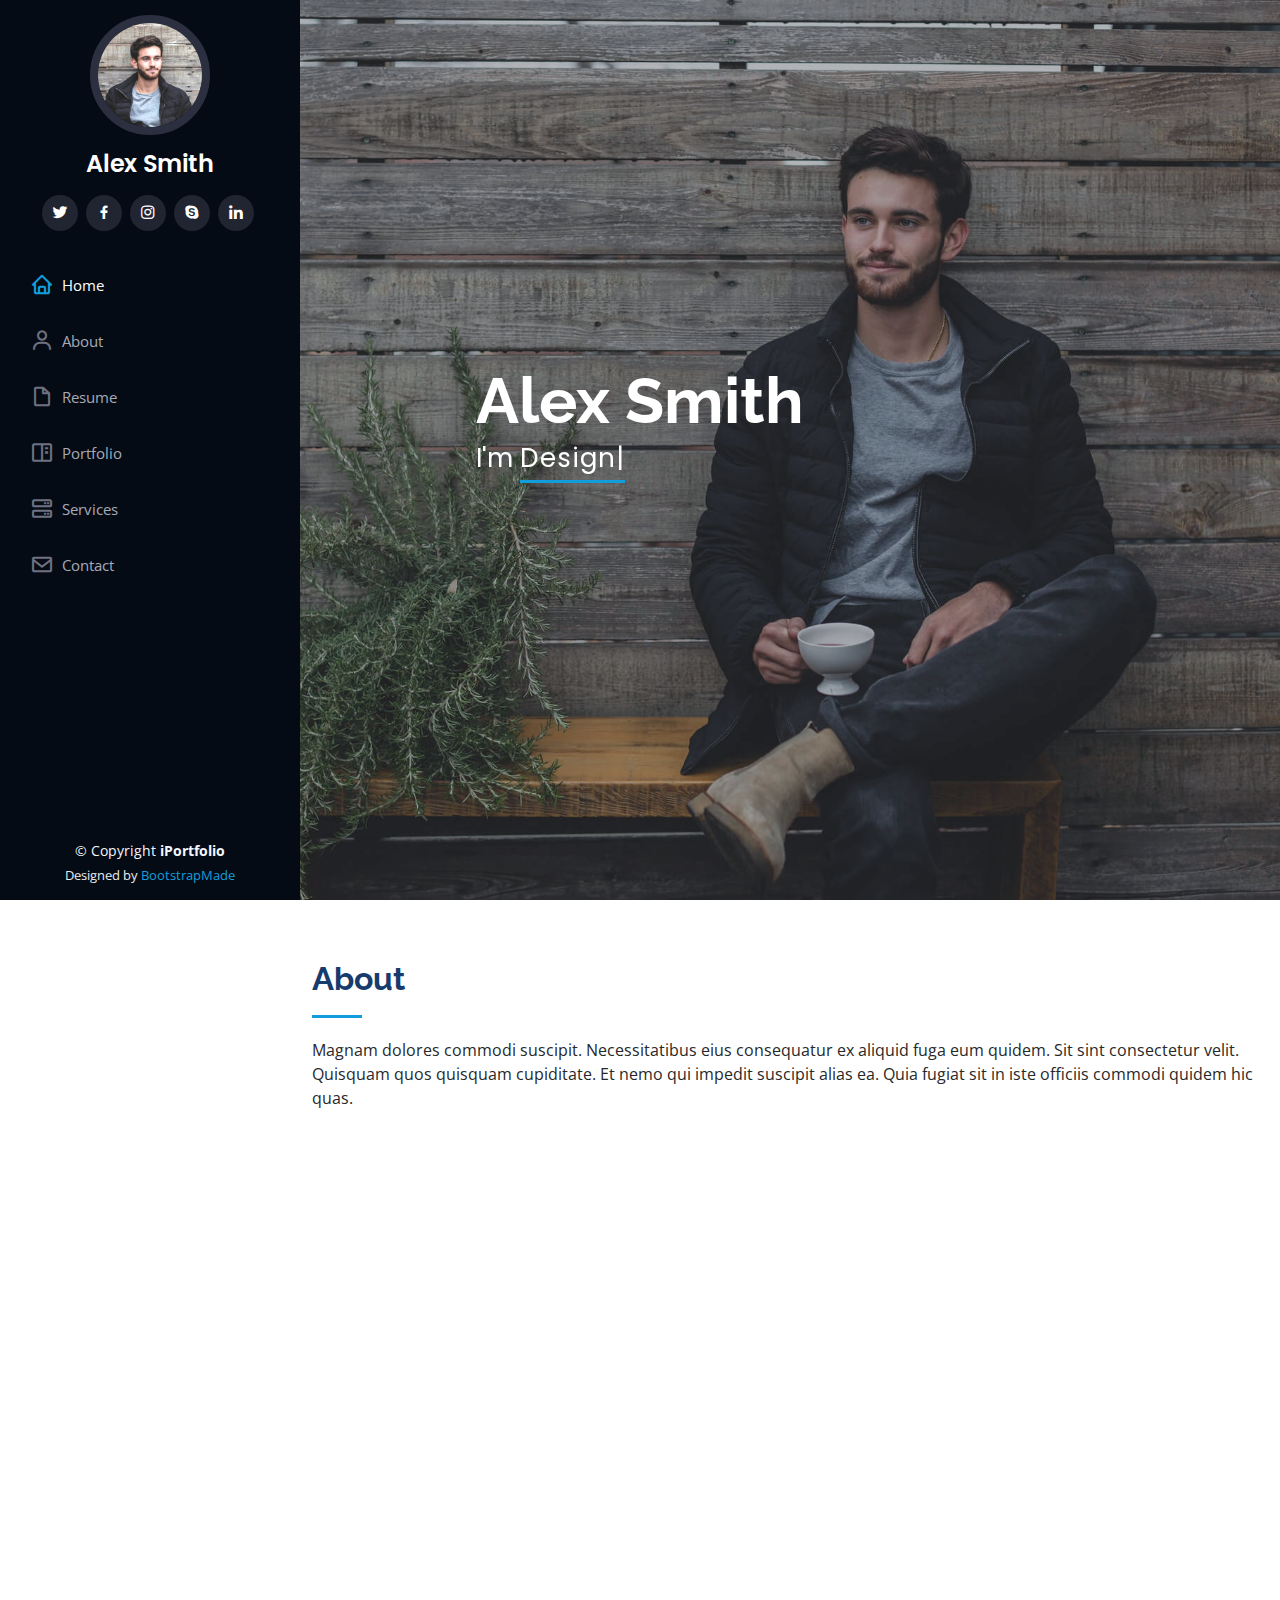
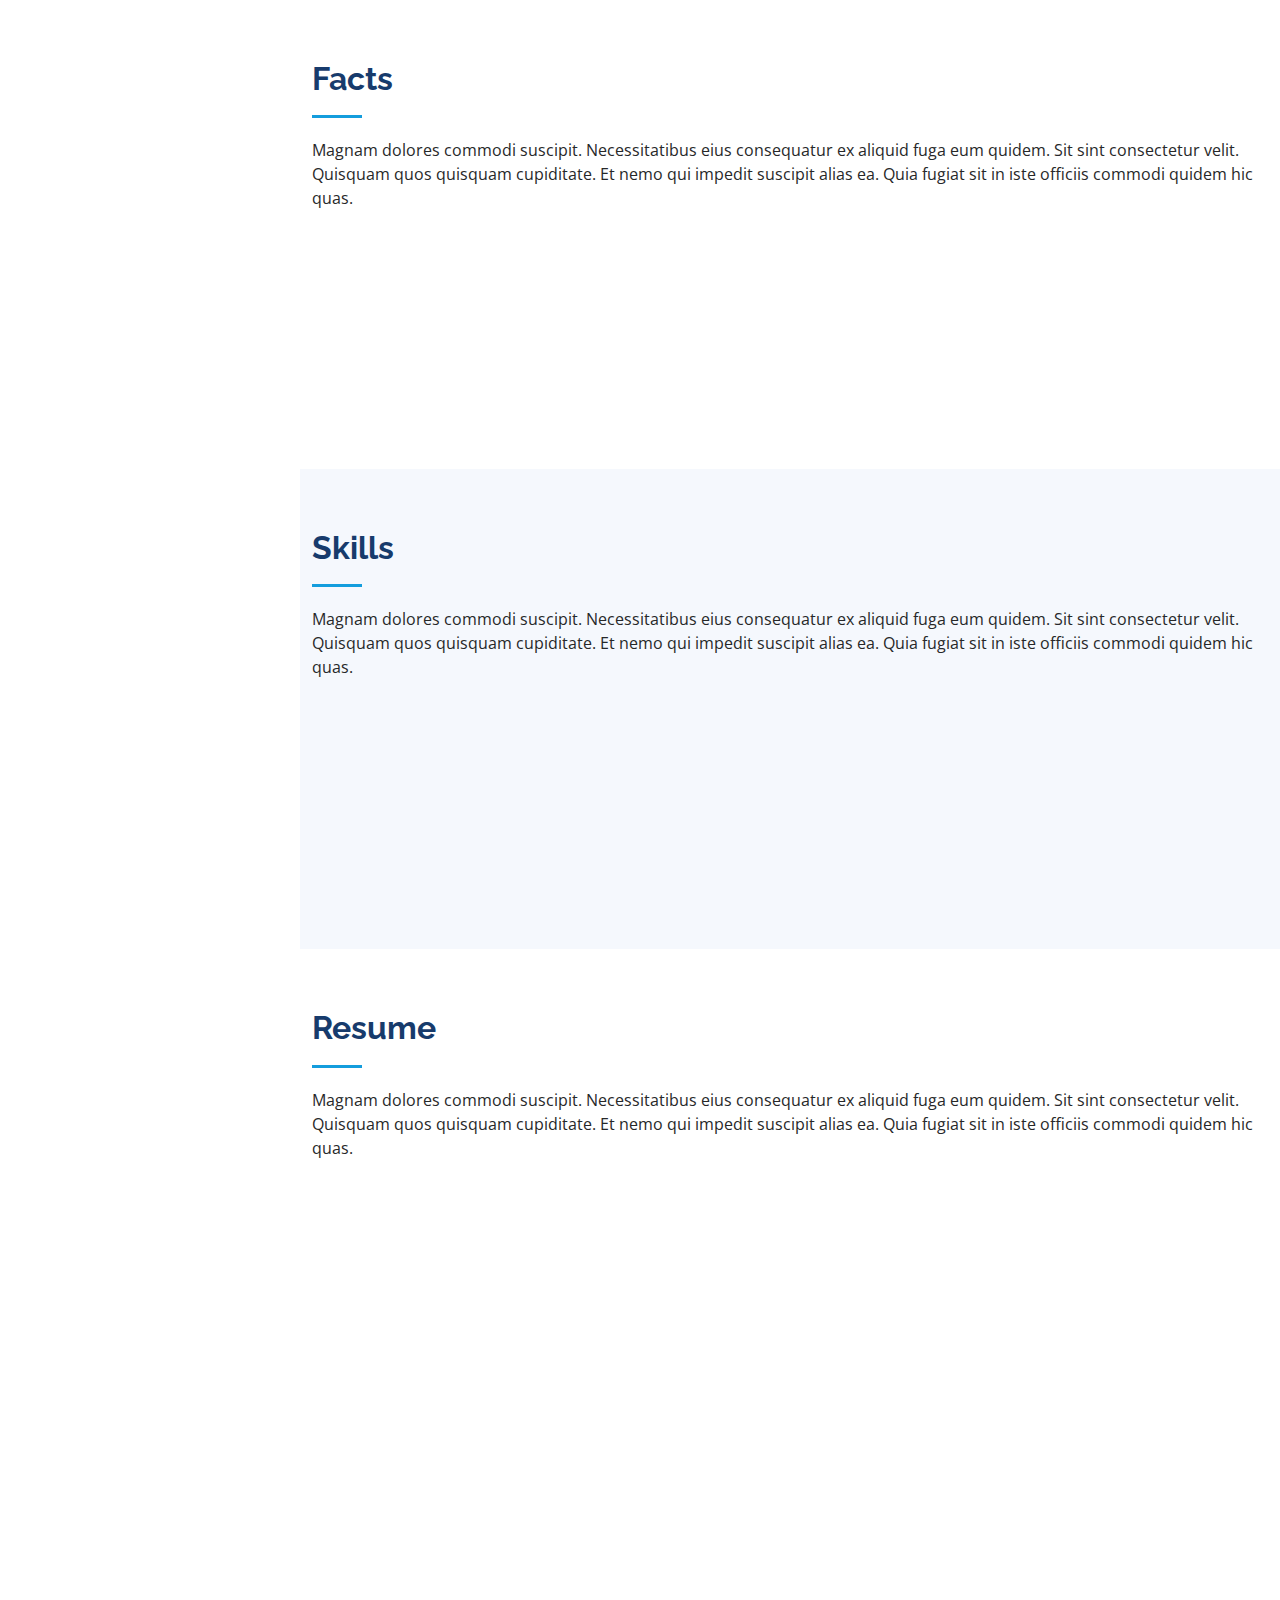
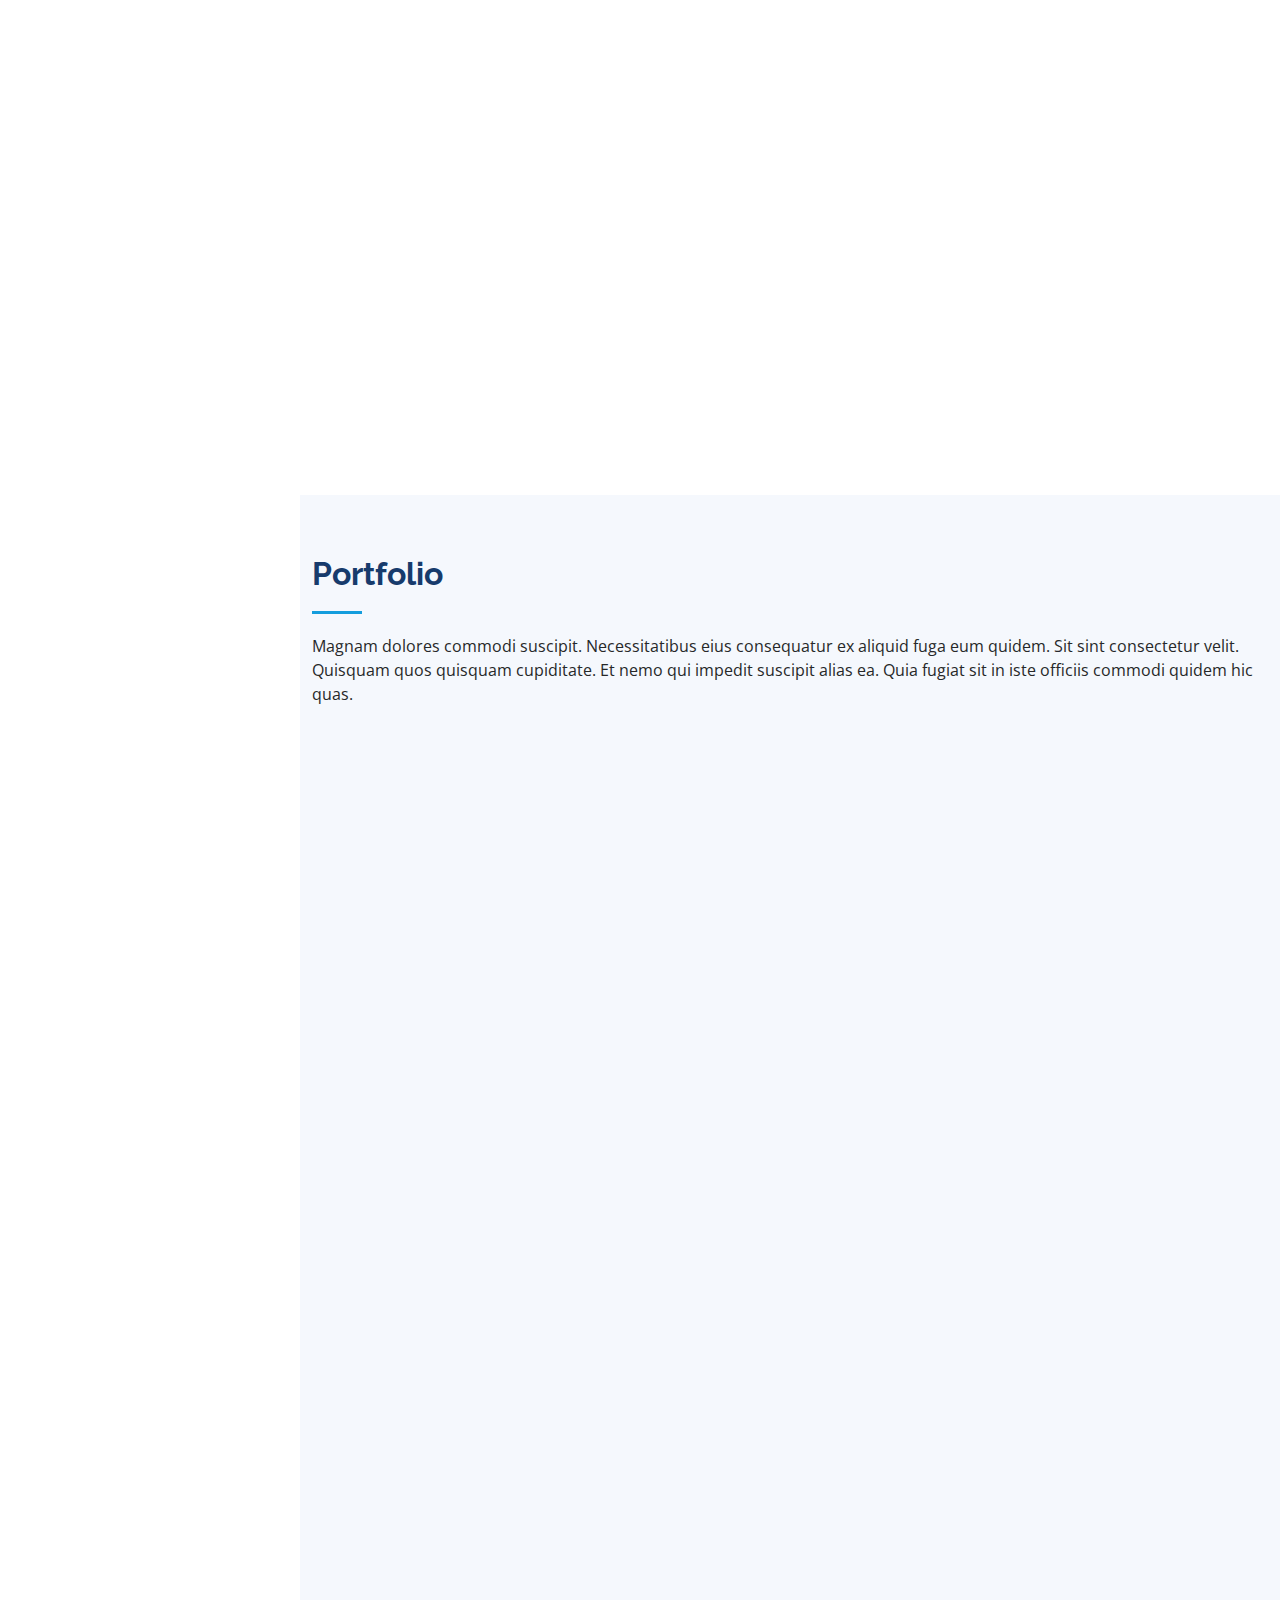
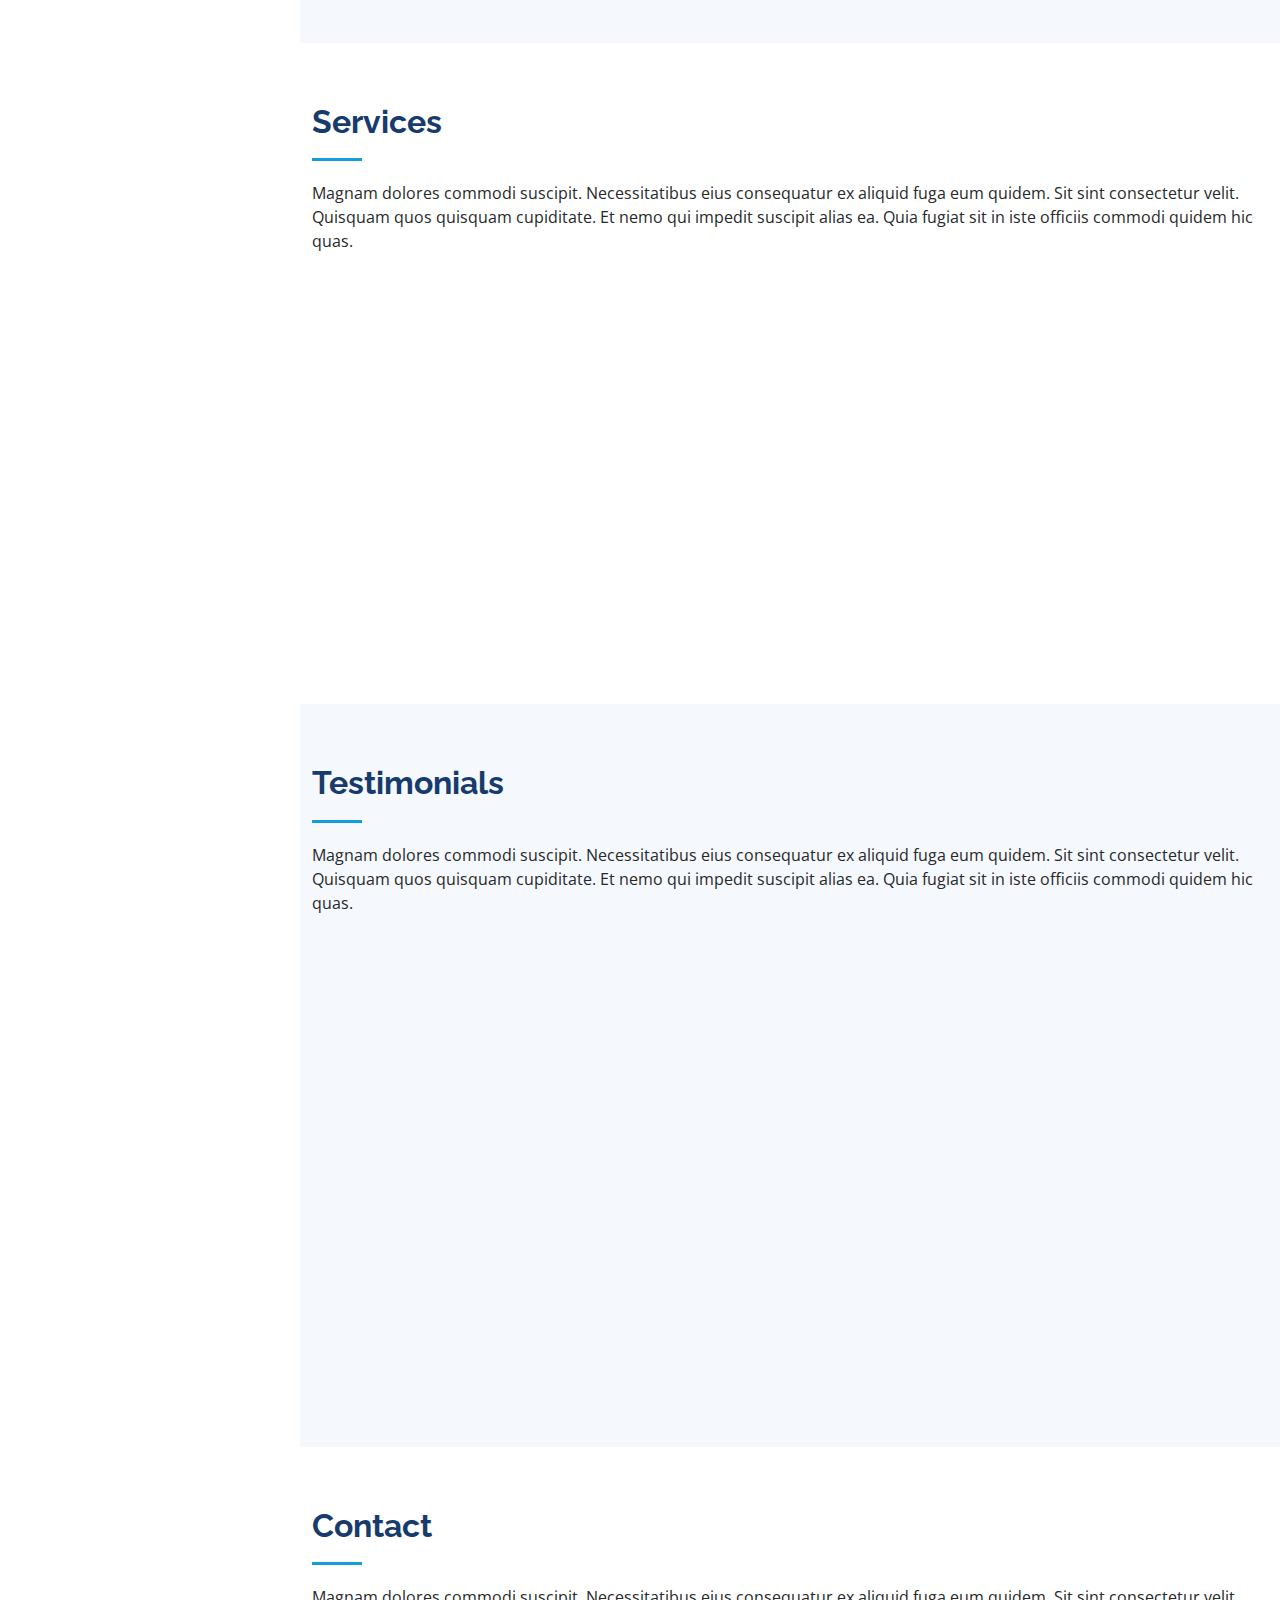
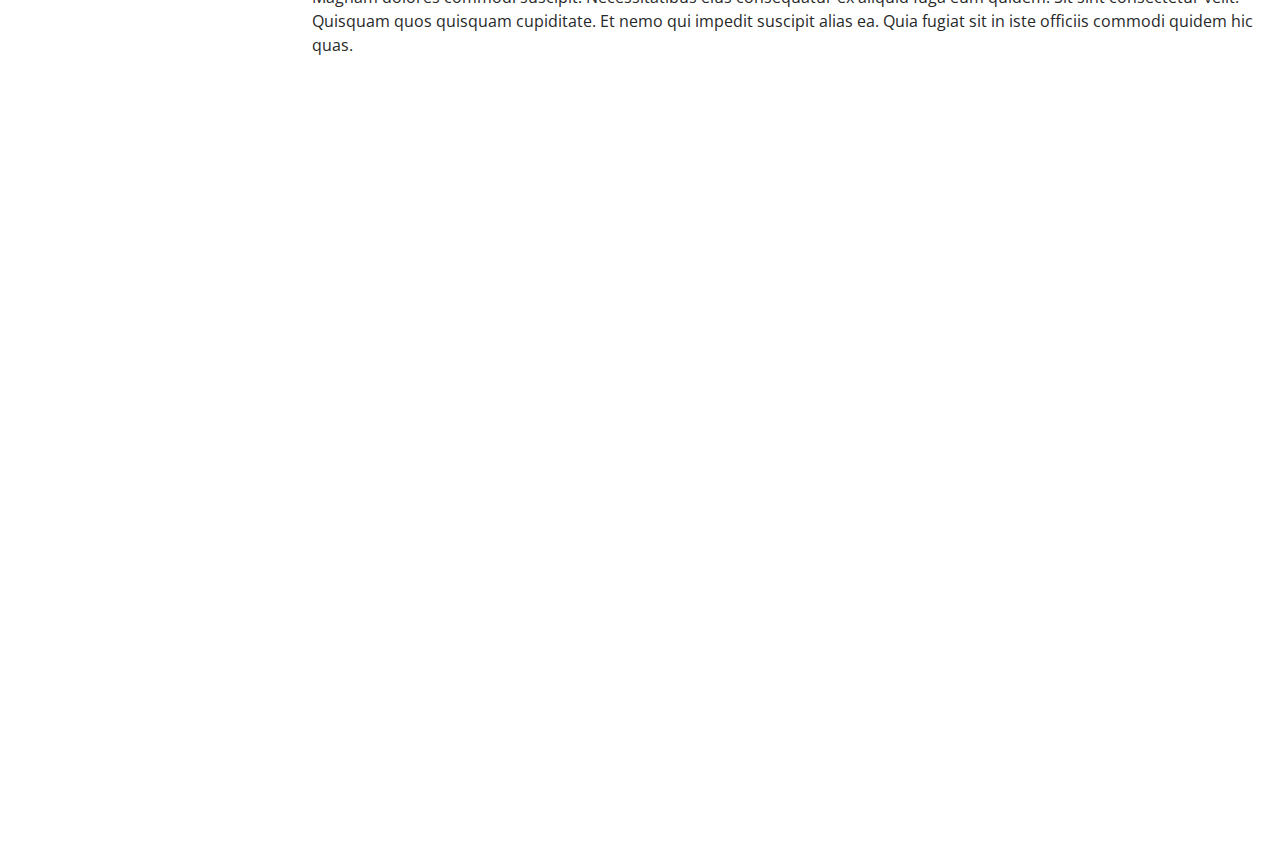
==== index.html @ c6aa6f1d "pushing bootstrap template to github for first time" ====
<!DOCTYPE html>
<html lang="en">

<head>
  <meta charset="utf-8">
  <meta content="width=device-width, initial-scale=1.0" name="viewport">

  <title>iPortfolio Bootstrap Template - Index</title>
  <meta content="" name="description">
  <meta content="" name="keywords">

  <!-- Favicons -->
  <link href="assets/img/favicon.png" rel="icon">
  <link href="assets/img/apple-touch-icon.png" rel="apple-touch-icon">

  <!-- Google Fonts -->
  <link href="https://fonts.googleapis.com/css?family=Open+Sans:300,300i,400,400i,600,600i,700,700i|Raleway:300,300i,400,400i,500,500i,600,600i,700,700i|Poppins:300,300i,400,400i,500,500i,600,600i,700,700i" rel="stylesheet">

  <!-- Vendor CSS Files -->
  <link href="assets/vendor/aos/aos.css" rel="stylesheet">
  <link href="assets/vendor/bootstrap/css/bootstrap.min.css" rel="stylesheet">
  <link href="assets/vendor/bootstrap-icons/bootstrap-icons.css" rel="stylesheet">
  <link href="assets/vendor/boxicons/css/boxicons.min.css" rel="stylesheet">
  <link href="assets/vendor/glightbox/css/glightbox.min.css" rel="stylesheet">
  <link href="assets/vendor/swiper/swiper-bundle.min.css" rel="stylesheet">

  <!-- Template Main CSS File -->
  <link href="assets/css/style.css" rel="stylesheet">

  <!-- =======================================================
  * Template Name: iPortfolio - v3.3.0
  * Template URL: https://bootstrapmade.com/iportfolio-bootstrap-portfolio-websites-template/
  * Author: BootstrapMade.com
  * License: https://bootstrapmade.com/license/
  ======================================================== -->
</head>

<body>

  <!-- ======= Mobile nav toggle button ======= -->
  <i class="bi bi-list mobile-nav-toggle d-xl-none"></i>

  <!-- ======= Header ======= -->
  <header id="header">
    <div class="d-flex flex-column">

      <div class="profile">
        <img src="assets/img/profile-img.jpg" alt="" class="img-fluid rounded-circle">
        <h1 class="text-light"><a href="index.html">Alex Smith</a></h1>
        <div class="social-links mt-3 text-center">
          <a href="#" class="twitter"><i class="bx bxl-twitter"></i></a>
          <a href="#" class="facebook"><i class="bx bxl-facebook"></i></a>
          <a href="#" class="instagram"><i class="bx bxl-instagram"></i></a>
          <a href="#" class="google-plus"><i class="bx bxl-skype"></i></a>
          <a href="#" class="linkedin"><i class="bx bxl-linkedin"></i></a>
        </div>
      </div>

      <nav id="navbar" class="nav-menu navbar">
        <ul>
          <li><a href="#hero" class="nav-link scrollto active"><i class="bx bx-home"></i> <span>Home</span></a></li>
          <li><a href="#about" class="nav-link scrollto"><i class="bx bx-user"></i> <span>About</span></a></li>
          <li><a href="#resume" class="nav-link scrollto"><i class="bx bx-file-blank"></i> <span>Resume</span></a></li>
          <li><a href="#portfolio" class="nav-link scrollto"><i class="bx bx-book-content"></i> <span>Portfolio</span></a></li>
          <li><a href="#services" class="nav-link scrollto"><i class="bx bx-server"></i> <span>Services</span></a></li>
          <li><a href="#contact" class="nav-link scrollto"><i class="bx bx-envelope"></i> <span>Contact</span></a></li>
        </ul>
      </nav><!-- .nav-menu -->
    </div>
  </header><!-- End Header -->

  <!-- ======= Hero Section ======= -->
  <section id="hero" class="d-flex flex-column justify-content-center align-items-center">
    <div class="hero-container" data-aos="fade-in">
      <h1>Alex Smith</h1>
      <p>I'm <span class="typed" data-typed-items="Designer, Developer, Freelancer, Photographer"></span></p>
    </div>
  </section><!-- End Hero -->

  <main id="main">

    <!-- ======= About Section ======= -->
    <section id="about" class="about">
      <div class="container">

        <div class="section-title">
          <h2>About</h2>
          <p>Magnam dolores commodi suscipit. Necessitatibus eius consequatur ex aliquid fuga eum quidem. Sit sint consectetur velit. Quisquam quos quisquam cupiditate. Et nemo qui impedit suscipit alias ea. Quia fugiat sit in iste officiis commodi quidem hic quas.</p>
        </div>

        <div class="row">
          <div class="col-lg-4" data-aos="fade-right">
            <img src="assets/img/profile-img.jpg" class="img-fluid" alt="">
          </div>
          <div class="col-lg-8 pt-4 pt-lg-0 content" data-aos="fade-left">
            <h3>UI/UX Designer &amp; Web Developer.</h3>
            <p class="fst-italic">
              Lorem ipsum dolor sit amet, consectetur adipiscing elit, sed do eiusmod tempor incididunt ut labore et dolore
              magna aliqua.
            </p>
            <div class="row">
              <div class="col-lg-6">
                <ul>
                  <li><i class="bi bi-chevron-right"></i> <strong>Birthday:</strong> <span>1 May 1995</span></li>
                  <li><i class="bi bi-chevron-right"></i> <strong>Website:</strong> <span>www.example.com</span></li>
                  <li><i class="bi bi-chevron-right"></i> <strong>Phone:</strong> <span>+123 456 7890</span></li>
                  <li><i class="bi bi-chevron-right"></i> <strong>City:</strong> <span>New York, USA</span></li>
                </ul>
              </div>
              <div class="col-lg-6">
                <ul>
                  <li><i class="bi bi-chevron-right"></i> <strong>Age:</strong> <span>30</span></li>
                  <li><i class="bi bi-chevron-right"></i> <strong>Degree:</strong> <span>Master</span></li>
                  <li><i class="bi bi-chevron-right"></i> <strong>PhEmailone:</strong> <span>email@example.com</span></li>
                  <li><i class="bi bi-chevron-right"></i> <strong>Freelance:</strong> <span>Available</span></li>
                </ul>
              </div>
            </div>
            <p>
              Officiis eligendi itaque labore et dolorum mollitia officiis optio vero. Quisquam sunt adipisci omnis et ut. Nulla accusantium dolor incidunt officia tempore. Et eius omnis.
              Cupiditate ut dicta maxime officiis quidem quia. Sed et consectetur qui quia repellendus itaque neque. Aliquid amet quidem ut quaerat cupiditate. Ab et eum qui repellendus omnis culpa magni laudantium dolores.
            </p>
          </div>
        </div>

      </div>
    </section><!-- End About Section -->

    <!-- ======= Facts Section ======= -->
    <section id="facts" class="facts">
      <div class="container">

        <div class="section-title">
          <h2>Facts</h2>
          <p>Magnam dolores commodi suscipit. Necessitatibus eius consequatur ex aliquid fuga eum quidem. Sit sint consectetur velit. Quisquam quos quisquam cupiditate. Et nemo qui impedit suscipit alias ea. Quia fugiat sit in iste officiis commodi quidem hic quas.</p>
        </div>

        <div class="row no-gutters">

          <div class="col-lg-3 col-md-6 d-md-flex align-items-md-stretch" data-aos="fade-up">
            <div class="count-box">
              <i class="bi bi-emoji-smile"></i>
              <span data-purecounter-start="0" data-purecounter-end="232" data-purecounter-duration="1" class="purecounter"></span>
              <p><strong>Happy Clients</strong> consequuntur quae</p>
            </div>
          </div>

          <div class="col-lg-3 col-md-6 d-md-flex align-items-md-stretch" data-aos="fade-up" data-aos-delay="100">
            <div class="count-box">
              <i class="bi bi-journal-richtext"></i>
              <span data-purecounter-start="0" data-purecounter-end="521" data-purecounter-duration="1" class="purecounter"></span>
              <p><strong>Projects</strong> adipisci atque cum quia aut</p>
            </div>
          </div>

          <div class="col-lg-3 col-md-6 d-md-flex align-items-md-stretch" data-aos="fade-up" data-aos-delay="200">
            <div class="count-box">
              <i class="bi bi-headset"></i>
              <span data-purecounter-start="0" data-purecounter-end="1453" data-purecounter-duration="1" class="purecounter"></span>
              <p><strong>Hours Of Support</strong> aut commodi quaerat</p>
            </div>
          </div>

          <div class="col-lg-3 col-md-6 d-md-flex align-items-md-stretch" data-aos="fade-up" data-aos-delay="300">
            <div class="count-box">
              <i class="bi bi-people"></i>
              <span data-purecounter-start="0" data-purecounter-end="32" data-purecounter-duration="1" class="purecounter"></span>
              <p><strong>Hard Workers</strong> rerum asperiores dolor</p>
            </div>
          </div>

        </div>

      </div>
    </section><!-- End Facts Section -->

    <!-- ======= Skills Section ======= -->
    <section id="skills" class="skills section-bg">
      <div class="container">

        <div class="section-title">
          <h2>Skills</h2>
          <p>Magnam dolores commodi suscipit. Necessitatibus eius consequatur ex aliquid fuga eum quidem. Sit sint consectetur velit. Quisquam quos quisquam cupiditate. Et nemo qui impedit suscipit alias ea. Quia fugiat sit in iste officiis commodi quidem hic quas.</p>
        </div>

        <div class="row skills-content">

          <div class="col-lg-6" data-aos="fade-up">

            <div class="progress">
              <span class="skill">HTML <i class="val">100%</i></span>
              <div class="progress-bar-wrap">
                <div class="progress-bar" role="progressbar" aria-valuenow="100" aria-valuemin="0" aria-valuemax="100"></div>
              </div>
            </div>

            <div class="progress">
              <span class="skill">CSS <i class="val">90%</i></span>
              <div class="progress-bar-wrap">
                <div class="progress-bar" role="progressbar" aria-valuenow="90" aria-valuemin="0" aria-valuemax="100"></div>
              </div>
            </div>

            <div class="progress">
              <span class="skill">JavaScript <i class="val">75%</i></span>
              <div class="progress-bar-wrap">
                <div class="progress-bar" role="progressbar" aria-valuenow="75" aria-valuemin="0" aria-valuemax="100"></div>
              </div>
            </div>

          </div>

          <div class="col-lg-6" data-aos="fade-up" data-aos-delay="100">

            <div class="progress">
              <span class="skill">PHP <i class="val">80%</i></span>
              <div class="progress-bar-wrap">
                <div class="progress-bar" role="progressbar" aria-valuenow="80" aria-valuemin="0" aria-valuemax="100"></div>
              </div>
            </div>

            <div class="progress">
              <span class="skill">WordPress/CMS <i class="val">90%</i></span>
              <div class="progress-bar-wrap">
                <div class="progress-bar" role="progressbar" aria-valuenow="90" aria-valuemin="0" aria-valuemax="100"></div>
              </div>
            </div>

            <div class="progress">
              <span class="skill">Photoshop <i class="val">55%</i></span>
              <div class="progress-bar-wrap">
                <div class="progress-bar" role="progressbar" aria-valuenow="55" aria-valuemin="0" aria-valuemax="100"></div>
              </div>
            </div>

          </div>

        </div>

      </div>
    </section><!-- End Skills Section -->

    <!-- ======= Resume Section ======= -->
    <section id="resume" class="resume">
      <div class="container">

        <div class="section-title">
          <h2>Resume</h2>
          <p>Magnam dolores commodi suscipit. Necessitatibus eius consequatur ex aliquid fuga eum quidem. Sit sint consectetur velit. Quisquam quos quisquam cupiditate. Et nemo qui impedit suscipit alias ea. Quia fugiat sit in iste officiis commodi quidem hic quas.</p>
        </div>

        <div class="row">
          <div class="col-lg-6" data-aos="fade-up">
            <h3 class="resume-title">Sumary</h3>
            <div class="resume-item pb-0">
              <h4>Alex Smith</h4>
              <p><em>Innovative and deadline-driven Graphic Designer with 3+ years of experience designing and developing user-centered digital/print marketing material from initial concept to final, polished deliverable.</em></p>
              <ul>
                <li>Portland par 127,Orlando, FL</li>
                <li>(123) 456-7891</li>
                <li>alice.barkley@example.com</li>
              </ul>
            </div>

            <h3 class="resume-title">Education</h3>
            <div class="resume-item">
              <h4>Master of Fine Arts &amp; Graphic Design</h4>
              <h5>2015 - 2016</h5>
              <p><em>Rochester Institute of Technology, Rochester, NY</em></p>
              <p>Qui deserunt veniam. Et sed aliquam labore tempore sed quisquam iusto autem sit. Ea vero voluptatum qui ut dignissimos deleniti nerada porti sand markend</p>
            </div>
            <div class="resume-item">
              <h4>Bachelor of Fine Arts &amp; Graphic Design</h4>
              <h5>2010 - 2014</h5>
              <p><em>Rochester Institute of Technology, Rochester, NY</em></p>
              <p>Quia nobis sequi est occaecati aut. Repudiandae et iusto quae reiciendis et quis Eius vel ratione eius unde vitae rerum voluptates asperiores voluptatem Earum molestiae consequatur neque etlon sader mart dila</p>
            </div>
          </div>
          <div class="col-lg-6" data-aos="fade-up" data-aos-delay="100">
            <h3 class="resume-title">Professional Experience</h3>
            <div class="resume-item">
              <h4>Senior graphic design specialist</h4>
              <h5>2019 - Present</h5>
              <p><em>Experion, New York, NY </em></p>
              <ul>
                <li>Lead in the design, development, and implementation of the graphic, layout, and production communication materials</li>
                <li>Delegate tasks to the 7 members of the design team and provide counsel on all aspects of the project. </li>
                <li>Supervise the assessment of all graphic materials in order to ensure quality and accuracy of the design</li>
                <li>Oversee the efficient use of production project budgets ranging from $2,000 - $25,000</li>
              </ul>
            </div>
            <div class="resume-item">
              <h4>Graphic design specialist</h4>
              <h5>2017 - 2018</h5>
              <p><em>Stepping Stone Advertising, New York, NY</em></p>
              <ul>
                <li>Developed numerous marketing programs (logos, brochures,infographics, presentations, and advertisements).</li>
                <li>Managed up to 5 projects or tasks at a given time while under pressure</li>
                <li>Recommended and consulted with clients on the most appropriate graphic design</li>
                <li>Created 4+ design presentations and proposals a month for clients and account managers</li>
              </ul>
            </div>
          </div>
        </div>

      </div>
    </section><!-- End Resume Section -->

    <!-- ======= Portfolio Section ======= -->
    <section id="portfolio" class="portfolio section-bg">
      <div class="container">

        <div class="section-title">
          <h2>Portfolio</h2>
          <p>Magnam dolores commodi suscipit. Necessitatibus eius consequatur ex aliquid fuga eum quidem. Sit sint consectetur velit. Quisquam quos quisquam cupiditate. Et nemo qui impedit suscipit alias ea. Quia fugiat sit in iste officiis commodi quidem hic quas.</p>
        </div>

        <div class="row" data-aos="fade-up">
          <div class="col-lg-12 d-flex justify-content-center">
            <ul id="portfolio-flters">
              <li data-filter="*" class="filter-active">All</li>
              <li data-filter=".filter-app">App</li>
              <li data-filter=".filter-card">Card</li>
              <li data-filter=".filter-web">Web</li>
            </ul>
          </div>
        </div>

        <div class="row portfolio-container" data-aos="fade-up" data-aos-delay="100">

          <div class="col-lg-4 col-md-6 portfolio-item filter-app">
            <div class="portfolio-wrap">
              <img src="assets/img/portfolio/portfolio-1.jpg" class="img-fluid" alt="">
              <div class="portfolio-links">
                <a href="assets/img/portfolio/portfolio-1.jpg" data-gallery="portfolioGallery" class="portfolio-lightbox" title="App 1"><i class="bx bx-plus"></i></a>
                <a href="portfolio-details.html" title="More Details"><i class="bx bx-link"></i></a>
              </div>
            </div>
          </div>

          <div class="col-lg-4 col-md-6 portfolio-item filter-web">
            <div class="portfolio-wrap">
              <img src="assets/img/portfolio/portfolio-2.jpg" class="img-fluid" alt="">
              <div class="portfolio-links">
                <a href="assets/img/portfolio/portfolio-2.jpg" data-gallery="portfolioGallery" class="portfolio-lightbox" title="Web 3"><i class="bx bx-plus"></i></a>
                <a href="portfolio-details.html" title="More Details"><i class="bx bx-link"></i></a>
              </div>
            </div>
          </div>

          <div class="col-lg-4 col-md-6 portfolio-item filter-app">
            <div class="portfolio-wrap">
              <img src="assets/img/portfolio/portfolio-3.jpg" class="img-fluid" alt="">
              <div class="portfolio-links">
                <a href="assets/img/portfolio/portfolio-3.jpg" data-gallery="portfolioGallery" class="portfolio-lightbox" title="App 2"><i class="bx bx-plus"></i></a>
                <a href="portfolio-details.html" title="More Details"><i class="bx bx-link"></i></a>
              </div>
            </div>
          </div>

          <div class="col-lg-4 col-md-6 portfolio-item filter-card">
            <div class="portfolio-wrap">
              <img src="assets/img/portfolio/portfolio-4.jpg" class="img-fluid" alt="">
              <div class="portfolio-links">
                <a href="assets/img/portfolio/portfolio-4.jpg" data-gallery="portfolioGallery" class="portfolio-lightbox" title="Card 2"><i class="bx bx-plus"></i></a>
                <a href="portfolio-details.html" title="More Details"><i class="bx bx-link"></i></a>
              </div>
            </div>
          </div>

          <div class="col-lg-4 col-md-6 portfolio-item filter-web">
            <div class="portfolio-wrap">
              <img src="assets/img/portfolio/portfolio-5.jpg" class="img-fluid" alt="">
              <div class="portfolio-links">
                <a href="assets/img/portfolio/portfolio-5.jpg" data-gallery="portfolioGallery" class="portfolio-lightbox" title="Web 2"><i class="bx bx-plus"></i></a>
                <a href="portfolio-details.html" title="More Details"><i class="bx bx-link"></i></a>
              </div>
            </div>
          </div>

          <div class="col-lg-4 col-md-6 portfolio-item filter-app">
            <div class="portfolio-wrap">
              <img src="assets/img/portfolio/portfolio-6.jpg" class="img-fluid" alt="">
              <div class="portfolio-links">
                <a href="assets/img/portfolio/portfolio-6.jpg" data-gallery="portfolioGallery" class="portfolio-lightbox" title="App 3"><i class="bx bx-plus"></i></a>
                <a href="portfolio-details.html" title="More Details"><i class="bx bx-link"></i></a>
              </div>
            </div>
          </div>

          <div class="col-lg-4 col-md-6 portfolio-item filter-card">
            <div class="portfolio-wrap">
              <img src="assets/img/portfolio/portfolio-7.jpg" class="img-fluid" alt="">
              <div class="portfolio-links">
                <a href="assets/img/portfolio/portfolio-7.jpg" data-gallery="portfolioGallery" class="portfolio-lightbox" title="Card 1"><i class="bx bx-plus"></i></a>
                <a href="portfolio-details.html" title="More Details"><i class="bx bx-link"></i></a>
              </div>
            </div>
          </div>

          <div class="col-lg-4 col-md-6 portfolio-item filter-card">
            <div class="portfolio-wrap">
              <img src="assets/img/portfolio/portfolio-8.jpg" class="img-fluid" alt="">
              <div class="portfolio-links">
                <a href="assets/img/portfolio/portfolio-8.jpg" data-gallery="portfolioGallery" class="portfolio-lightbox" title="Card 3"><i class="bx bx-plus"></i></a>
                <a href="portfolio-details.html" title="More Details"><i class="bx bx-link"></i></a>
              </div>
            </div>
          </div>

          <div class="col-lg-4 col-md-6 portfolio-item filter-web">
            <div class="portfolio-wrap">
              <img src="assets/img/portfolio/portfolio-9.jpg" class="img-fluid" alt="">
              <div class="portfolio-links">
                <a href="assets/img/portfolio/portfolio-9.jpg" data-gallery="portfolioGallery" class="portfolio-lightbox" title="Web 3"><i class="bx bx-plus"></i></a>
                <a href="portfolio-details.html" title="More Details"><i class="bx bx-link"></i></a>
              </div>
            </div>
          </div>

        </div>

      </div>
    </section><!-- End Portfolio Section -->

    <!-- ======= Services Section ======= -->
    <section id="services" class="services">
      <div class="container">

        <div class="section-title">
          <h2>Services</h2>
          <p>Magnam dolores commodi suscipit. Necessitatibus eius consequatur ex aliquid fuga eum quidem. Sit sint consectetur velit. Quisquam quos quisquam cupiditate. Et nemo qui impedit suscipit alias ea. Quia fugiat sit in iste officiis commodi quidem hic quas.</p>
        </div>

        <div class="row">
          <div class="col-lg-4 col-md-6 icon-box" data-aos="fade-up">
            <div class="icon"><i class="bi bi-briefcase"></i></div>
            <h4 class="title"><a href="">Lorem Ipsum</a></h4>
            <p class="description">Voluptatum deleniti atque corrupti quos dolores et quas molestias excepturi sint occaecati cupiditate non provident</p>
          </div>
          <div class="col-lg-4 col-md-6 icon-box" data-aos="fade-up" data-aos-delay="100">
            <div class="icon"><i class="bi bi-card-checklist"></i></div>
            <h4 class="title"><a href="">Dolor Sitema</a></h4>
            <p class="description">Minim veniam, quis nostrud exercitation ullamco laboris nisi ut aliquip ex ea commodo consequat tarad limino ata</p>
          </div>
          <div class="col-lg-4 col-md-6 icon-box" data-aos="fade-up" data-aos-delay="200">
            <div class="icon"><i class="bi bi-bar-chart"></i></div>
            <h4 class="title"><a href="">Sed ut perspiciatis</a></h4>
            <p class="description">Duis aute irure dolor in reprehenderit in voluptate velit esse cillum dolore eu fugiat nulla pariatur</p>
          </div>
          <div class="col-lg-4 col-md-6 icon-box" data-aos="fade-up" data-aos-delay="300">
            <div class="icon"><i class="bi bi-binoculars"></i></div>
            <h4 class="title"><a href="">Magni Dolores</a></h4>
            <p class="description">Excepteur sint occaecat cupidatat non proident, sunt in culpa qui officia deserunt mollit anim id est laborum</p>
          </div>
          <div class="col-lg-4 col-md-6 icon-box" data-aos="fade-up" data-aos-delay="400">
            <div class="icon"><i class="bi bi-brightness-high"></i></div>
            <h4 class="title"><a href="">Nemo Enim</a></h4>
            <p class="description">At vero eos et accusamus et iusto odio dignissimos ducimus qui blanditiis praesentium voluptatum deleniti atque</p>
          </div>
          <div class="col-lg-4 col-md-6 icon-box" data-aos="fade-up" data-aos-delay="500">
            <div class="icon"><i class="bi bi-calendar4-week"></i></div>
            <h4 class="title"><a href="">Eiusmod Tempor</a></h4>
            <p class="description">Et harum quidem rerum facilis est et expedita distinctio. Nam libero tempore, cum soluta nobis est eligendi</p>
          </div>
        </div>

      </div>
    </section><!-- End Services Section -->

    <!-- ======= Testimonials Section ======= -->
    <section id="testimonials" class="testimonials section-bg">
      <div class="container">

        <div class="section-title">
          <h2>Testimonials</h2>
          <p>Magnam dolores commodi suscipit. Necessitatibus eius consequatur ex aliquid fuga eum quidem. Sit sint consectetur velit. Quisquam quos quisquam cupiditate. Et nemo qui impedit suscipit alias ea. Quia fugiat sit in iste officiis commodi quidem hic quas.</p>
        </div>

        <div class="testimonials-slider swiper-container" data-aos="fade-up" data-aos-delay="100">
          <div class="swiper-wrapper">

            <div class="swiper-slide">
              <div class="testimonial-item" data-aos="fade-up">
                <p>
                  <i class="bx bxs-quote-alt-left quote-icon-left"></i>
                  Proin iaculis purus consequat sem cure digni ssim donec porttitora entum suscipit rhoncus. Accusantium quam, ultricies eget id, aliquam eget nibh et. Maecen aliquam, risus at semper.
                  <i class="bx bxs-quote-alt-right quote-icon-right"></i>
                </p>
                <img src="assets/img/testimonials/testimonials-1.jpg" class="testimonial-img" alt="">
                <h3>Saul Goodman</h3>
                <h4>Ceo &amp; Founder</h4>
              </div>
            </div><!-- End testimonial item -->

            <div class="swiper-slide">
              <div class="testimonial-item" data-aos="fade-up" data-aos-delay="100">
                <p>
                  <i class="bx bxs-quote-alt-left quote-icon-left"></i>
                  Export tempor illum tamen malis malis eram quae irure esse labore quem cillum quid cillum eram malis quorum velit fore eram velit sunt aliqua noster fugiat irure amet legam anim culpa.
                  <i class="bx bxs-quote-alt-right quote-icon-right"></i>
                </p>
                <img src="assets/img/testimonials/testimonials-2.jpg" class="testimonial-img" alt="">
                <h3>Sara Wilsson</h3>
                <h4>Designer</h4>
              </div>
            </div><!-- End testimonial item -->

            <div class="swiper-slide">
              <div class="testimonial-item" data-aos="fade-up" data-aos-delay="200">
                <p>
                  <i class="bx bxs-quote-alt-left quote-icon-left"></i>
                  Enim nisi quem export duis labore cillum quae magna enim sint quorum nulla quem veniam duis minim tempor labore quem eram duis noster aute amet eram fore quis sint minim.
                  <i class="bx bxs-quote-alt-right quote-icon-right"></i>
                </p>
                <img src="assets/img/testimonials/testimonials-3.jpg" class="testimonial-img" alt="">
                <h3>Jena Karlis</h3>
                <h4>Store Owner</h4>
              </div>
            </div><!-- End testimonial item -->

            <div class="swiper-slide">
              <div class="testimonial-item" data-aos="fade-up" data-aos-delay="300">
                <p>
                  <i class="bx bxs-quote-alt-left quote-icon-left"></i>
                  Fugiat enim eram quae cillum dolore dolor amet nulla culpa multos export minim fugiat minim velit minim dolor enim duis veniam ipsum anim magna sunt elit fore quem dolore labore illum veniam.
                  <i class="bx bxs-quote-alt-right quote-icon-right"></i>
                </p>
                <img src="assets/img/testimonials/testimonials-4.jpg" class="testimonial-img" alt="">
                <h3>Matt Brandon</h3>
                <h4>Freelancer</h4>
              </div>
            </div><!-- End testimonial item -->

            <div class="swiper-slide">
              <div class="testimonial-item" data-aos="fade-up" data-aos-delay="400">
                <p>
                  <i class="bx bxs-quote-alt-left quote-icon-left"></i>
                  Quis quorum aliqua sint quem legam fore sunt eram irure aliqua veniam tempor noster veniam enim culpa labore duis sunt culpa nulla illum cillum fugiat legam esse veniam culpa fore nisi cillum quid.
                  <i class="bx bxs-quote-alt-right quote-icon-right"></i>
                </p>
                <img src="assets/img/testimonials/testimonials-5.jpg" class="testimonial-img" alt="">
                <h3>John Larson</h3>
                <h4>Entrepreneur</h4>
              </div>
            </div><!-- End testimonial item -->

          </div>
          <div class="swiper-pagination"></div>
        </div>

      </div>
    </section><!-- End Testimonials Section -->

    <!-- ======= Contact Section ======= -->
    <section id="contact" class="contact">
      <div class="container">

        <div class="section-title">
          <h2>Contact</h2>
          <p>Magnam dolores commodi suscipit. Necessitatibus eius consequatur ex aliquid fuga eum quidem. Sit sint consectetur velit. Quisquam quos quisquam cupiditate. Et nemo qui impedit suscipit alias ea. Quia fugiat sit in iste officiis commodi quidem hic quas.</p>
        </div>

        <div class="row" data-aos="fade-in">

          <div class="col-lg-5 d-flex align-items-stretch">
            <div class="info">
              <div class="address">
                <i class="bi bi-geo-alt"></i>
                <h4>Location:</h4>
                <p>A108 Adam Street, New York, NY 535022</p>
              </div>

              <div class="email">
                <i class="bi bi-envelope"></i>
                <h4>Email:</h4>
                <p>info@example.com</p>
              </div>

              <div class="phone">
                <i class="bi bi-phone"></i>
                <h4>Call:</h4>
                <p>+1 5589 55488 55s</p>
              </div>

              <iframe src="https://www.google.com/maps/embed?pb=!1m14!1m8!1m3!1d12097.433213460943!2d-74.0062269!3d40.7101282!3m2!1i1024!2i768!4f13.1!3m3!1m2!1s0x0%3A0xb89d1fe6bc499443!2sDowntown+Conference+Center!5e0!3m2!1smk!2sbg!4v1539943755621" frameborder="0" style="border:0; width: 100%; height: 290px;" allowfullscreen></iframe>
            </div>

          </div>

          <div class="col-lg-7 mt-5 mt-lg-0 d-flex align-items-stretch">
            <form action="forms/contact.php" method="post" role="form" class="php-email-form">
              <div class="row">
                <div class="form-group col-md-6">
                  <label for="name">Your Name</label>
                  <input type="text" name="name" class="form-control" id="name" required>
                </div>
                <div class="form-group col-md-6">
                  <label for="name">Your Email</label>
                  <input type="email" class="form-control" name="email" id="email" required>
                </div>
              </div>
              <div class="form-group">
                <label for="name">Subject</label>
                <input type="text" class="form-control" name="subject" id="subject" required>
              </div>
              <div class="form-group">
                <label for="name">Message</label>
                <textarea class="form-control" name="message" rows="10" required></textarea>
              </div>
              <div class="my-3">
                <div class="loading">Loading</div>
                <div class="error-message"></div>
                <div class="sent-message">Your message has been sent. Thank you!</div>
              </div>
              <div class="text-center"><button type="submit">Send Message</button></div>
            </form>
          </div>

        </div>

      </div>
    </section><!-- End Contact Section -->

  </main><!-- End #main -->

  <!-- ======= Footer ======= -->
  <footer id="footer">
    <div class="container">
      <div class="copyright">
        &copy; Copyright <strong><span>iPortfolio</span></strong>
      </div>
      <div class="credits">
        <!-- All the links in the footer should remain intact. -->
        <!-- You can delete the links only if you purchased the pro version. -->
        <!-- Licensing information: https://bootstrapmade.com/license/ -->
        <!-- Purchase the pro version with working PHP/AJAX contact form: https://bootstrapmade.com/iportfolio-bootstrap-portfolio-websites-template/ -->
        Designed by <a href="https://bootstrapmade.com/">BootstrapMade</a>
      </div>
    </div>
  </footer><!-- End  Footer -->

  <a href="#" class="back-to-top d-flex align-items-center justify-content-center"><i class="bi bi-arrow-up-short"></i></a>

  <!-- Vendor JS Files -->
  <script src="assets/vendor/aos/aos.js"></script>
  <script src="assets/vendor/bootstrap/js/bootstrap.bundle.min.js"></script>
  <script src="assets/vendor/glightbox/js/glightbox.min.js"></script>
  <script src="assets/vendor/isotope-layout/isotope.pkgd.min.js"></script>
  <script src="assets/vendor/php-email-form/validate.js"></script>
  <script src="assets/vendor/purecounter/purecounter.js"></script>
  <script src="assets/vendor/swiper/swiper-bundle.min.js"></script>
  <script src="assets/vendor/typed.js/typed.min.js"></script>
  <script src="assets/vendor/waypoints/noframework.waypoints.js"></script>

  <!-- Template Main JS File -->
  <script src="assets/js/main.js"></script>

</body>

</html>
---- assets/css/style.css ----
/**
* Template Name: iPortfolio - v3.3.0
* Template URL: https://bootstrapmade.com/iportfolio-bootstrap-portfolio-websites-template/
* Author: BootstrapMade.com
* License: https://bootstrapmade.com/license/
*/

/*--------------------------------------------------------------
# General
--------------------------------------------------------------*/
body {
  font-family: "Open Sans", sans-serif;
  color: #272829;
}

a {
  color: #149ddd;
  text-decoration: none;
}

a:hover {
  color: #37b3ed;
  text-decoration: none;
}

h1, h2, h3, h4, h5, h6 {
  font-family: "Raleway", sans-serif;
}

/*--------------------------------------------------------------
# Back to top button
--------------------------------------------------------------*/
.back-to-top {
  position: fixed;
  visibility: hidden;
  opacity: 0;
  right: 15px;
  bottom: 15px;
  z-index: 996;
  background: #149ddd;
  width: 40px;
  height: 40px;
  border-radius: 50px;
  transition: all 0.4s;
}

.back-to-top i {
  font-size: 28px;
  color: #fff;
  line-height: 0;
}

.back-to-top:hover {
  background: #2eafec;
  color: #fff;
}

.back-to-top.active {
  visibility: visible;
  opacity: 1;
}

/*--------------------------------------------------------------
# Header
--------------------------------------------------------------*/
#header {
  position: fixed;
  top: 0;
  left: 0;
  bottom: 0;
  width: 300px;
  transition: all ease-in-out 0.5s;
  z-index: 9997;
  transition: all 0.5s;
  padding: 0 15px;
  background: #040b14;
  overflow-y: auto;
}

#header .profile img {
  margin: 15px auto;
  display: block;
  width: 120px;
  border: 8px solid #2c2f3f;
}

#header .profile h1 {
  font-size: 24px;
  margin: 0;
  padding: 0;
  font-weight: 600;
  -moz-text-align-last: center;
  text-align-last: center;
  font-family: "Poppins", sans-serif;
}

#header .profile h1 a, #header .profile h1 a:hover {
  color: #fff;
  text-decoration: none;
}

#header .profile .social-links a {
  font-size: 18px;
  display: inline-block;
  background: #212431;
  color: #fff;
  line-height: 1;
  padding: 8px 0;
  margin-right: 4px;
  border-radius: 50%;
  text-align: center;
  width: 36px;
  height: 36px;
  transition: 0.3s;
}

#header .profile .social-links a:hover {
  background: #149ddd;
  color: #fff;
  text-decoration: none;
}

#main {
  margin-left: 300px;
}

@media (max-width: 1199px) {
  #header {
    left: -300px;
  }
  #main {
    margin-left: 0;
  }
}

/*--------------------------------------------------------------
# Navigation Menu
--------------------------------------------------------------*/
/* Desktop Navigation */
.nav-menu {
  padding: 30px 0 0 0;
}

.nav-menu * {
  margin: 0;
  padding: 0;
  list-style: none;
}

.nav-menu > ul > li {
  position: relative;
  white-space: nowrap;
}

.nav-menu a, .nav-menu a:focus {
  display: flex;
  align-items: center;
  color: #a8a9b4;
  padding: 12px 15px;
  margin-bottom: 8px;
  transition: 0.3s;
  font-size: 15px;
}

.nav-menu a i, .nav-menu a:focus i {
  font-size: 24px;
  padding-right: 8px;
  color: #6f7180;
}

.nav-menu a:hover, .nav-menu .active, .nav-menu .active:focus, .nav-menu li:hover > a {
  text-decoration: none;
  color: #fff;
}

.nav-menu a:hover i, .nav-menu .active i, .nav-menu .active:focus i, .nav-menu li:hover > a i {
  color: #149ddd;
}

/* Mobile Navigation */
.mobile-nav-toggle {
  position: fixed;
  right: 15px;
  top: 15px;
  z-index: 9998;
  border: 0;
  font-size: 24px;
  transition: all 0.4s;
  outline: none !important;
  background-color: #149ddd;
  color: #fff;
  width: 40px;
  height: 40px;
  display: inline-flex;
  align-items: center;
  justify-content: center;
  line-height: 0;
  border-radius: 50px;
  cursor: pointer;
}

.mobile-nav-active {
  overflow: hidden;
}

.mobile-nav-active #header {
  left: 0;
}

/*--------------------------------------------------------------
# Hero Section
--------------------------------------------------------------*/
#hero {
  width: 100%;
  height: 100vh;
  background: url("../img/hero-bg.jpg") top center;
  background-size: cover;
}

#hero:before {
  content: "";
  background: rgba(5, 13, 24, 0.3);
  position: absolute;
  bottom: 0;
  top: 0;
  left: 0;
  right: 0;
  z-index: 1;
}

#hero .hero-container {
  position: relative;
  z-index: 2;
  min-width: 300px;
}

#hero h1 {
  margin: 0 0 10px 0;
  font-size: 64px;
  font-weight: 700;
  line-height: 56px;
  color: #fff;
}

#hero p {
  color: #fff;
  margin-bottom: 50px;
  font-size: 26px;
  font-family: "Poppins", sans-serif;
}

#hero p span {
  color: #fff;
  padding-bottom: 4px;
  letter-spacing: 1px;
  border-bottom: 3px solid #149ddd;
}

@media (min-width: 1024px) {
  #hero {
    background-attachment: fixed;
  }
}

@media (max-width: 768px) {
  #hero h1 {
    font-size: 28px;
    line-height: 36px;
  }
  #hero h2 {
    font-size: 18px;
    line-height: 24px;
    margin-bottom: 30px;
  }
}

/*--------------------------------------------------------------
# Sections General
--------------------------------------------------------------*/
section {
  padding: 60px 0;
  overflow: hidden;
}

.section-bg {
  background: #f5f8fd;
}

.section-title {
  padding-bottom: 30px;
}

.section-title h2 {
  font-size: 32px;
  font-weight: bold;
  margin-bottom: 20px;
  padding-bottom: 20px;
  position: relative;
  color: #173b6c;
}

.section-title h2::after {
  content: '';
  position: absolute;
  display: block;
  width: 50px;
  height: 3px;
  background: #149ddd;
  bottom: 0;
  left: 0;
}

.section-title p {
  margin-bottom: 0;
}

/*--------------------------------------------------------------
# About
--------------------------------------------------------------*/
.about .content h3 {
  font-weight: 700;
  font-size: 26px;
  color: #173b6c;
}

.about .content ul {
  list-style: none;
  padding: 0;
}

.about .content ul li {
  margin-bottom: 20px;
  display: flex;
  align-items: center;
}

.about .content ul strong {
  margin-right: 10px;
}

.about .content ul i {
  font-size: 16px;
  margin-right: 5px;
  color: #149ddd;
  line-height: 0;
}

.about .content p:last-child {
  margin-bottom: 0;
}

/*--------------------------------------------------------------
# Facts
--------------------------------------------------------------*/
.facts {
  padding-bottom: 30px;
}

.facts .count-box {
  padding: 30px;
  width: 100%;
}

.facts .count-box i {
  display: block;
  font-size: 44px;
  color: #149ddd;
  float: left;
  line-height: 0;
}

.facts .count-box span {
  font-size: 48px;
  line-height: 40px;
  display: block;
  font-weight: 700;
  color: #050d18;
  margin-left: 60px;
}

.facts .count-box p {
  padding: 15px 0 0 0;
  margin: 0 0 0 60px;
  font-family: "Raleway", sans-serif;
  font-size: 14px;
  color: #122f57;
}

.facts .count-box a {
  font-weight: 600;
  display: block;
  margin-top: 20px;
  color: #122f57;
  font-size: 15px;
  font-family: "Poppins", sans-serif;
  transition: ease-in-out 0.3s;
}

.facts .count-box a:hover {
  color: #1f5297;
}

/*--------------------------------------------------------------
# Akills
--------------------------------------------------------------*/
.skills .progress {
  height: 60px;
  display: block;
  background: none;
  border-radius: 0;
}

.skills .progress .skill {
  padding: 0;
  margin: 0 0 6px 0;
  text-transform: uppercase;
  display: block;
  font-weight: 600;
  font-family: "Poppins", sans-serif;
  color: #050d18;
}

.skills .progress .skill .val {
  float: right;
  font-style: normal;
}

.skills .progress-bar-wrap {
  background: #dce8f8;
  height: 10px;
}

.skills .progress-bar {
  width: 1px;
  height: 10px;
  transition: .9s;
  background-color: #149ddd;
}

/*--------------------------------------------------------------
# Resume
--------------------------------------------------------------*/
.resume .resume-title {
  font-size: 26px;
  font-weight: 700;
  margin-top: 20px;
  margin-bottom: 20px;
  color: #050d18;
}

.resume .resume-item {
  padding: 0 0 20px 20px;
  margin-top: -2px;
  border-left: 2px solid #1f5297;
  position: relative;
}

.resume .resume-item h4 {
  line-height: 18px;
  font-size: 18px;
  font-weight: 600;
  text-transform: uppercase;
  font-family: "Poppins", sans-serif;
  color: #050d18;
  margin-bottom: 10px;
}

.resume .resume-item h5 {
  font-size: 16px;
  background: #e4edf9;
  padding: 5px 15px;
  display: inline-block;
  font-weight: 600;
  margin-bottom: 10px;
}

.resume .resume-item ul {
  padding-left: 20px;
}

.resume .resume-item ul li {
  padding-bottom: 10px;
}

.resume .resume-item:last-child {
  padding-bottom: 0;
}

.resume .resume-item::before {
  content: "";
  position: absolute;
  width: 16px;
  height: 16px;
  border-radius: 50px;
  left: -9px;
  top: 0;
  background: #fff;
  border: 2px solid #1f5297;
}

/*--------------------------------------------------------------
# Portfolio
--------------------------------------------------------------*/
.portfolio .portfolio-item {
  margin-bottom: 30px;
}

.portfolio #portfolio-flters {
  padding: 0;
  margin: 0 auto 35px auto;
  list-style: none;
  text-align: center;
  background: #fff;
  border-radius: 50px;
  padding: 2px 15px;
}

.portfolio #portfolio-flters li {
  cursor: pointer;
  display: inline-block;
  padding: 10px 15px 8px 15px;
  font-size: 14px;
  font-weight: 600;
  line-height: 1;
  text-transform: uppercase;
  color: #272829;
  margin-bottom: 5px;
  transition: all 0.3s ease-in-out;
}

.portfolio #portfolio-flters li:hover, .portfolio #portfolio-flters li.filter-active {
  color: #149ddd;
}

.portfolio #portfolio-flters li:last-child {
  margin-right: 0;
}

.portfolio .portfolio-wrap {
  transition: 0.3s;
  position: relative;
  overflow: hidden;
  z-index: 1;
}

.portfolio .portfolio-wrap::before {
  content: "";
  background: rgba(255, 255, 255, 0.5);
  position: absolute;
  left: 0;
  right: 0;
  top: 0;
  bottom: 0;
  transition: all ease-in-out 0.3s;
  z-index: 2;
  opacity: 0;
}

.portfolio .portfolio-wrap .portfolio-links {
  opacity: 1;
  left: 0;
  right: 0;
  bottom: -60px;
  z-index: 3;
  position: absolute;
  transition: all ease-in-out 0.3s;
  display: flex;
  justify-content: center;
}

.portfolio .portfolio-wrap .portfolio-links a {
  color: #fff;
  font-size: 28px;
  text-align: center;
  background: rgba(20, 157, 221, 0.75);
  transition: 0.3s;
  width: 50%;
}

.portfolio .portfolio-wrap .portfolio-links a:hover {
  background: rgba(20, 157, 221, 0.95);
}

.portfolio .portfolio-wrap .portfolio-links a + a {
  border-left: 1px solid #37b3ed;
}

.portfolio .portfolio-wrap:hover::before {
  top: 0;
  left: 0;
  right: 0;
  bottom: 0;
  opacity: 1;
}

.portfolio .portfolio-wrap:hover .portfolio-links {
  opacity: 1;
  bottom: 0;
}

/*--------------------------------------------------------------
# Portfolio Details
--------------------------------------------------------------*/
.portfolio-details {
  padding-top: 40px;
}

.portfolio-details .portfolio-details-slider img {
  width: 100%;
}

.portfolio-details .portfolio-details-slider .swiper-pagination {
  margin-top: 20px;
  position: relative;
}

.portfolio-details .portfolio-details-slider .swiper-pagination .swiper-pagination-bullet {
  width: 12px;
  height: 12px;
  background-color: #fff;
  opacity: 1;
  border: 1px solid #149ddd;
}

.portfolio-details .portfolio-details-slider .swiper-pagination .swiper-pagination-bullet-active {
  background-color: #149ddd;
}

.portfolio-details .portfolio-info {
  padding: 30px;
  box-shadow: 0px 0 30px rgba(5, 13, 24, 0.08);
}

.portfolio-details .portfolio-info h3 {
  font-size: 22px;
  font-weight: 700;
  margin-bottom: 20px;
  padding-bottom: 20px;
  border-bottom: 1px solid #eee;
}

.portfolio-details .portfolio-info ul {
  list-style: none;
  padding: 0;
  font-size: 15px;
}

.portfolio-details .portfolio-info ul li + li {
  margin-top: 10px;
}

.portfolio-details .portfolio-description {
  padding-top: 30px;
}

.portfolio-details .portfolio-description h2 {
  font-size: 26px;
  font-weight: 700;
  margin-bottom: 20px;
}

.portfolio-details .portfolio-description p {
  padding: 0;
}

/*--------------------------------------------------------------
# Services
--------------------------------------------------------------*/
.services .icon-box {
  margin-bottom: 20px;
}

.services .icon {
  float: left;
  display: flex;
  align-items: center;
  justify-content: center;
  width: 54px;
  height: 54px;
  background: #149ddd;
  border-radius: 50%;
  transition: 0.5s;
  border: 1px solid #149ddd;
}

.services .icon i {
  color: #fff;
  font-size: 24px;
  line-height: 0;
}

.services .icon-box:hover .icon {
  background: #fff;
}

.services .icon-box:hover .icon i {
  color: #149ddd;
}

.services .title {
  margin-left: 80px;
  font-weight: 700;
  margin-bottom: 15px;
  font-size: 18px;
}

.services .title a {
  color: #343a40;
}

.services .title a:hover {
  color: #149ddd;
}

.services .description {
  margin-left: 80px;
  line-height: 24px;
  font-size: 14px;
}

/*--------------------------------------------------------------
# Testimonials
--------------------------------------------------------------*/
.testimonials .testimonial-item {
  box-sizing: content-box;
  text-align: center;
  min-height: 320px;
}

.testimonials .testimonial-item .testimonial-img {
  width: 90px;
  border-radius: 50%;
  margin: 0 auto;
}

.testimonials .testimonial-item h3 {
  font-size: 18px;
  font-weight: bold;
  margin: 10px 0 5px 0;
  color: #111;
}

.testimonials .testimonial-item h4 {
  font-size: 14px;
  color: #999;
  margin: 0;
}

.testimonials .testimonial-item .quote-icon-left, .testimonials .testimonial-item .quote-icon-right {
  color: #c3e8fa;
  font-size: 26px;
}

.testimonials .testimonial-item .quote-icon-left {
  display: inline-block;
  left: -5px;
  position: relative;
}

.testimonials .testimonial-item .quote-icon-right {
  display: inline-block;
  right: -5px;
  position: relative;
  top: 10px;
}

.testimonials .testimonial-item p {
  font-style: italic;
  margin: 0 15px 15px 15px;
  padding: 20px;
  background: #fff;
  position: relative;
  margin-bottom: 35px;
  border-radius: 6px;
  box-shadow: 0px 2px 15px rgba(0, 0, 0, 0.1);
}

.testimonials .testimonial-item p::after {
  content: "";
  width: 0;
  height: 0;
  border-top: 20px solid #fff;
  border-right: 20px solid transparent;
  border-left: 20px solid transparent;
  position: absolute;
  bottom: -20px;
  left: calc(50% - 20px);
}

.testimonials .swiper-pagination {
  margin-top: 20px;
  position: relative;
}

.testimonials .swiper-pagination .swiper-pagination-bullet {
  width: 12px;
  height: 12px;
  background-color: #fff;
  opacity: 1;
  border: 1px solid #149ddd;
}

.testimonials .swiper-pagination .swiper-pagination-bullet-active {
  background-color: #149ddd;
}

/*--------------------------------------------------------------
# Contact
--------------------------------------------------------------*/
.contact {
  padding-bottom: 130px;
}

.contact .info {
  padding: 30px;
  background: #fff;
  width: 100%;
  box-shadow: 0 0 24px 0 rgba(0, 0, 0, 0.12);
}

.contact .info i {
  font-size: 20px;
  color: #149ddd;
  float: left;
  width: 44px;
  height: 44px;
  background: #dff3fc;
  display: flex;
  justify-content: center;
  align-items: center;
  border-radius: 50px;
  transition: all 0.3s ease-in-out;
}

.contact .info h4 {
  padding: 0 0 0 60px;
  font-size: 22px;
  font-weight: 600;
  margin-bottom: 5px;
  color: #050d18;
}

.contact .info p {
  padding: 0 0 10px 60px;
  margin-bottom: 20px;
  font-size: 14px;
  color: #173b6c;
}

.contact .info .email p {
  padding-top: 5px;
}

.contact .info .social-links {
  padding-left: 60px;
}

.contact .info .social-links a {
  font-size: 18px;
  display: inline-block;
  background: #333;
  color: #fff;
  line-height: 1;
  padding: 8px 0;
  border-radius: 50%;
  text-align: center;
  width: 36px;
  height: 36px;
  transition: 0.3s;
  margin-right: 10px;
}

.contact .info .social-links a:hover {
  background: #149ddd;
  color: #fff;
}

.contact .info .email:hover i, .contact .info .address:hover i, .contact .info .phone:hover i {
  background: #149ddd;
  color: #fff;
}

.contact .php-email-form {
  width: 100%;
  padding: 30px;
  background: #fff;
  box-shadow: 0 0 24px 0 rgba(0, 0, 0, 0.12);
}

.contact .php-email-form .form-group {
  padding-bottom: 8px;
}

.contact .php-email-form .validate {
  display: none;
  color: red;
  margin: 0 0 15px 0;
  font-weight: 400;
  font-size: 13px;
}

.contact .php-email-form .error-message {
  display: none;
  color: #fff;
  background: #ed3c0d;
  text-align: left;
  padding: 15px;
  font-weight: 600;
}

.contact .php-email-form .error-message br + br {
  margin-top: 25px;
}

.contact .php-email-form .sent-message {
  display: none;
  color: #fff;
  background: #18d26e;
  text-align: center;
  padding: 15px;
  font-weight: 600;
}

.contact .php-email-form .loading {
  display: none;
  background: #fff;
  text-align: center;
  padding: 15px;
}

.contact .php-email-form .loading:before {
  content: "";
  display: inline-block;
  border-radius: 50%;
  width: 24px;
  height: 24px;
  margin: 0 10px -6px 0;
  border: 3px solid #18d26e;
  border-top-color: #eee;
  -webkit-animation: animate-loading 1s linear infinite;
  animation: animate-loading 1s linear infinite;
}

.contact .php-email-form .form-group {
  margin-bottom: 15px;
}

.contact .php-email-form label {
  padding-bottom: 8px;
}

.contact .php-email-form input, .contact .php-email-form textarea {
  border-radius: 0;
  box-shadow: none;
  font-size: 14px;
}

.contact .php-email-form input {
  height: 44px;
}

.contact .php-email-form textarea {
  padding: 10px 15px;
}

.contact .php-email-form button[type="submit"] {
  background: #149ddd;
  border: 0;
  padding: 10px 24px;
  color: #fff;
  transition: 0.4s;
  border-radius: 4px;
}

.contact .php-email-form button[type="submit"]:hover {
  background: #37b3ed;
}

@-webkit-keyframes animate-loading {
  0% {
    transform: rotate(0deg);
  }
  100% {
    transform: rotate(360deg);
  }
}

@keyframes animate-loading {
  0% {
    transform: rotate(0deg);
  }
  100% {
    transform: rotate(360deg);
  }
}

/*--------------------------------------------------------------
# Breadcrumbs
--------------------------------------------------------------*/
.breadcrumbs {
  padding: 20px 0;
  background: #f9f9f9;
}

.breadcrumbs h2 {
  font-size: 26px;
  font-weight: 300;
}

.breadcrumbs ol {
  display: flex;
  flex-wrap: wrap;
  list-style: none;
  padding: 0;
  margin: 0;
  font-size: 15px;
}

.breadcrumbs ol li + li {
  padding-left: 10px;
}

.breadcrumbs ol li + li::before {
  display: inline-block;
  padding-right: 10px;
  color: #0e2442;
  content: "/";
}

@media (max-width: 768px) {
  .breadcrumbs .d-flex {
    display: block !important;
  }
  .breadcrumbs ol {
    display: block;
  }
  .breadcrumbs ol li {
    display: inline-block;
  }
}

/*--------------------------------------------------------------
# Footer
--------------------------------------------------------------*/
#footer {
  padding: 15px;
  color: #f4f6fd;
  font-size: 14px;
  position: fixed;
  left: 0;
  bottom: 0;
  width: 300px;
  z-index: 9999;
  background: #040b14;
}

#footer .copyright {
  text-align: center;
}

#footer .credits {
  padding-top: 5px;
  text-align: center;
  font-size: 13px;
  color: #eaebf0;
}

@media (max-width: 1199px) {
  #footer {
    position: static;
    width: auto;
    padding-right: 20px 15px;
  }
}
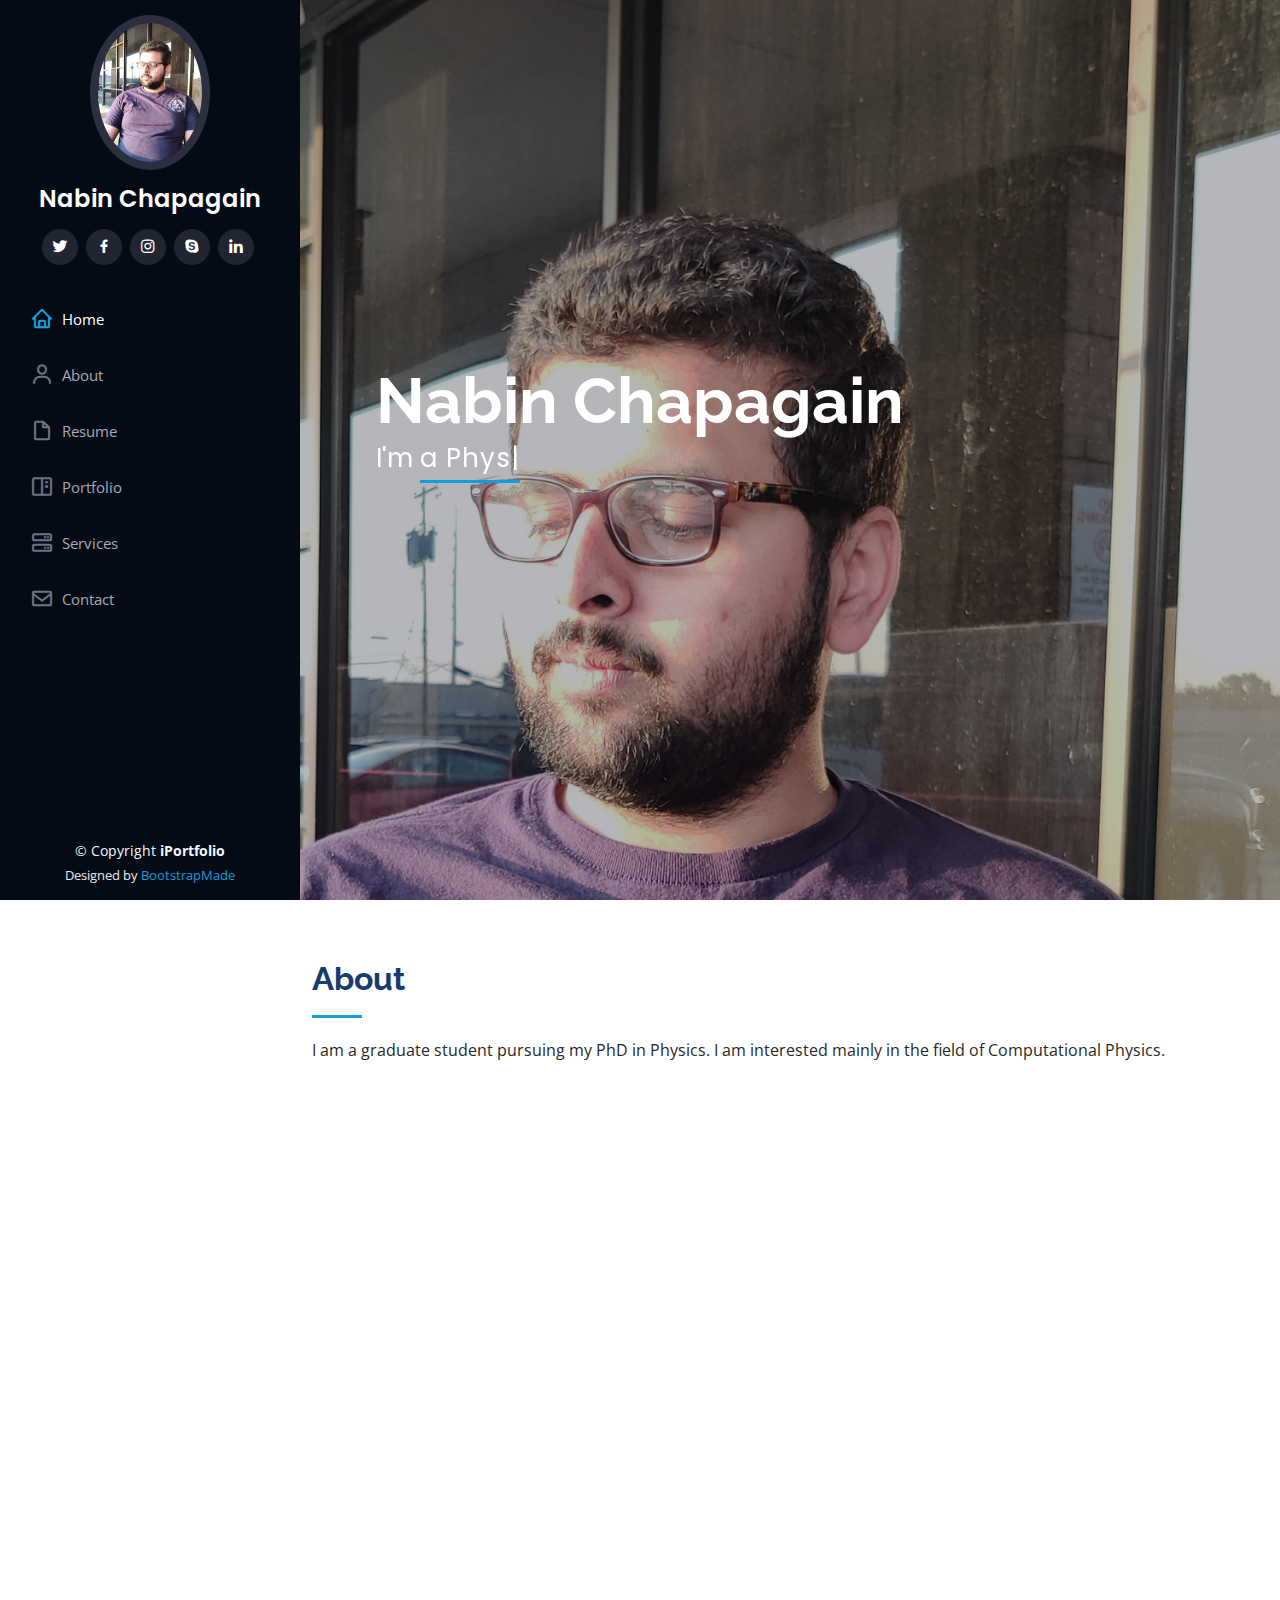
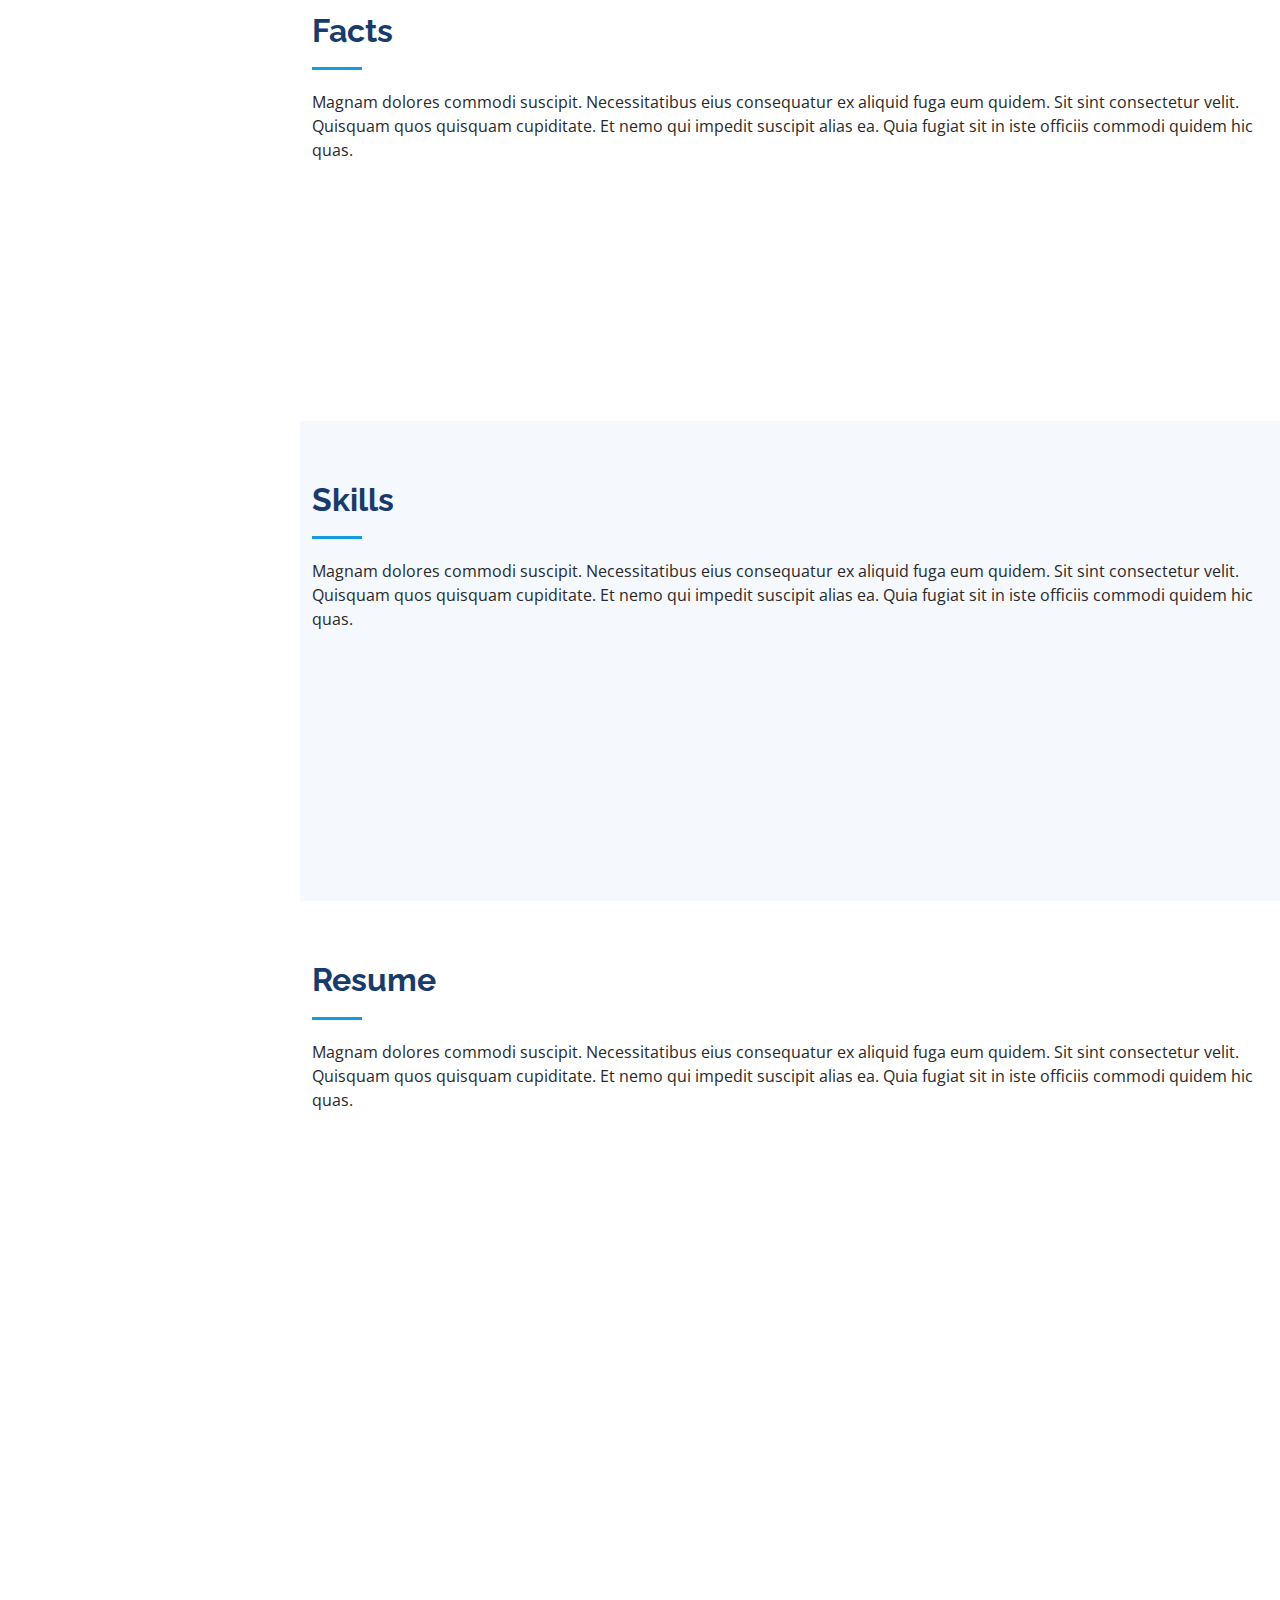
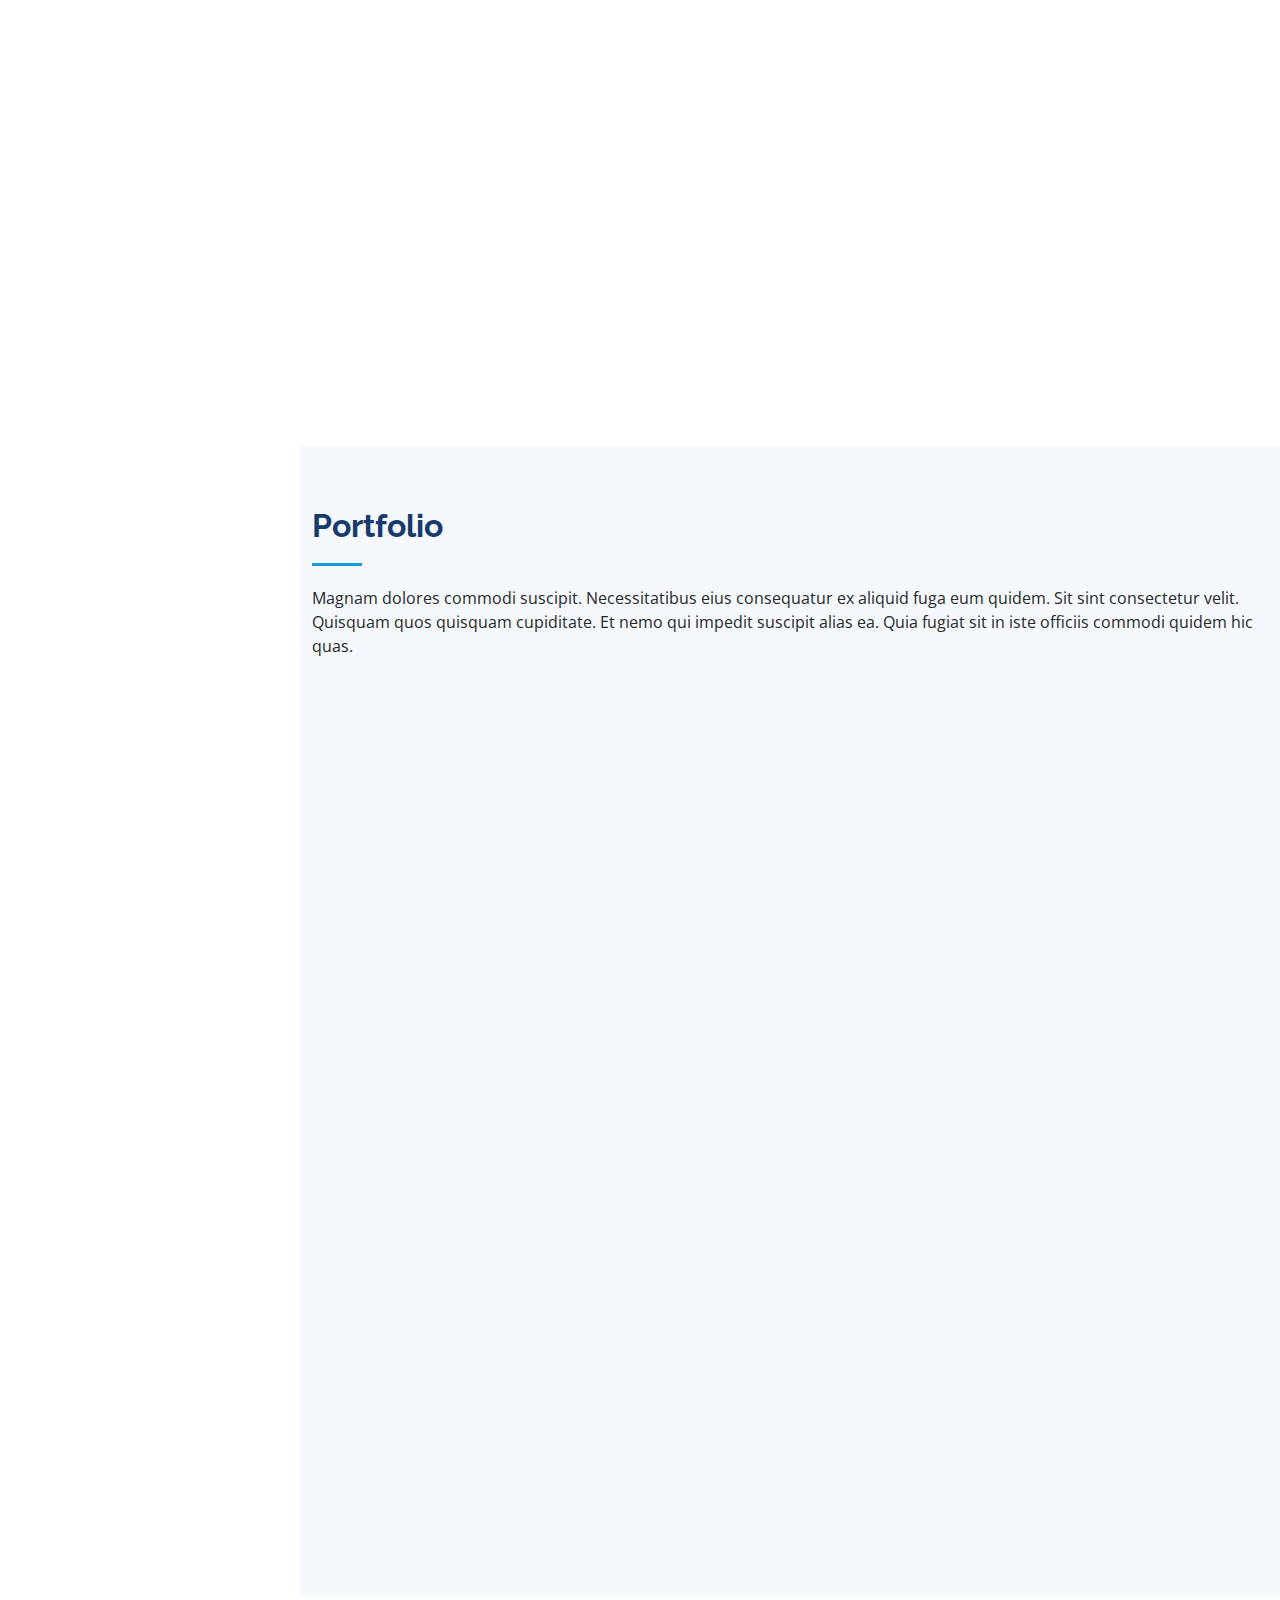
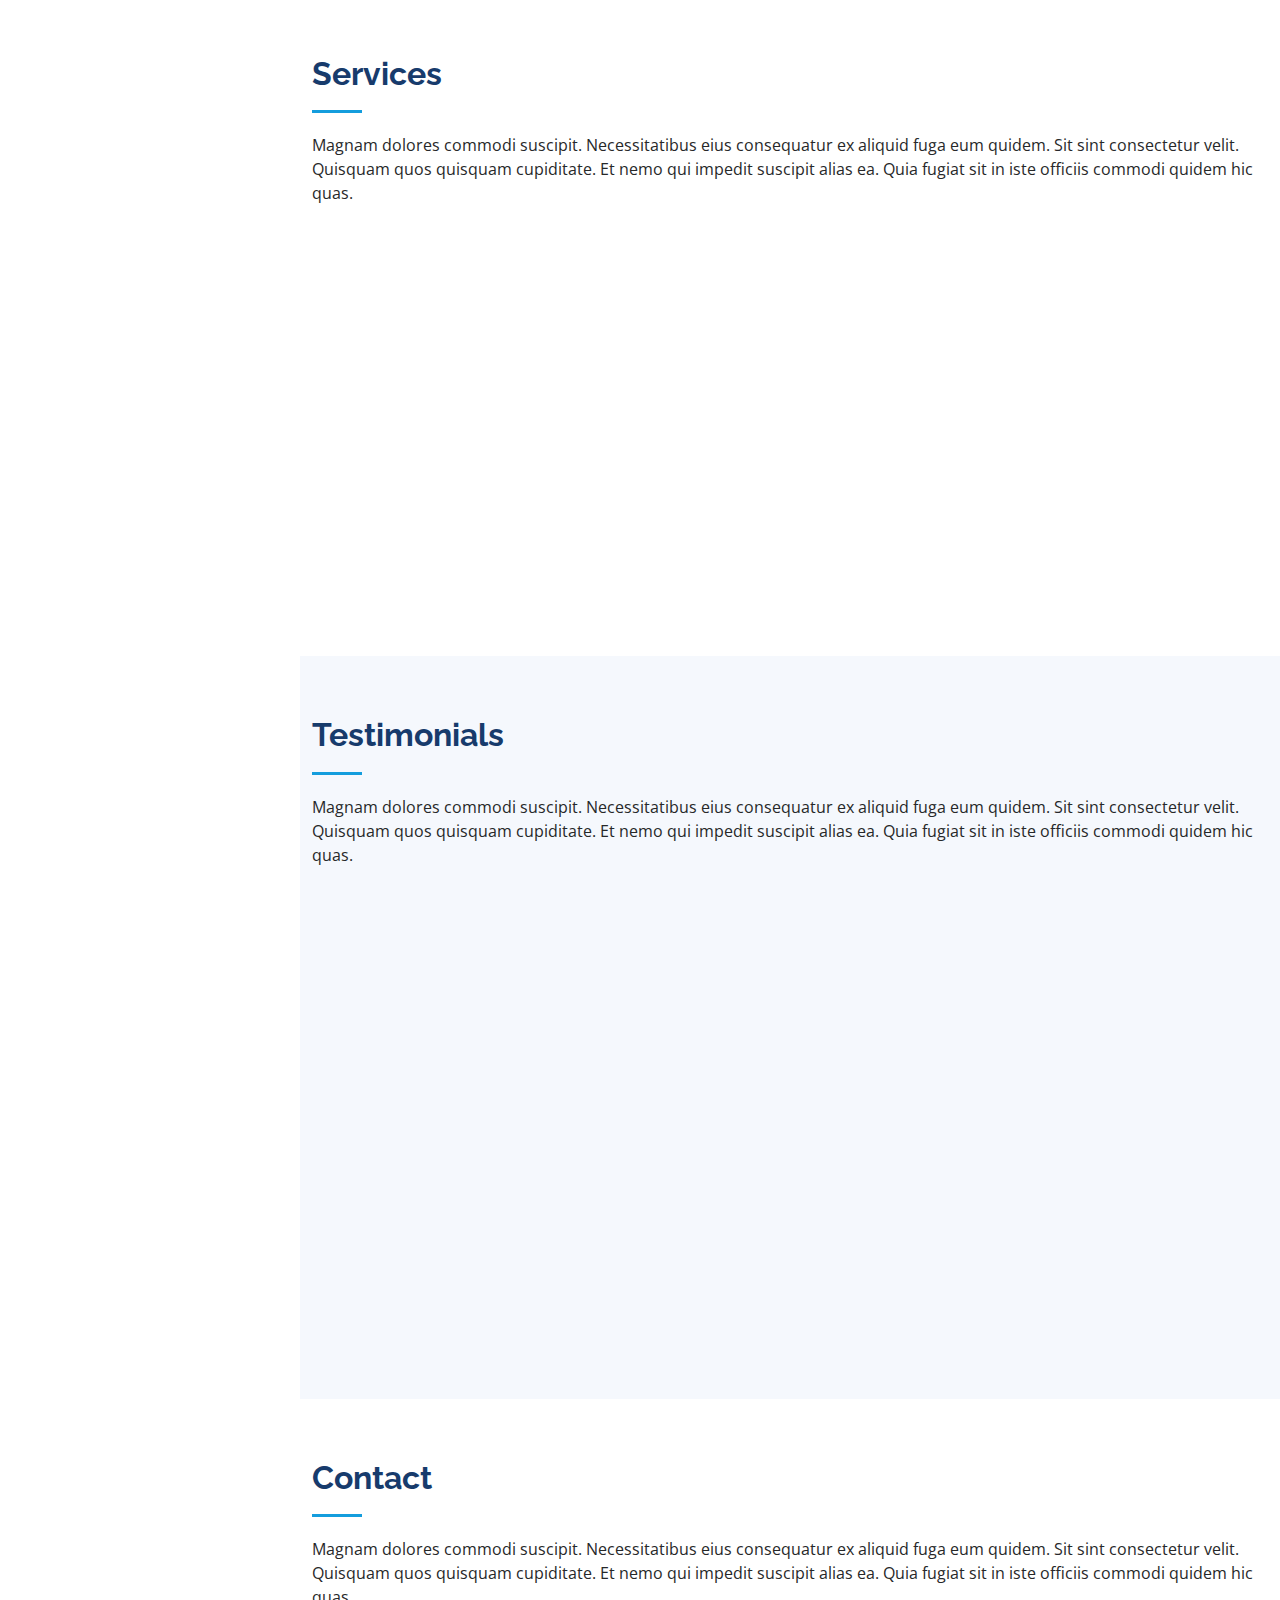
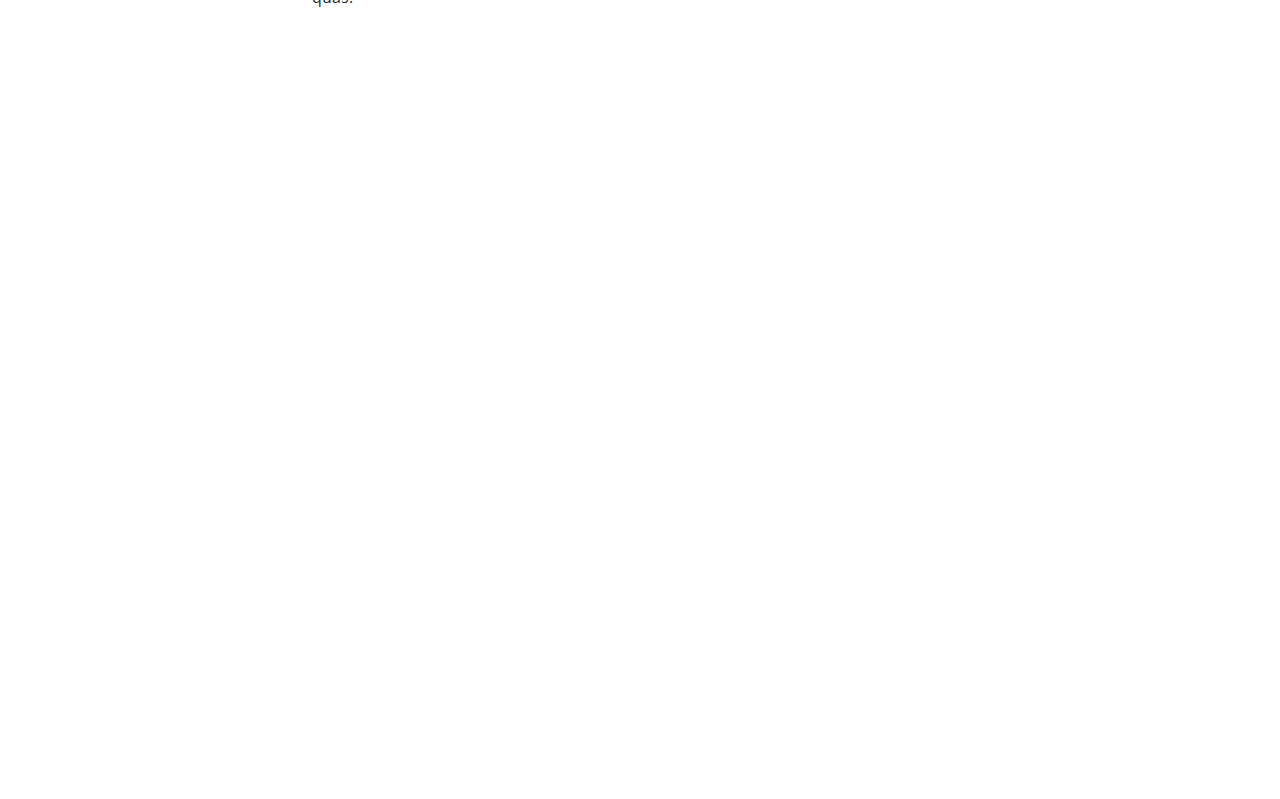
==== commit 2034056c: "first edit" ====
--- a/index.html
+++ b/index.html
@@ -46,7 +46,7 @@
 
       <div class="profile">
         <img src="assets/img/profile-img.jpg" alt="" class="img-fluid rounded-circle">
-        <h1 class="text-light"><a href="index.html">Alex Smith</a></h1>
+        <h1 class="text-light"><a href="index.html">Nabin Chapagain</a></h1>
         <div class="social-links mt-3 text-center">
           <a href="#" class="twitter"><i class="bx bxl-twitter"></i></a>
           <a href="#" class="facebook"><i class="bx bxl-facebook"></i></a>
@@ -72,8 +72,8 @@
   <!-- ======= Hero Section ======= -->
   <section id="hero" class="d-flex flex-column justify-content-center align-items-center">
     <div class="hero-container" data-aos="fade-in">
-      <h1>Alex Smith</h1>
-      <p>I'm <span class="typed" data-typed-items="Designer, Developer, Freelancer, Photographer"></span></p>
+      <h1>Nabin Chapagain</h1>
+      <p>I'm <span class="typed" data-typed-items="a Physicist, a Programmer, a Thinker"></span></p>
     </div>
   </section><!-- End Hero -->
 
@@ -85,13 +85,15 @@
 
         <div class="section-title">
           <h2>About</h2>
-          <p>Magnam dolores commodi suscipit. Necessitatibus eius consequatur ex aliquid fuga eum quidem. Sit sint consectetur velit. Quisquam quos quisquam cupiditate. Et nemo qui impedit suscipit alias ea. Quia fugiat sit in iste officiis commodi quidem hic quas.</p>
+          <p>I am a graduate student pursuing my PhD in Physics. I am interested mainly in the field of Computational Physics. </p>
         </div>
 
         <div class="row">
+          <!--
           <div class="col-lg-4" data-aos="fade-right">
             <img src="assets/img/profile-img.jpg" class="img-fluid" alt="">
           </div>
+          -->
           <div class="col-lg-8 pt-4 pt-lg-0 content" data-aos="fade-left">
             <h3>UI/UX Designer &amp; Web Developer.</h3>
             <p class="fst-italic">
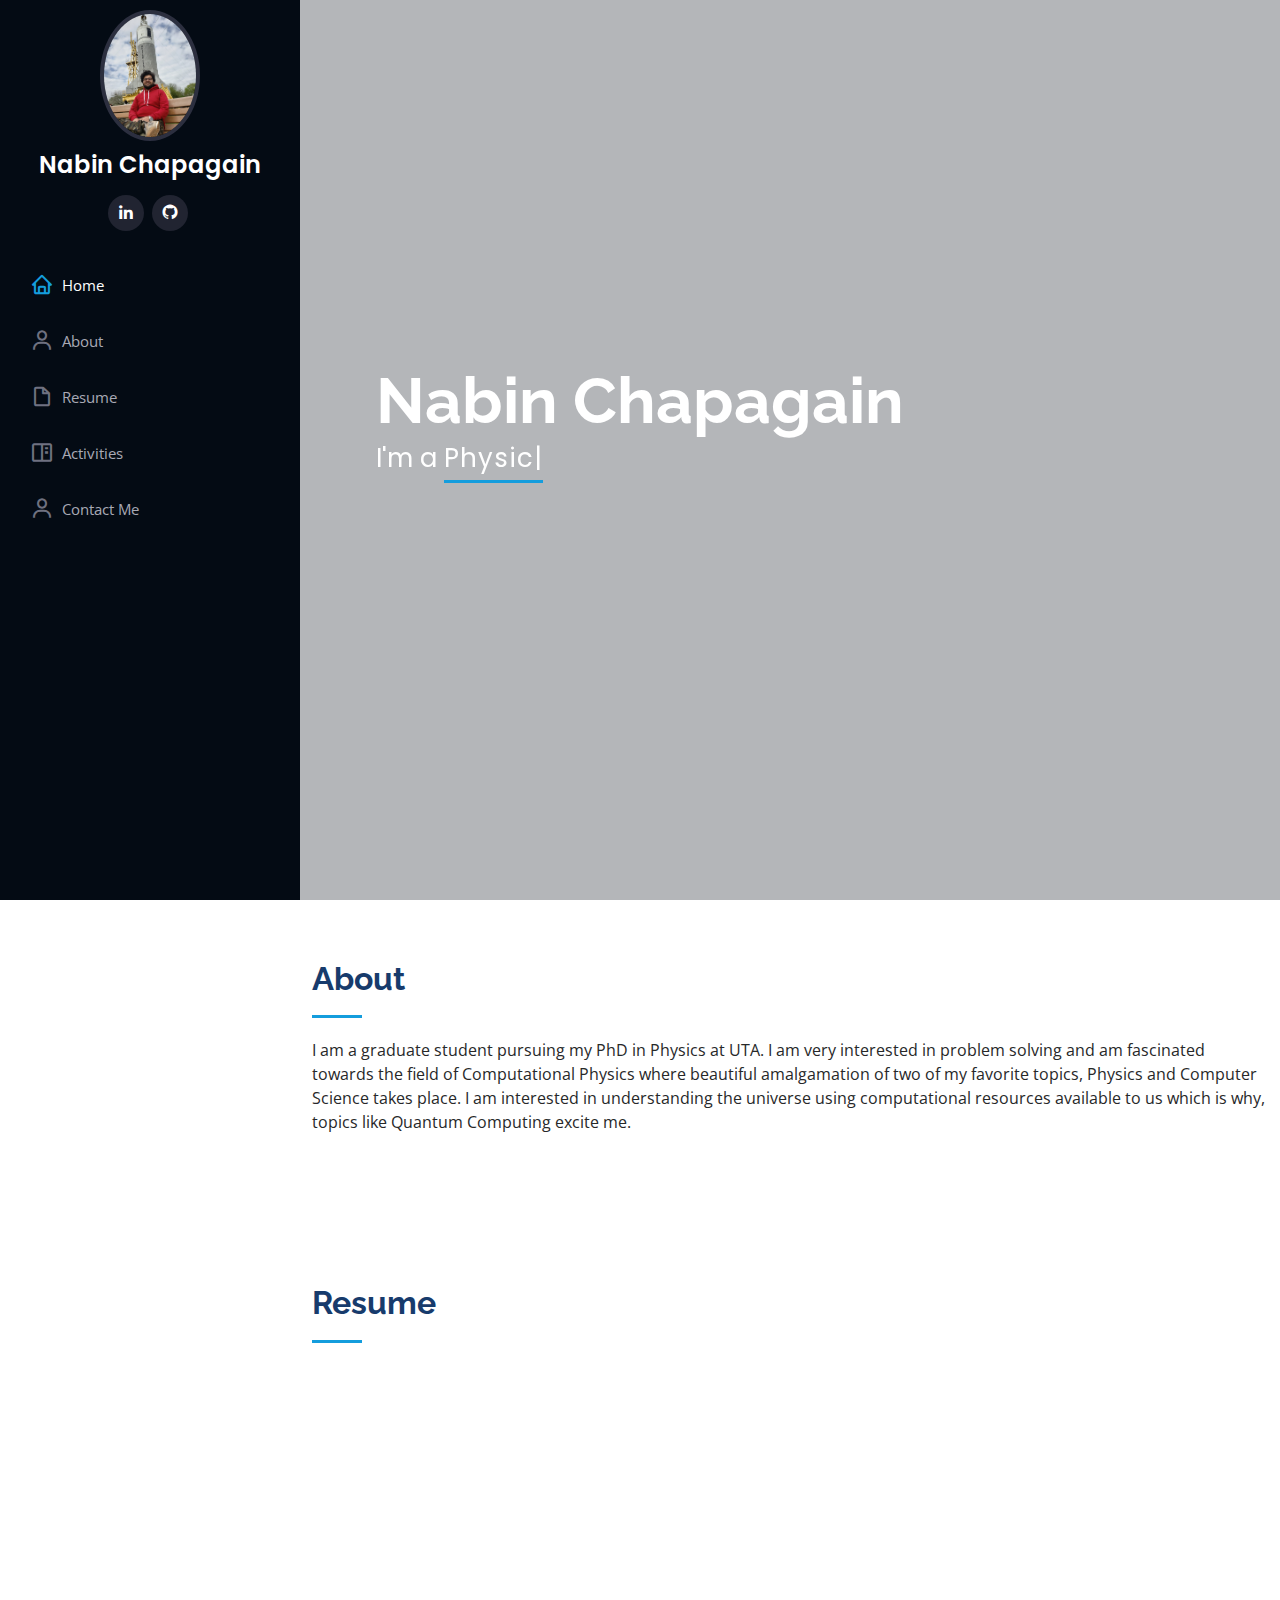
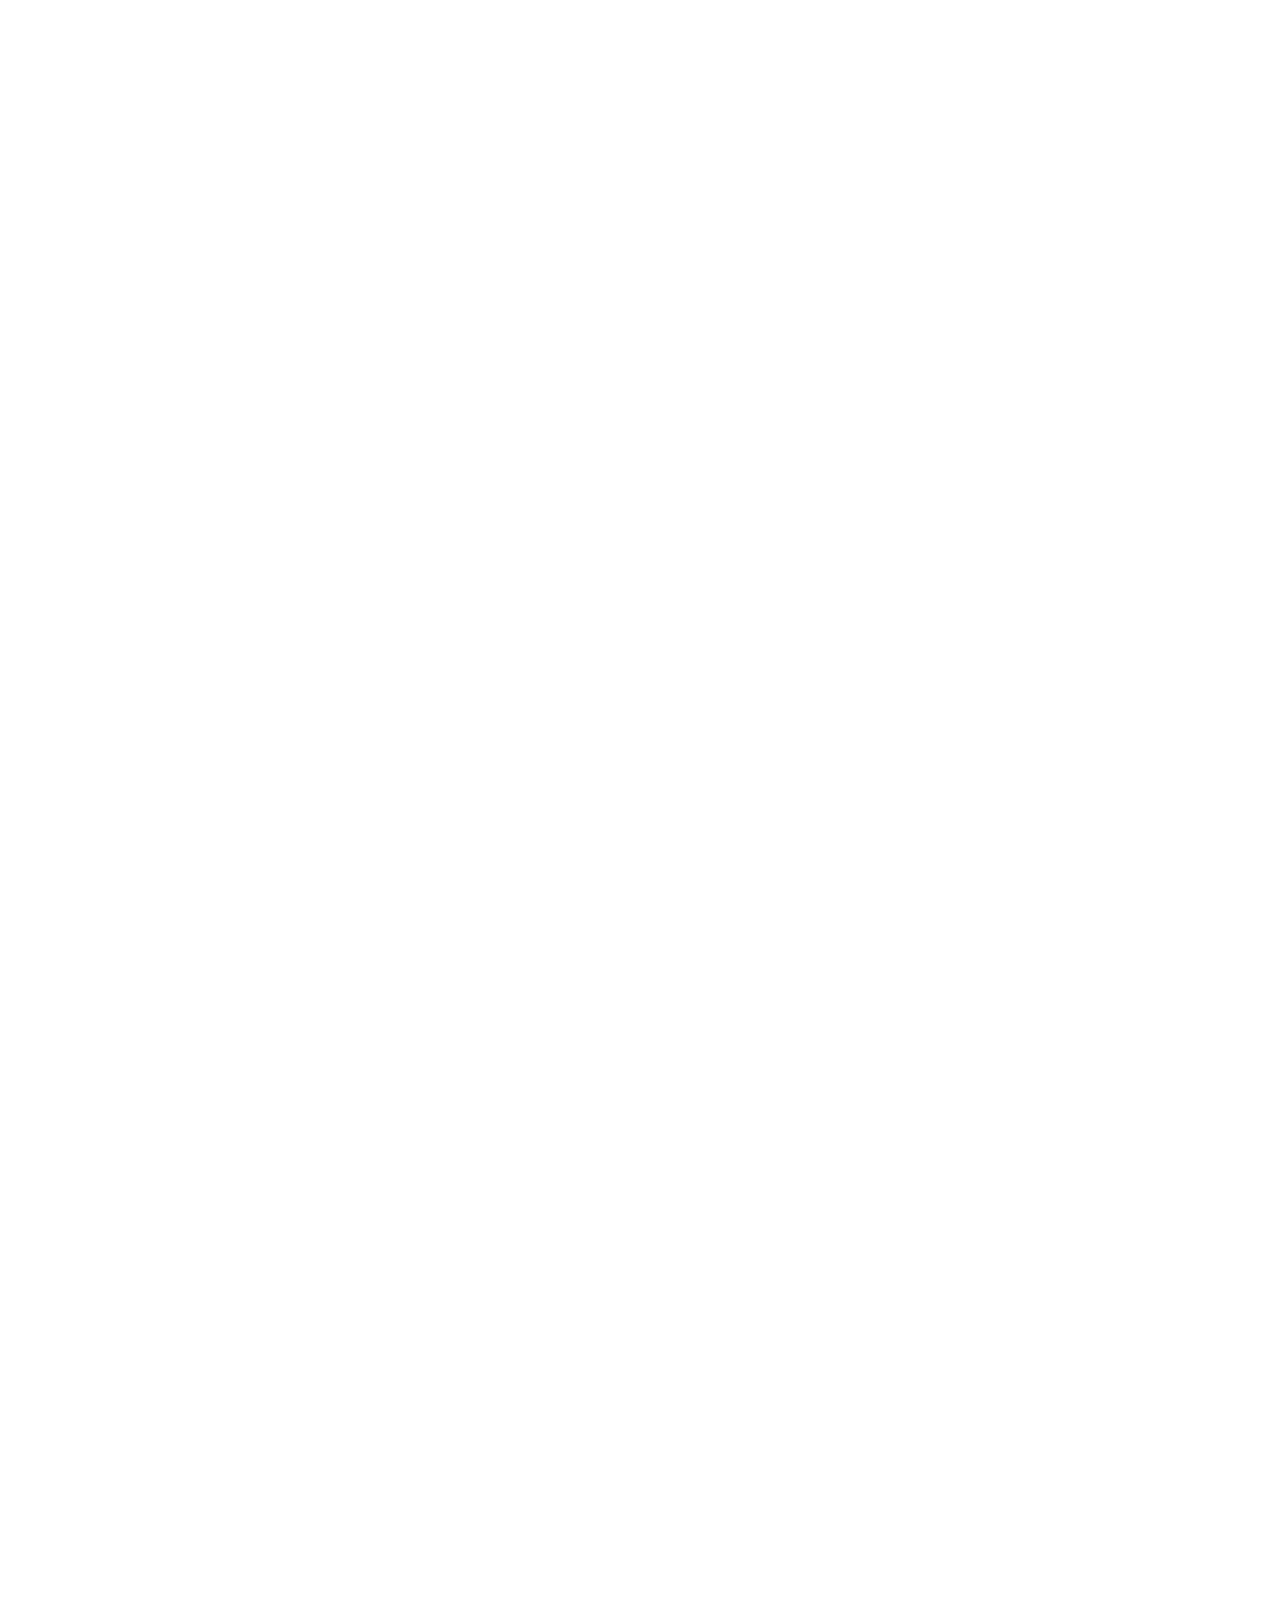
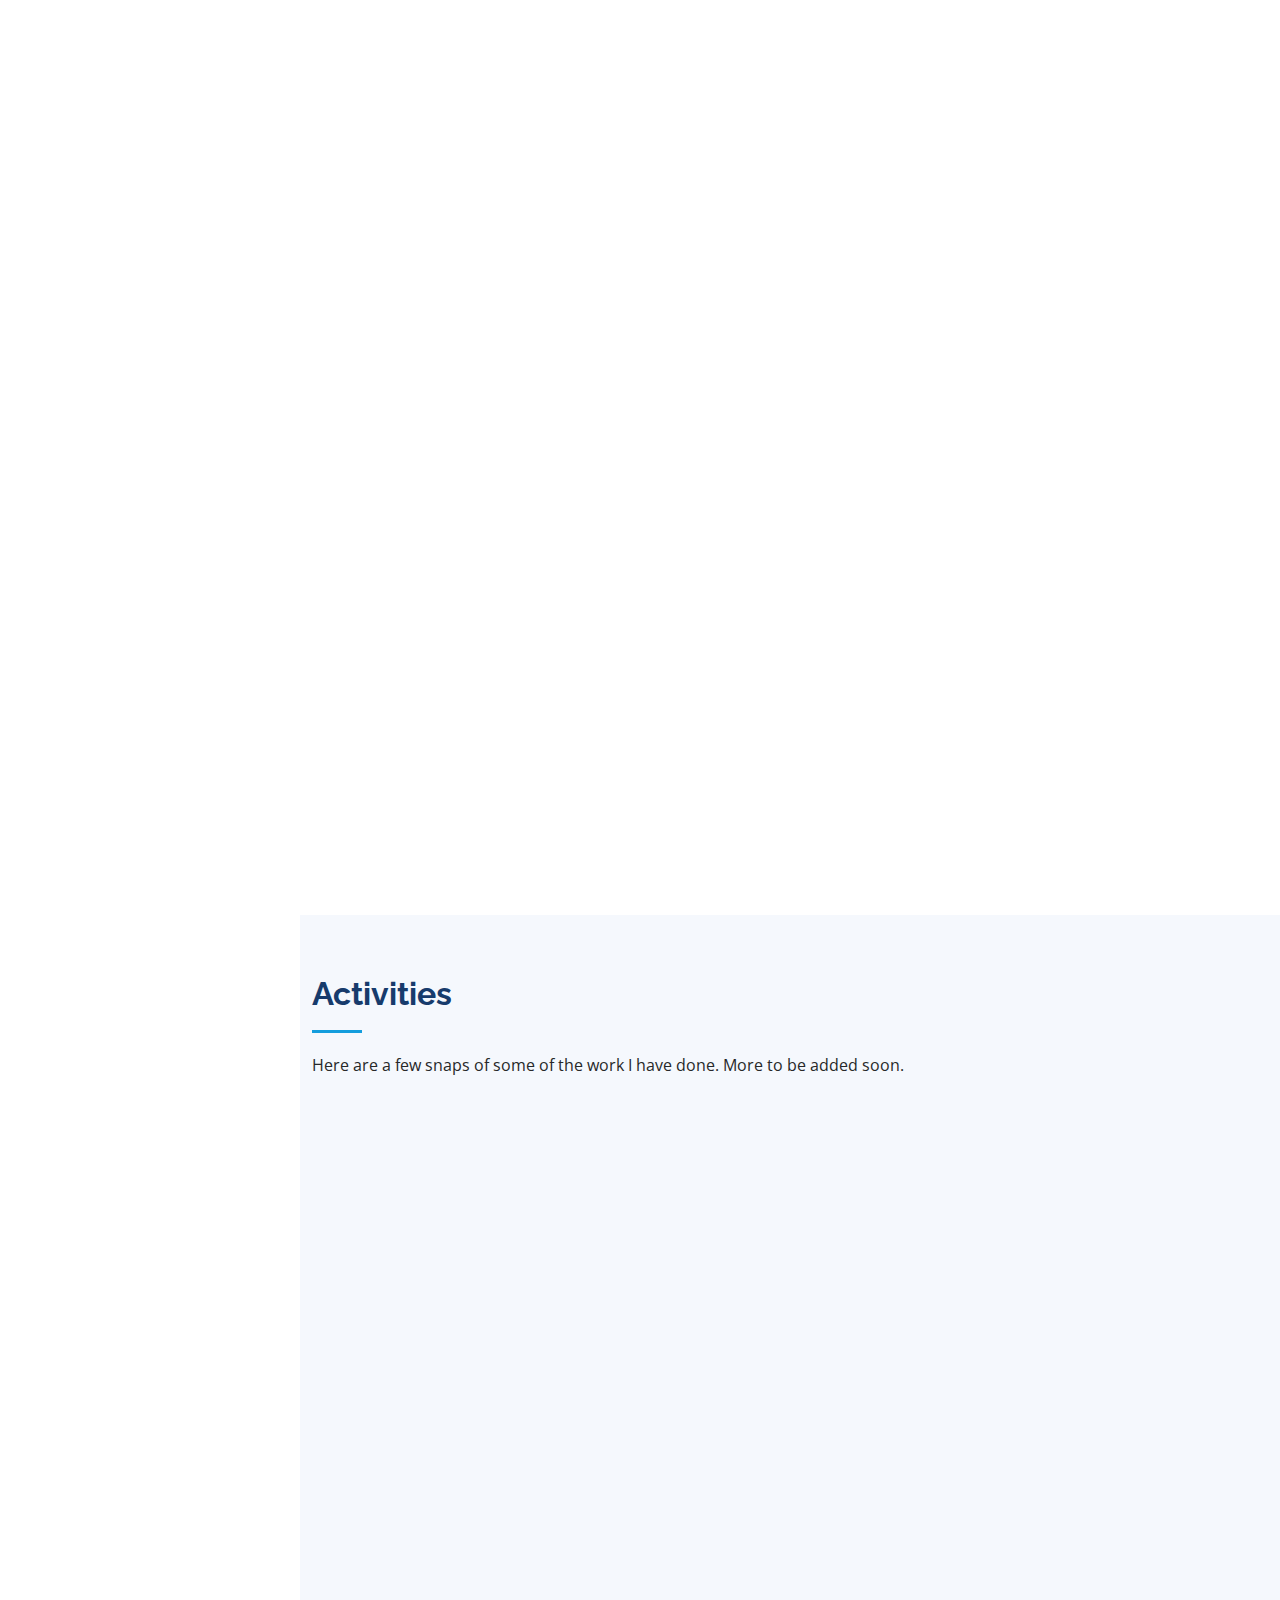
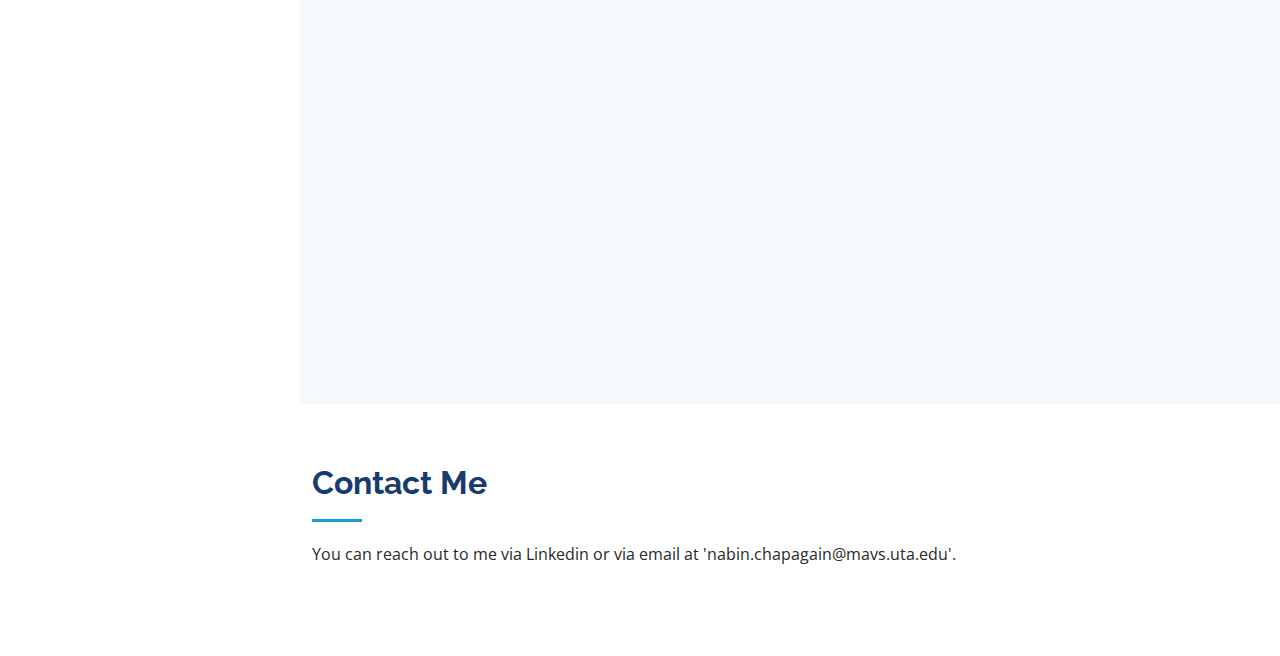
==== commit 28aa949d: "majoritority of changes finally done, will need to modify some things later" ====
--- a/index.html
+++ b/index.html
@@ -5,13 +5,13 @@
   <meta charset="utf-8">
   <meta content="width=device-width, initial-scale=1.0" name="viewport">
 
-  <title>iPortfolio Bootstrap Template - Index</title>
+  <title>Nabin Chapagain</title>
   <meta content="" name="description">
   <meta content="" name="keywords">
 
   <!-- Favicons -->
-  <link href="assets/img/favicon.png" rel="icon">
-  <link href="assets/img/apple-touch-icon.png" rel="apple-touch-icon">
+  <link href="assets/img/ncicon.jpg" rel="icon">
+  <link href="assets/img/ncicon.jpg" rel="apple-touch-icon">
 
   <!-- Google Fonts -->
   <link href="https://fonts.googleapis.com/css?family=Open+Sans:300,300i,400,400i,600,600i,700,700i|Raleway:300,300i,400,400i,500,500i,600,600i,700,700i|Poppins:300,300i,400,400i,500,500i,600,600i,700,700i" rel="stylesheet">
@@ -48,11 +48,13 @@
         <img src="assets/img/profile-img.jpg" alt="" class="img-fluid rounded-circle">
         <h1 class="text-light"><a href="index.html">Nabin Chapagain</a></h1>
         <div class="social-links mt-3 text-center">
+        <!-- 
           <a href="#" class="twitter"><i class="bx bxl-twitter"></i></a>
           <a href="#" class="facebook"><i class="bx bxl-facebook"></i></a>
           <a href="#" class="instagram"><i class="bx bxl-instagram"></i></a>
-          <a href="#" class="google-plus"><i class="bx bxl-skype"></i></a>
-          <a href="#" class="linkedin"><i class="bx bxl-linkedin"></i></a>
+        -->
+        <a href="https://www.linkedin.com/in/theoneineed/" class="linkedin"><i class="bx bxl-linkedin"></i></a>
+        <a href="https://github.com/theoneineed" class="github"><i class="bx bxl-github"></i></a>
         </div>
       </div>
 
@@ -61,9 +63,8 @@
           <li><a href="#hero" class="nav-link scrollto active"><i class="bx bx-home"></i> <span>Home</span></a></li>
           <li><a href="#about" class="nav-link scrollto"><i class="bx bx-user"></i> <span>About</span></a></li>
           <li><a href="#resume" class="nav-link scrollto"><i class="bx bx-file-blank"></i> <span>Resume</span></a></li>
-          <li><a href="#portfolio" class="nav-link scrollto"><i class="bx bx-book-content"></i> <span>Portfolio</span></a></li>
-          <li><a href="#services" class="nav-link scrollto"><i class="bx bx-server"></i> <span>Services</span></a></li>
-          <li><a href="#contact" class="nav-link scrollto"><i class="bx bx-envelope"></i> <span>Contact</span></a></li>
+          <li><a href="#portfolio" class="nav-link scrollto"><i class="bx bx-book-content"></i> <span>Activities</span></a></li>
+          <li><a href="#contact_me" class="nav-link scrollto"><i class="bx bx-user"></i> <span>Contact Me</span></a></li>
         </ul>
       </nav><!-- .nav-menu -->
     </div>
@@ -73,7 +74,7 @@
   <section id="hero" class="d-flex flex-column justify-content-center align-items-center">
     <div class="hero-container" data-aos="fade-in">
       <h1>Nabin Chapagain</h1>
-      <p>I'm <span class="typed" data-typed-items="a Physicist, a Programmer, a Thinker"></span></p>
+      <p>I'm a <span class="typed" data-typed-items="Physicist, Programmer, Thinker"></span></p>
     </div>
   </section><!-- End Hero -->
 
@@ -85,162 +86,16 @@
 
         <div class="section-title">
           <h2>About</h2>
-          <p>I am a graduate student pursuing my PhD in Physics. I am interested mainly in the field of Computational Physics. </p>
-        </div>
-
-        <div class="row">
-          <!--
-          <div class="col-lg-4" data-aos="fade-right">
-            <img src="assets/img/profile-img.jpg" class="img-fluid" alt="">
-          </div>
-          -->
-          <div class="col-lg-8 pt-4 pt-lg-0 content" data-aos="fade-left">
-            <h3>UI/UX Designer &amp; Web Developer.</h3>
-            <p class="fst-italic">
-              Lorem ipsum dolor sit amet, consectetur adipiscing elit, sed do eiusmod tempor incididunt ut labore et dolore
-              magna aliqua.
-            </p>
-            <div class="row">
-              <div class="col-lg-6">
-                <ul>
-                  <li><i class="bi bi-chevron-right"></i> <strong>Birthday:</strong> <span>1 May 1995</span></li>
-                  <li><i class="bi bi-chevron-right"></i> <strong>Website:</strong> <span>www.example.com</span></li>
-                  <li><i class="bi bi-chevron-right"></i> <strong>Phone:</strong> <span>+123 456 7890</span></li>
-                  <li><i class="bi bi-chevron-right"></i> <strong>City:</strong> <span>New York, USA</span></li>
-                </ul>
-              </div>
-              <div class="col-lg-6">
-                <ul>
-                  <li><i class="bi bi-chevron-right"></i> <strong>Age:</strong> <span>30</span></li>
-                  <li><i class="bi bi-chevron-right"></i> <strong>Degree:</strong> <span>Master</span></li>
-                  <li><i class="bi bi-chevron-right"></i> <strong>PhEmailone:</strong> <span>email@example.com</span></li>
-                  <li><i class="bi bi-chevron-right"></i> <strong>Freelance:</strong> <span>Available</span></li>
-                </ul>
-              </div>
-            </div>
-            <p>
-              Officiis eligendi itaque labore et dolorum mollitia officiis optio vero. Quisquam sunt adipisci omnis et ut. Nulla accusantium dolor incidunt officia tempore. Et eius omnis.
-              Cupiditate ut dicta maxime officiis quidem quia. Sed et consectetur qui quia repellendus itaque neque. Aliquid amet quidem ut quaerat cupiditate. Ab et eum qui repellendus omnis culpa magni laudantium dolores.
-            </p>
-          </div>
-        </div>
-
+          <p>
+            I am a graduate student pursuing my PhD in Physics at UTA. I am very interested in problem solving and am fascinated towards the field of Computational Physics
+            where beautiful amalgamation of two of my favorite topics, Physics and Computer Science takes place. I am interested in understanding the universe using computational resources 
+            available to us which is why, topics like Quantum Computing excite me. 
+
+          </p>
+        </div>
       </div>
     </section><!-- End About Section -->
 
-    <!-- ======= Facts Section ======= -->
-    <section id="facts" class="facts">
-      <div class="container">
-
-        <div class="section-title">
-          <h2>Facts</h2>
-          <p>Magnam dolores commodi suscipit. Necessitatibus eius consequatur ex aliquid fuga eum quidem. Sit sint consectetur velit. Quisquam quos quisquam cupiditate. Et nemo qui impedit suscipit alias ea. Quia fugiat sit in iste officiis commodi quidem hic quas.</p>
-        </div>
-
-        <div class="row no-gutters">
-
-          <div class="col-lg-3 col-md-6 d-md-flex align-items-md-stretch" data-aos="fade-up">
-            <div class="count-box">
-              <i class="bi bi-emoji-smile"></i>
-              <span data-purecounter-start="0" data-purecounter-end="232" data-purecounter-duration="1" class="purecounter"></span>
-              <p><strong>Happy Clients</strong> consequuntur quae</p>
-            </div>
-          </div>
-
-          <div class="col-lg-3 col-md-6 d-md-flex align-items-md-stretch" data-aos="fade-up" data-aos-delay="100">
-            <div class="count-box">
-              <i class="bi bi-journal-richtext"></i>
-              <span data-purecounter-start="0" data-purecounter-end="521" data-purecounter-duration="1" class="purecounter"></span>
-              <p><strong>Projects</strong> adipisci atque cum quia aut</p>
-            </div>
-          </div>
-
-          <div class="col-lg-3 col-md-6 d-md-flex align-items-md-stretch" data-aos="fade-up" data-aos-delay="200">
-            <div class="count-box">
-              <i class="bi bi-headset"></i>
-              <span data-purecounter-start="0" data-purecounter-end="1453" data-purecounter-duration="1" class="purecounter"></span>
-              <p><strong>Hours Of Support</strong> aut commodi quaerat</p>
-            </div>
-          </div>
-
-          <div class="col-lg-3 col-md-6 d-md-flex align-items-md-stretch" data-aos="fade-up" data-aos-delay="300">
-            <div class="count-box">
-              <i class="bi bi-people"></i>
-              <span data-purecounter-start="0" data-purecounter-end="32" data-purecounter-duration="1" class="purecounter"></span>
-              <p><strong>Hard Workers</strong> rerum asperiores dolor</p>
-            </div>
-          </div>
-
-        </div>
-
-      </div>
-    </section><!-- End Facts Section -->
-
-    <!-- ======= Skills Section ======= -->
-    <section id="skills" class="skills section-bg">
-      <div class="container">
-
-        <div class="section-title">
-          <h2>Skills</h2>
-          <p>Magnam dolores commodi suscipit. Necessitatibus eius consequatur ex aliquid fuga eum quidem. Sit sint consectetur velit. Quisquam quos quisquam cupiditate. Et nemo qui impedit suscipit alias ea. Quia fugiat sit in iste officiis commodi quidem hic quas.</p>
-        </div>
-
-        <div class="row skills-content">
-
-          <div class="col-lg-6" data-aos="fade-up">
-
-            <div class="progress">
-              <span class="skill">HTML <i class="val">100%</i></span>
-              <div class="progress-bar-wrap">
-                <div class="progress-bar" role="progressbar" aria-valuenow="100" aria-valuemin="0" aria-valuemax="100"></div>
-              </div>
-            </div>
-
-            <div class="progress">
-              <span class="skill">CSS <i class="val">90%</i></span>
-              <div class="progress-bar-wrap">
-                <div class="progress-bar" role="progressbar" aria-valuenow="90" aria-valuemin="0" aria-valuemax="100"></div>
-              </div>
-            </div>
-
-            <div class="progress">
-              <span class="skill">JavaScript <i class="val">75%</i></span>
-              <div class="progress-bar-wrap">
-                <div class="progress-bar" role="progressbar" aria-valuenow="75" aria-valuemin="0" aria-valuemax="100"></div>
-              </div>
-            </div>
-
-          </div>
-
-          <div class="col-lg-6" data-aos="fade-up" data-aos-delay="100">
-
-            <div class="progress">
-              <span class="skill">PHP <i class="val">80%</i></span>
-              <div class="progress-bar-wrap">
-                <div class="progress-bar" role="progressbar" aria-valuenow="80" aria-valuemin="0" aria-valuemax="100"></div>
-              </div>
-            </div>
-
-            <div class="progress">
-              <span class="skill">WordPress/CMS <i class="val">90%</i></span>
-              <div class="progress-bar-wrap">
-                <div class="progress-bar" role="progressbar" aria-valuenow="90" aria-valuemin="0" aria-valuemax="100"></div>
-              </div>
-            </div>
-
-            <div class="progress">
-              <span class="skill">Photoshop <i class="val">55%</i></span>
-              <div class="progress-bar-wrap">
-                <div class="progress-bar" role="progressbar" aria-valuenow="55" aria-valuemin="0" aria-valuemax="100"></div>
-              </div>
-            </div>
-
-          </div>
-
-        </div>
-
-      </div>
-    </section><!-- End Skills Section -->
 
     <!-- ======= Resume Section ======= -->
     <section id="resume" class="resume">
@@ -248,82 +103,217 @@
 
         <div class="section-title">
           <h2>Resume</h2>
-          <p>Magnam dolores commodi suscipit. Necessitatibus eius consequatur ex aliquid fuga eum quidem. Sit sint consectetur velit. Quisquam quos quisquam cupiditate. Et nemo qui impedit suscipit alias ea. Quia fugiat sit in iste officiis commodi quidem hic quas.</p>
         </div>
 
         <div class="row">
+
           <div class="col-lg-6" data-aos="fade-up">
-            <h3 class="resume-title">Sumary</h3>
+            <h3 class="resume-title">Summary</h3>
             <div class="resume-item pb-0">
-              <h4>Alex Smith</h4>
-              <p><em>Innovative and deadline-driven Graphic Designer with 3+ years of experience designing and developing user-centered digital/print marketing material from initial concept to final, polished deliverable.</em></p>
+              <h4>Nabin Chapagain</h4>
+              <p><em>
+              Physics graduate student with a curious mind and fascination towards problem solving. Worked on developing algorithms for data clustering for research and 
+              is fascinated towards the field where Physics and Computation combine, such as Data Science, Quantum Computing and many more. 
+              </em></p>
+            </div>
+          </div>
+
+          <div class="col-lg-6" data-aos="fade-up">
+            <h3 class="resume-title">Education</h3>
+
+            <div class="resume-item">
+              <h4>Ph.D. in Physics</h4>
+              <h5>2021 - Present</h5>
+              <p><em>University of Texas at Arlington, Tx</em></p>
+              <p>
+                Started as a graduate student at UTA from fall of 2021. Expected to graduate with a Ph.D. in Physics by May of 2026.
+              </p>
+            </div>
+
+            <div class="resume-item">
+              <h4>Bachelor of Science in Physics</h4>
+              <h5>2017 - 2021</h5>
+              <p><em>University of Texas at Arlington, Tx</em></p>
+              <p><ul>
+                <li>
+                Earned a Bachelor's degree in Physics from UTA with honors. Completed double minors in Computer Science and Mathematics. Graduated from Honors College of Physics with thesis entitled COMPUTATIONAL GEOMETRY INSIGHTS INTO MONTE-CARLO SIMULATION METHODS
+              </li></ul>
+              </p>
+            </div>
+          
+          </div>
+
+
+          <div class="col-lg-6" data-aos="fade-up" data-aos-delay="100">
+            <h3 class="resume-title">Experience</h3>
+            
+            <div class="resume-item">
+              <h4>Teaching Assistant</h4>
+              <h5>2021 - Present</h5>
+              <p><em>University of Texas at Arlington, Arlington, TX </em></p>
               <ul>
-                <li>Portland par 127,Orlando, FL</li>
-                <li>(123) 456-7891</li>
-                <li>alice.barkley@example.com</li>
+                <li>Responsible for ensuring that all students fully comprehended the materials of introductory Physics labs</li>
               </ul>
             </div>
 
-            <h3 class="resume-title">Education</h3>
-            <div class="resume-item">
-              <h4>Master of Fine Arts &amp; Graphic Design</h4>
-              <h5>2015 - 2016</h5>
-              <p><em>Rochester Institute of Technology, Rochester, NY</em></p>
-              <p>Qui deserunt veniam. Et sed aliquam labore tempore sed quisquam iusto autem sit. Ea vero voluptatum qui ut dignissimos deleniti nerada porti sand markend</p>
-            </div>
-            <div class="resume-item">
-              <h4>Bachelor of Fine Arts &amp; Graphic Design</h4>
-              <h5>2010 - 2014</h5>
-              <p><em>Rochester Institute of Technology, Rochester, NY</em></p>
-              <p>Quia nobis sequi est occaecati aut. Repudiandae et iusto quae reiciendis et quis Eius vel ratione eius unde vitae rerum voluptates asperiores voluptatem Earum molestiae consequatur neque etlon sader mart dila</p>
-            </div>
-          </div>
+            <div class="resume-item">
+              <h4>Research Assistant</h4>
+              <h5>2020 - 2021</h5>
+              <p><em>University of Texas at Arlington, Arlington, TX </em></p>
+              <ul>
+                <li>Developed an unsupervised clustering algorithm for dataset in multiple dimensions in Python</li>
+                <li>Worked on analyzing the dynesty package for Python to compare the efficiency and accuracy of results with the algorithm developed by me</li>
+              </ul>
+            </div>
+
+
+            <div class="resume-item">
+              <h4>Physics Laboratory Assistant</h4>
+              <h5>2018 - 2021</h5>
+              <p><em>University of Texas at Arlington, Arlington, TX </em></p>
+              <ul>
+                <li>Enforced smooth running of Physics labs with timely set up and maintenance of the laboratory equipment</li>
+                <li>Maintain upkeep of computers, laboratory  equipment across the rooms allocated for Physics lab</li>
+              </ul>
+            </div>
+
+            
+            <div class="resume-item">
+              <h4>Peer Educator</h4>
+              <h5>2018 - 2021</h5>
+              <p><em>University of Texas at Arlington, Arlington, TX </em></p>
+              <ul>
+                <li>Started off as a tutor in fall of 2018, tutoring Physics, Chemistry and Math</li>
+                <li>Was promoted to a Supplemental Instruction (SI) leader position in fall of 2019; facilitated group of up to 40 students for Calculus and Physics courses</li>
+                <li>Was promoted to a SI mentor position in fall of 2020; mentored a group of new and returning SI leaders to conduct successful SI sessions; learned to use skills such as being multilingual and compassionate to an advantage</li>
+                <li>Planned and conducted multiple training sessions to tutors and SI leaders as a mentor on the topics of handling difficult students and adapting to changing mode of education</li>
+              
+              
+              </ul>
+            </div>
+
+            
+            <div class="resume-item">
+              <h4>Lab Instructor</h4>
+              <h5>Summer 2019</h5>
+              <p><em>University of Texas at Arlington, Arlington, TX </em></p>
+              <ul>
+                <li>Instructed college level Physics lab to high school students hosted by The Federal TRIO Programs at UTA</li>
+              </ul>
+            </div>
+          </div>
+
           <div class="col-lg-6" data-aos="fade-up" data-aos-delay="100">
-            <h3 class="resume-title">Professional Experience</h3>
-            <div class="resume-item">
-              <h4>Senior graphic design specialist</h4>
-              <h5>2019 - Present</h5>
-              <p><em>Experion, New York, NY </em></p>
-              <ul>
-                <li>Lead in the design, development, and implementation of the graphic, layout, and production communication materials</li>
-                <li>Delegate tasks to the 7 members of the design team and provide counsel on all aspects of the project. </li>
-                <li>Supervise the assessment of all graphic materials in order to ensure quality and accuracy of the design</li>
-                <li>Oversee the efficient use of production project budgets ranging from $2,000 - $25,000</li>
-              </ul>
-            </div>
-            <div class="resume-item">
-              <h4>Graphic design specialist</h4>
-              <h5>2017 - 2018</h5>
-              <p><em>Stepping Stone Advertising, New York, NY</em></p>
-              <ul>
-                <li>Developed numerous marketing programs (logos, brochures,infographics, presentations, and advertisements).</li>
-                <li>Managed up to 5 projects or tasks at a given time while under pressure</li>
-                <li>Recommended and consulted with clients on the most appropriate graphic design</li>
-                <li>Created 4+ design presentations and proposals a month for clients and account managers</li>
-              </ul>
-            </div>
-          </div>
+            <h3 class="resume-title">Professional Development</h3>
+            
+            <div class="resume-item">
+              <h4>ANPA QC Study Group</h4>
+              <h5>2021 - Present</h5>
+              <p>
+                Organized and participated in weekly study session of Quantum Computing following the IBM Qiskit textbook with other members of Association of Nepali Physicists in America
+              </p>
+            </div>
+
+            <div class="resume-item">
+              <h4>QBronze Quantum Workshop</h4>
+              <h5>Sep-Oct 2021</h5>
+              <p>
+                Attended and completed Intro to Quantum workshop organized by QIndia
+              </p>
+            </div>
+
+            <div class="resume-item">
+              <h4>IBM Summer School 2021</h4>
+              <h5>Summer 2021</h5>
+              <p>
+                Attended and completed summer school organized by IBM on Introduction to Quantum Computing
+              </p>
+            </div>
+
+          </div>
+
+
+          <div class="col-lg-6" data-aos="fade-up" data-aos-delay="100">
+            <h3 class="resume-title">Projects</h3>
+            
+            <div class="resume-item">
+              <h4>Bounding Ellipsoids</h4>
+              <h5>2020 - 2021</h5>
+              <h5> Python, Pandas, SciKit-Learn </h5>
+              <p>
+                <li>Developed an unsupervised algorithm that computes and returns the number of clusters of data in a n-dimensional dataset  and other information such as mahalanobis distance, covariance matrix and volume of the ellipsoids</li>
+                <li>Implemented GitHub to keep advisor in loop with the progress</li>
+                <li>Started using Linux OS in regular basis and got comfortable using CLI navigating large servers such as TACC</li>
+              </p>
+            </div>
+
+            <div class="resume-item">
+              <h4>ELSA</h4>
+              <h5>Aug 2020 - May 2020</h5>
+              <h5>C++, SSH, GDB, Git</h5>
+              <p>
+                <li>Developed an offline user-friendly  shopping application</li>
+                <li>Used gdb to debug the code and git to share the progress with the team</li>
+              </p>
+            </div>
+
+          </div>
+
+
+          <div class="col-lg-6" data-aos="fade-up" data-aos-delay="100">
+            <h3 class="resume-title">Technical Skills</h3>
+            
+            <div class="resume-item">
+              <h4>Languages</h4>
+              
+              <p>
+                <li>Python, Fortran, Java, C/C++, Matlab, Mathematica, Tex, HTML/CSS</li>
+              </p>
+            </div>
+
+            <div class="resume-item">
+              <h4>Developer Tools</h4>
+              <p>
+                <li>Git, Github, Qiskit, Google Cloud Platform, VS Code, Slack, Ms Office suite</li>
+              </p>
+            </div>
+
+            <div class="resume-item">
+              <h4>Libraries</h4>
+              <p>
+                <li>pandas, NumPy, SciPy, PIL, Matplotlib, Destiny, Paramonte</li>
+              </p>
+            </div>
+
+          </div>
+
         </div>
 
       </div>
     </section><!-- End Resume Section -->
+
+
+
 
     <!-- ======= Portfolio Section ======= -->
     <section id="portfolio" class="portfolio section-bg">
       <div class="container">
 
         <div class="section-title">
-          <h2>Portfolio</h2>
-          <p>Magnam dolores commodi suscipit. Necessitatibus eius consequatur ex aliquid fuga eum quidem. Sit sint consectetur velit. Quisquam quos quisquam cupiditate. Et nemo qui impedit suscipit alias ea. Quia fugiat sit in iste officiis commodi quidem hic quas.</p>
-        </div>
+          <h2>Activities</h2>
+          <p>
+          Here are a few snaps of some of the work I have done. More to be added soon.
+          </p>
+          </div>
 
         <div class="row" data-aos="fade-up">
           <div class="col-lg-12 d-flex justify-content-center">
             <ul id="portfolio-flters">
               <li data-filter="*" class="filter-active">All</li>
-              <li data-filter=".filter-app">App</li>
-              <li data-filter=".filter-card">Card</li>
-              <li data-filter=".filter-web">Web</li>
+              <li data-filter=".filter-app">Data Science</li>
+              <li data-filter=".filter-web">QC</li>
+              <li data-filter=".filter-card">Everything else</li>
+              
             </ul>
           </div>
         </div>
@@ -332,24 +322,33 @@
 
           <div class="col-lg-4 col-md-6 portfolio-item filter-app">
             <div class="portfolio-wrap">
-              <img src="assets/img/portfolio/portfolio-1.jpg" class="img-fluid" alt="">
-              <div class="portfolio-links">
-                <a href="assets/img/portfolio/portfolio-1.jpg" data-gallery="portfolioGallery" class="portfolio-lightbox" title="App 1"><i class="bx bx-plus"></i></a>
-                <a href="portfolio-details.html" title="More Details"><i class="bx bx-link"></i></a>
+              <img src="assets/img/portfolio/01unclustered.png" class="img-fluid" alt="">
+            </div>
+          </div>
+
+          <div class="row portfolio-container" data-aos="fade-up" data-aos-delay="100">
+
+            <div class="col-lg-4 col-md-6 portfolio-item filter-app">
+              <div class="portfolio-wrap">
+                <img src="assets/img/portfolio/01cds_clustered.png" class="img-fluid" alt="">
               </div>
             </div>
-          </div>
 
           <div class="col-lg-4 col-md-6 portfolio-item filter-web">
             <div class="portfolio-wrap">
-              <img src="assets/img/portfolio/portfolio-2.jpg" class="img-fluid" alt="">
-              <div class="portfolio-links">
-                <a href="assets/img/portfolio/portfolio-2.jpg" data-gallery="portfolioGallery" class="portfolio-lightbox" title="Web 3"><i class="bx bx-plus"></i></a>
-                <a href="portfolio-details.html" title="More Details"><i class="bx bx-link"></i></a>
-              </div>
-            </div>
-          </div>
-
+              <img src="assets/img/portfolio/q0.png" class="img-fluid" alt="">
+            </div>
+          </div>
+
+          <div class="col-lg-4 col-md-6 portfolio-item filter-web">
+            <div class="portfolio-wrap">
+              <img src="assets/img/portfolio/q0x.png" class="img-fluid" alt="">
+            </div>
+          </div>
+
+
+        <!--
+          This is here just as a template in case I would want to ever link images with hyperlink. This is the way to do it.
           <div class="col-lg-4 col-md-6 portfolio-item filter-app">
             <div class="portfolio-wrap">
               <img src="assets/img/portfolio/portfolio-3.jpg" class="img-fluid" alt="">
@@ -359,286 +358,35 @@
               </div>
             </div>
           </div>
-
+        -->
           <div class="col-lg-4 col-md-6 portfolio-item filter-card">
             <div class="portfolio-wrap">
-              <img src="assets/img/portfolio/portfolio-4.jpg" class="img-fluid" alt="">
-              <div class="portfolio-links">
-                <a href="assets/img/portfolio/portfolio-4.jpg" data-gallery="portfolioGallery" class="portfolio-lightbox" title="Card 2"><i class="bx bx-plus"></i></a>
-                <a href="portfolio-details.html" title="More Details"><i class="bx bx-link"></i></a>
-              </div>
-            </div>
-          </div>
-
-          <div class="col-lg-4 col-md-6 portfolio-item filter-web">
-            <div class="portfolio-wrap">
-              <img src="assets/img/portfolio/portfolio-5.jpg" class="img-fluid" alt="">
-              <div class="portfolio-links">
-                <a href="assets/img/portfolio/portfolio-5.jpg" data-gallery="portfolioGallery" class="portfolio-lightbox" title="Web 2"><i class="bx bx-plus"></i></a>
-                <a href="portfolio-details.html" title="More Details"><i class="bx bx-link"></i></a>
-              </div>
-            </div>
-          </div>
-
-          <div class="col-lg-4 col-md-6 portfolio-item filter-app">
-            <div class="portfolio-wrap">
-              <img src="assets/img/portfolio/portfolio-6.jpg" class="img-fluid" alt="">
-              <div class="portfolio-links">
-                <a href="assets/img/portfolio/portfolio-6.jpg" data-gallery="portfolioGallery" class="portfolio-lightbox" title="App 3"><i class="bx bx-plus"></i></a>
-                <a href="portfolio-details.html" title="More Details"><i class="bx bx-link"></i></a>
-              </div>
-            </div>
-          </div>
-
-          <div class="col-lg-4 col-md-6 portfolio-item filter-card">
-            <div class="portfolio-wrap">
-              <img src="assets/img/portfolio/portfolio-7.jpg" class="img-fluid" alt="">
-              <div class="portfolio-links">
-                <a href="assets/img/portfolio/portfolio-7.jpg" data-gallery="portfolioGallery" class="portfolio-lightbox" title="Card 1"><i class="bx bx-plus"></i></a>
-                <a href="portfolio-details.html" title="More Details"><i class="bx bx-link"></i></a>
-              </div>
-            </div>
-          </div>
-
-          <div class="col-lg-4 col-md-6 portfolio-item filter-card">
-            <div class="portfolio-wrap">
-              <img src="assets/img/portfolio/portfolio-8.jpg" class="img-fluid" alt="">
-              <div class="portfolio-links">
-                <a href="assets/img/portfolio/portfolio-8.jpg" data-gallery="portfolioGallery" class="portfolio-lightbox" title="Card 3"><i class="bx bx-plus"></i></a>
-                <a href="portfolio-details.html" title="More Details"><i class="bx bx-link"></i></a>
-              </div>
-            </div>
-          </div>
-
-          <div class="col-lg-4 col-md-6 portfolio-item filter-web">
-            <div class="portfolio-wrap">
-              <img src="assets/img/portfolio/portfolio-9.jpg" class="img-fluid" alt="">
-              <div class="portfolio-links">
-                <a href="assets/img/portfolio/portfolio-9.jpg" data-gallery="portfolioGallery" class="portfolio-lightbox" title="Web 3"><i class="bx bx-plus"></i></a>
-                <a href="portfolio-details.html" title="More Details"><i class="bx bx-link"></i></a>
-              </div>
-            </div>
-          </div>
-
-        </div>
+              <img src="assets/img/portfolio/Test_img.png" class="img-fluid" alt="">
+            </div>
+          </div>
+
 
       </div>
     </section><!-- End Portfolio Section -->
 
-    <!-- ======= Services Section ======= -->
-    <section id="services" class="services">
+    <section id="contact_me" class="contact_me">
       <div class="container">
 
         <div class="section-title">
-          <h2>Services</h2>
-          <p>Magnam dolores commodi suscipit. Necessitatibus eius consequatur ex aliquid fuga eum quidem. Sit sint consectetur velit. Quisquam quos quisquam cupiditate. Et nemo qui impedit suscipit alias ea. Quia fugiat sit in iste officiis commodi quidem hic quas.</p>
-        </div>
-
-        <div class="row">
-          <div class="col-lg-4 col-md-6 icon-box" data-aos="fade-up">
-            <div class="icon"><i class="bi bi-briefcase"></i></div>
-            <h4 class="title"><a href="">Lorem Ipsum</a></h4>
-            <p class="description">Voluptatum deleniti atque corrupti quos dolores et quas molestias excepturi sint occaecati cupiditate non provident</p>
-          </div>
-          <div class="col-lg-4 col-md-6 icon-box" data-aos="fade-up" data-aos-delay="100">
-            <div class="icon"><i class="bi bi-card-checklist"></i></div>
-            <h4 class="title"><a href="">Dolor Sitema</a></h4>
-            <p class="description">Minim veniam, quis nostrud exercitation ullamco laboris nisi ut aliquip ex ea commodo consequat tarad limino ata</p>
-          </div>
-          <div class="col-lg-4 col-md-6 icon-box" data-aos="fade-up" data-aos-delay="200">
-            <div class="icon"><i class="bi bi-bar-chart"></i></div>
-            <h4 class="title"><a href="">Sed ut perspiciatis</a></h4>
-            <p class="description">Duis aute irure dolor in reprehenderit in voluptate velit esse cillum dolore eu fugiat nulla pariatur</p>
-          </div>
-          <div class="col-lg-4 col-md-6 icon-box" data-aos="fade-up" data-aos-delay="300">
-            <div class="icon"><i class="bi bi-binoculars"></i></div>
-            <h4 class="title"><a href="">Magni Dolores</a></h4>
-            <p class="description">Excepteur sint occaecat cupidatat non proident, sunt in culpa qui officia deserunt mollit anim id est laborum</p>
-          </div>
-          <div class="col-lg-4 col-md-6 icon-box" data-aos="fade-up" data-aos-delay="400">
-            <div class="icon"><i class="bi bi-brightness-high"></i></div>
-            <h4 class="title"><a href="">Nemo Enim</a></h4>
-            <p class="description">At vero eos et accusamus et iusto odio dignissimos ducimus qui blanditiis praesentium voluptatum deleniti atque</p>
-          </div>
-          <div class="col-lg-4 col-md-6 icon-box" data-aos="fade-up" data-aos-delay="500">
-            <div class="icon"><i class="bi bi-calendar4-week"></i></div>
-            <h4 class="title"><a href="">Eiusmod Tempor</a></h4>
-            <p class="description">Et harum quidem rerum facilis est et expedita distinctio. Nam libero tempore, cum soluta nobis est eligendi</p>
-          </div>
-        </div>
-
+          <h2>Contact Me</h2>
+          <p>You can reach out to me via Linkedin or via email at 'nabin.chapagain@mavs.uta.edu'.</p>
+        </div>
       </div>
-    </section><!-- End Services Section -->
-
-    <!-- ======= Testimonials Section ======= -->
-    <section id="testimonials" class="testimonials section-bg">
-      <div class="container">
-
-        <div class="section-title">
-          <h2>Testimonials</h2>
-          <p>Magnam dolores commodi suscipit. Necessitatibus eius consequatur ex aliquid fuga eum quidem. Sit sint consectetur velit. Quisquam quos quisquam cupiditate. Et nemo qui impedit suscipit alias ea. Quia fugiat sit in iste officiis commodi quidem hic quas.</p>
-        </div>
-
-        <div class="testimonials-slider swiper-container" data-aos="fade-up" data-aos-delay="100">
-          <div class="swiper-wrapper">
-
-            <div class="swiper-slide">
-              <div class="testimonial-item" data-aos="fade-up">
-                <p>
-                  <i class="bx bxs-quote-alt-left quote-icon-left"></i>
-                  Proin iaculis purus consequat sem cure digni ssim donec porttitora entum suscipit rhoncus. Accusantium quam, ultricies eget id, aliquam eget nibh et. Maecen aliquam, risus at semper.
-                  <i class="bx bxs-quote-alt-right quote-icon-right"></i>
-                </p>
-                <img src="assets/img/testimonials/testimonials-1.jpg" class="testimonial-img" alt="">
-                <h3>Saul Goodman</h3>
-                <h4>Ceo &amp; Founder</h4>
-              </div>
-            </div><!-- End testimonial item -->
-
-            <div class="swiper-slide">
-              <div class="testimonial-item" data-aos="fade-up" data-aos-delay="100">
-                <p>
-                  <i class="bx bxs-quote-alt-left quote-icon-left"></i>
-                  Export tempor illum tamen malis malis eram quae irure esse labore quem cillum quid cillum eram malis quorum velit fore eram velit sunt aliqua noster fugiat irure amet legam anim culpa.
-                  <i class="bx bxs-quote-alt-right quote-icon-right"></i>
-                </p>
-                <img src="assets/img/testimonials/testimonials-2.jpg" class="testimonial-img" alt="">
-                <h3>Sara Wilsson</h3>
-                <h4>Designer</h4>
-              </div>
-            </div><!-- End testimonial item -->
-
-            <div class="swiper-slide">
-              <div class="testimonial-item" data-aos="fade-up" data-aos-delay="200">
-                <p>
-                  <i class="bx bxs-quote-alt-left quote-icon-left"></i>
-                  Enim nisi quem export duis labore cillum quae magna enim sint quorum nulla quem veniam duis minim tempor labore quem eram duis noster aute amet eram fore quis sint minim.
-                  <i class="bx bxs-quote-alt-right quote-icon-right"></i>
-                </p>
-                <img src="assets/img/testimonials/testimonials-3.jpg" class="testimonial-img" alt="">
-                <h3>Jena Karlis</h3>
-                <h4>Store Owner</h4>
-              </div>
-            </div><!-- End testimonial item -->
-
-            <div class="swiper-slide">
-              <div class="testimonial-item" data-aos="fade-up" data-aos-delay="300">
-                <p>
-                  <i class="bx bxs-quote-alt-left quote-icon-left"></i>
-                  Fugiat enim eram quae cillum dolore dolor amet nulla culpa multos export minim fugiat minim velit minim dolor enim duis veniam ipsum anim magna sunt elit fore quem dolore labore illum veniam.
-                  <i class="bx bxs-quote-alt-right quote-icon-right"></i>
-                </p>
-                <img src="assets/img/testimonials/testimonials-4.jpg" class="testimonial-img" alt="">
-                <h3>Matt Brandon</h3>
-                <h4>Freelancer</h4>
-              </div>
-            </div><!-- End testimonial item -->
-
-            <div class="swiper-slide">
-              <div class="testimonial-item" data-aos="fade-up" data-aos-delay="400">
-                <p>
-                  <i class="bx bxs-quote-alt-left quote-icon-left"></i>
-                  Quis quorum aliqua sint quem legam fore sunt eram irure aliqua veniam tempor noster veniam enim culpa labore duis sunt culpa nulla illum cillum fugiat legam esse veniam culpa fore nisi cillum quid.
-                  <i class="bx bxs-quote-alt-right quote-icon-right"></i>
-                </p>
-                <img src="assets/img/testimonials/testimonials-5.jpg" class="testimonial-img" alt="">
-                <h3>John Larson</h3>
-                <h4>Entrepreneur</h4>
-              </div>
-            </div><!-- End testimonial item -->
-
-          </div>
-          <div class="swiper-pagination"></div>
-        </div>
-
-      </div>
-    </section><!-- End Testimonials Section -->
-
-    <!-- ======= Contact Section ======= -->
-    <section id="contact" class="contact">
-      <div class="container">
-
-        <div class="section-title">
-          <h2>Contact</h2>
-          <p>Magnam dolores commodi suscipit. Necessitatibus eius consequatur ex aliquid fuga eum quidem. Sit sint consectetur velit. Quisquam quos quisquam cupiditate. Et nemo qui impedit suscipit alias ea. Quia fugiat sit in iste officiis commodi quidem hic quas.</p>
-        </div>
-
-        <div class="row" data-aos="fade-in">
-
-          <div class="col-lg-5 d-flex align-items-stretch">
-            <div class="info">
-              <div class="address">
-                <i class="bi bi-geo-alt"></i>
-                <h4>Location:</h4>
-                <p>A108 Adam Street, New York, NY 535022</p>
-              </div>
-
-              <div class="email">
-                <i class="bi bi-envelope"></i>
-                <h4>Email:</h4>
-                <p>info@example.com</p>
-              </div>
-
-              <div class="phone">
-                <i class="bi bi-phone"></i>
-                <h4>Call:</h4>
-                <p>+1 5589 55488 55s</p>
-              </div>
-
-              <iframe src="https://www.google.com/maps/embed?pb=!1m14!1m8!1m3!1d12097.433213460943!2d-74.0062269!3d40.7101282!3m2!1i1024!2i768!4f13.1!3m3!1m2!1s0x0%3A0xb89d1fe6bc499443!2sDowntown+Conference+Center!5e0!3m2!1smk!2sbg!4v1539943755621" frameborder="0" style="border:0; width: 100%; height: 290px;" allowfullscreen></iframe>
-            </div>
-
-          </div>
-
-          <div class="col-lg-7 mt-5 mt-lg-0 d-flex align-items-stretch">
-            <form action="forms/contact.php" method="post" role="form" class="php-email-form">
-              <div class="row">
-                <div class="form-group col-md-6">
-                  <label for="name">Your Name</label>
-                  <input type="text" name="name" class="form-control" id="name" required>
-                </div>
-                <div class="form-group col-md-6">
-                  <label for="name">Your Email</label>
-                  <input type="email" class="form-control" name="email" id="email" required>
-                </div>
-              </div>
-              <div class="form-group">
-                <label for="name">Subject</label>
-                <input type="text" class="form-control" name="subject" id="subject" required>
-              </div>
-              <div class="form-group">
-                <label for="name">Message</label>
-                <textarea class="form-control" name="message" rows="10" required></textarea>
-              </div>
-              <div class="my-3">
-                <div class="loading">Loading</div>
-                <div class="error-message"></div>
-                <div class="sent-message">Your message has been sent. Thank you!</div>
-              </div>
-              <div class="text-center"><button type="submit">Send Message</button></div>
-            </form>
-          </div>
-
-        </div>
-
-      </div>
-    </section><!-- End Contact Section -->
+    </section><!-- End About Section -->
+
+
 
   </main><!-- End #main -->
 
   <!-- ======= Footer ======= -->
   <footer id="footer">
     <div class="container">
-      <div class="copyright">
-        &copy; Copyright <strong><span>iPortfolio</span></strong>
-      </div>
-      <div class="credits">
-        <!-- All the links in the footer should remain intact. -->
-        <!-- You can delete the links only if you purchased the pro version. -->
-        <!-- Licensing information: https://bootstrapmade.com/license/ -->
-        <!-- Purchase the pro version with working PHP/AJAX contact form: https://bootstrapmade.com/iportfolio-bootstrap-portfolio-websites-template/ -->
-        Designed by <a href="https://bootstrapmade.com/">BootstrapMade</a>
-      </div>
+      <!--Here goes the footer-->
     </div>
   </footer><!-- End  Footer -->
 
--- a/assets/css/style.css
+++ b/assets/css/style.css
@@ -1,12 +1,12 @@
-/**
-* Template Name: iPortfolio - v3.3.0
-* Template URL: https://bootstrapmade.com/iportfolio-bootstrap-portfolio-websites-template/
-* Author: BootstrapMade.com
-* License: https://bootstrapmade.com/license/
-*/
-
-/*--------------------------------------------------------------
-# General
+/**
+* Template Name: iPortfolio - v3.3.0
+* Template URL: https://bootstrapmade.com/iportfolio-bootstrap-portfolio-websites-template/
+* Author: BootstrapMade.com
+* License: https://bootstrapmade.com/license/
+*/
+
+/*--------------------------------------------------------------
+# General
 --------------------------------------------------------------*/
 body {
   font-family: "Open Sans", sans-serif;
@@ -27,8 +27,8 @@
   font-family: "Raleway", sans-serif;
 }
 
-/*--------------------------------------------------------------
-# Back to top button
+/*--------------------------------------------------------------
+# Back to top button
 --------------------------------------------------------------*/
 .back-to-top {
   position: fixed;
@@ -60,8 +60,8 @@
   opacity: 1;
 }
 
-/*--------------------------------------------------------------
-# Header
+/*--------------------------------------------------------------
+# Header
 --------------------------------------------------------------*/
 #header {
   position: fixed;
@@ -78,10 +78,10 @@
 }
 
 #header .profile img {
-  margin: 15px auto;
+  margin: 10px auto;
   display: block;
-  width: 120px;
-  border: 8px solid #2c2f3f;
+  width: 100px;
+  border: 4px solid #2c2f3f;
 }
 
 #header .profile h1 {
@@ -133,8 +133,8 @@
   }
 }
 
-/*--------------------------------------------------------------
-# Navigation Menu
+/*--------------------------------------------------------------
+# Navigation Menu
 --------------------------------------------------------------*/
 /* Desktop Navigation */
 .nav-menu {
@@ -207,13 +207,13 @@
   left: 0;
 }
 
-/*--------------------------------------------------------------
-# Hero Section
+/*--------------------------------------------------------------
+# Hero Section
 --------------------------------------------------------------*/
 #hero {
   width: 100%;
   height: 100vh;
-  background: url("../img/hero-bg.jpg") top center;
+  background: url("../img/background-bg.jpg") top center;
   background-size: cover;
 }
 
@@ -274,8 +274,8 @@
   }
 }
 
-/*--------------------------------------------------------------
-# Sections General
+/*--------------------------------------------------------------
+# Sections General
 --------------------------------------------------------------*/
 section {
   padding: 60px 0;
@@ -314,8 +314,8 @@
   margin-bottom: 0;
 }
 
-/*--------------------------------------------------------------
-# About
+/*--------------------------------------------------------------
+# About
 --------------------------------------------------------------*/
 .about .content h3 {
   font-weight: 700;
@@ -349,8 +349,8 @@
   margin-bottom: 0;
 }
 
-/*--------------------------------------------------------------
-# Facts
+/*--------------------------------------------------------------
+# Facts
 --------------------------------------------------------------*/
 .facts {
   padding-bottom: 30px;
@@ -400,8 +400,8 @@
   color: #1f5297;
 }
 
-/*--------------------------------------------------------------
-# Akills
+/*--------------------------------------------------------------
+# Akills
 --------------------------------------------------------------*/
 .skills .progress {
   height: 60px;
@@ -437,8 +437,8 @@
   background-color: #149ddd;
 }
 
-/*--------------------------------------------------------------
-# Resume
+/*--------------------------------------------------------------
+# Resume
 --------------------------------------------------------------*/
 .resume .resume-title {
   font-size: 26px;
@@ -498,8 +498,8 @@
   border: 2px solid #1f5297;
 }
 
-/*--------------------------------------------------------------
-# Portfolio
+/*--------------------------------------------------------------
+# Portfolio
 --------------------------------------------------------------*/
 .portfolio .portfolio-item {
   margin-bottom: 30px;
@@ -598,8 +598,8 @@
   bottom: 0;
 }
 
-/*--------------------------------------------------------------
-# Portfolio Details
+/*--------------------------------------------------------------
+# Portfolio Details
 --------------------------------------------------------------*/
 .portfolio-details {
   padding-top: 40px;
@@ -663,8 +663,8 @@
   padding: 0;
 }
 
-/*--------------------------------------------------------------
-# Services
+/*--------------------------------------------------------------
+# Services
 --------------------------------------------------------------*/
 .services .icon-box {
   margin-bottom: 20px;
@@ -718,8 +718,8 @@
   font-size: 14px;
 }
 
-/*--------------------------------------------------------------
-# Testimonials
+/*--------------------------------------------------------------
+# Testimonials
 --------------------------------------------------------------*/
 .testimonials .testimonial-item {
   box-sizing: content-box;
@@ -804,8 +804,8 @@
   background-color: #149ddd;
 }
 
-/*--------------------------------------------------------------
-# Contact
+/*--------------------------------------------------------------
+# Contact
 --------------------------------------------------------------*/
 .contact {
   padding-bottom: 130px;
@@ -994,8 +994,8 @@
   }
 }
 
-/*--------------------------------------------------------------
-# Breadcrumbs
+/*--------------------------------------------------------------
+# Breadcrumbs
 --------------------------------------------------------------*/
 .breadcrumbs {
   padding: 20px 0;
@@ -1039,8 +1039,8 @@
   }
 }
 
-/*--------------------------------------------------------------
-# Footer
+/*--------------------------------------------------------------
+# Footer
 --------------------------------------------------------------*/
 #footer {
   padding: 15px;
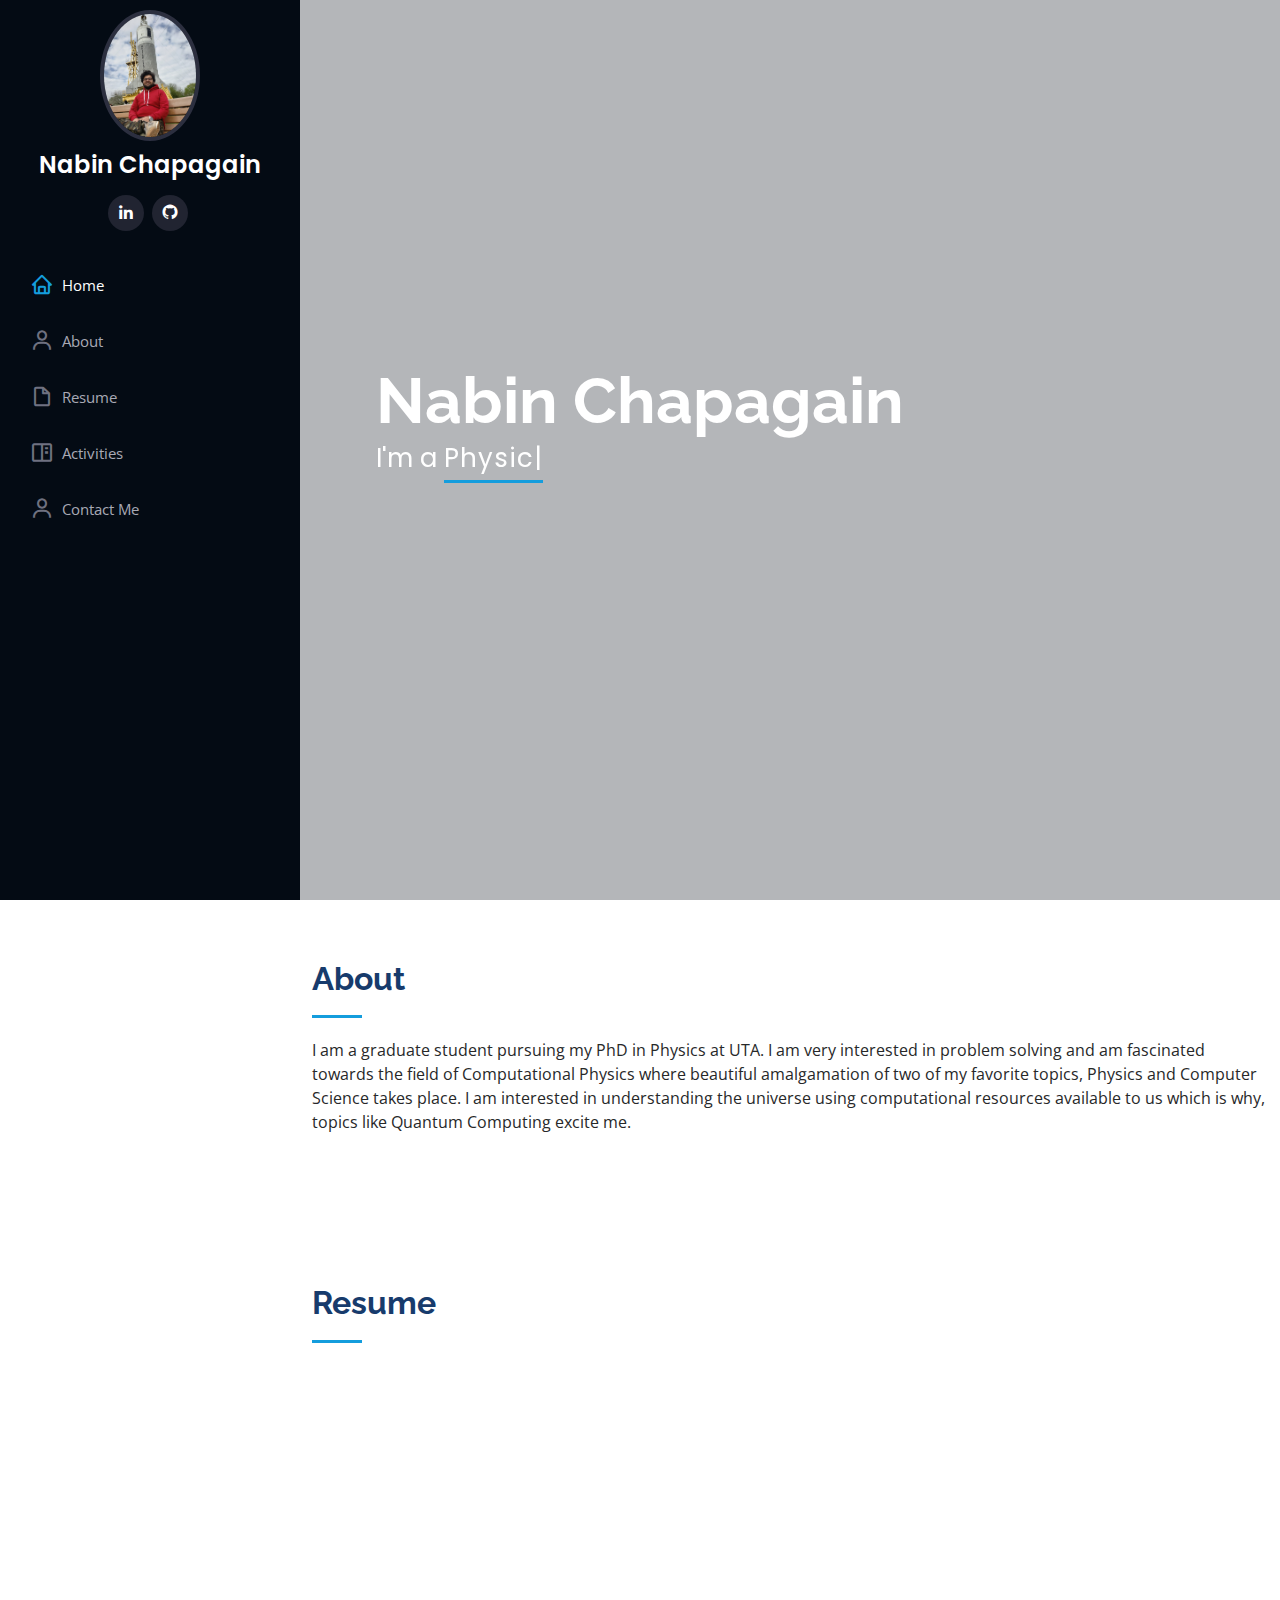
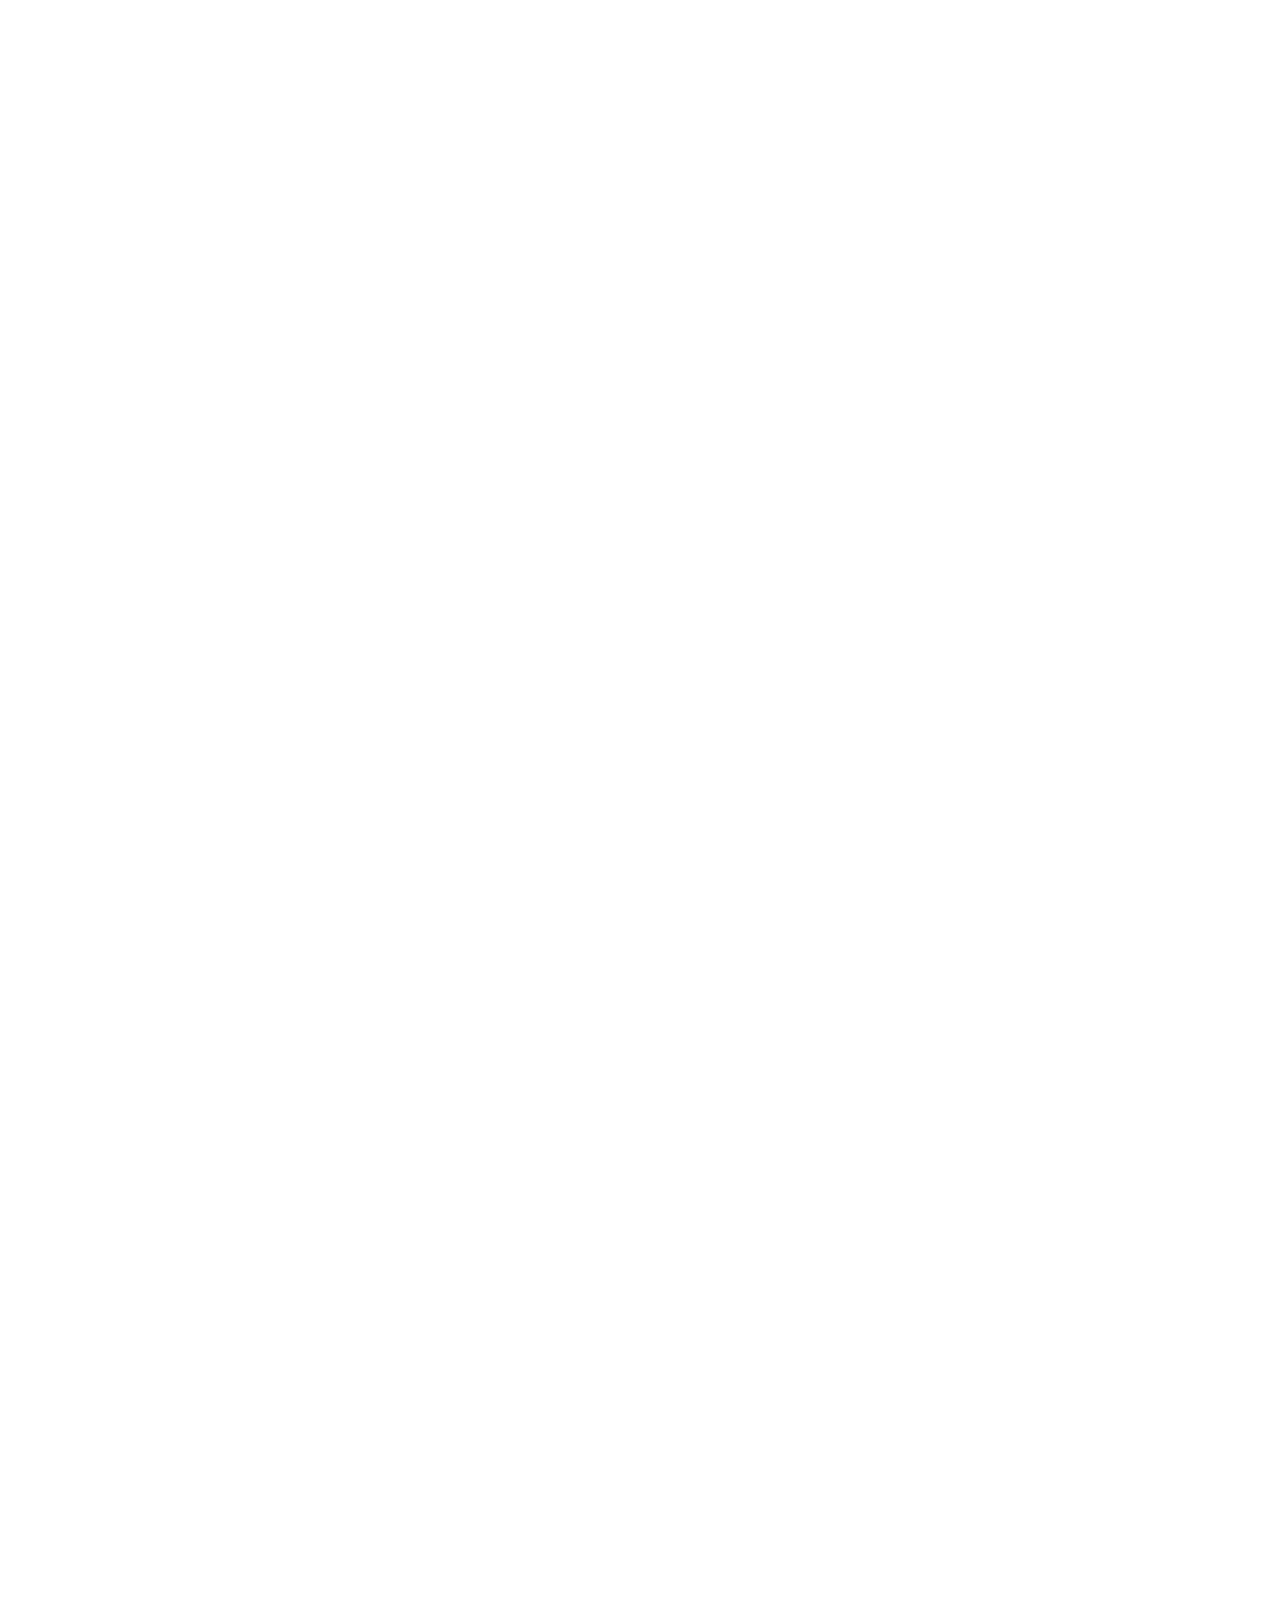
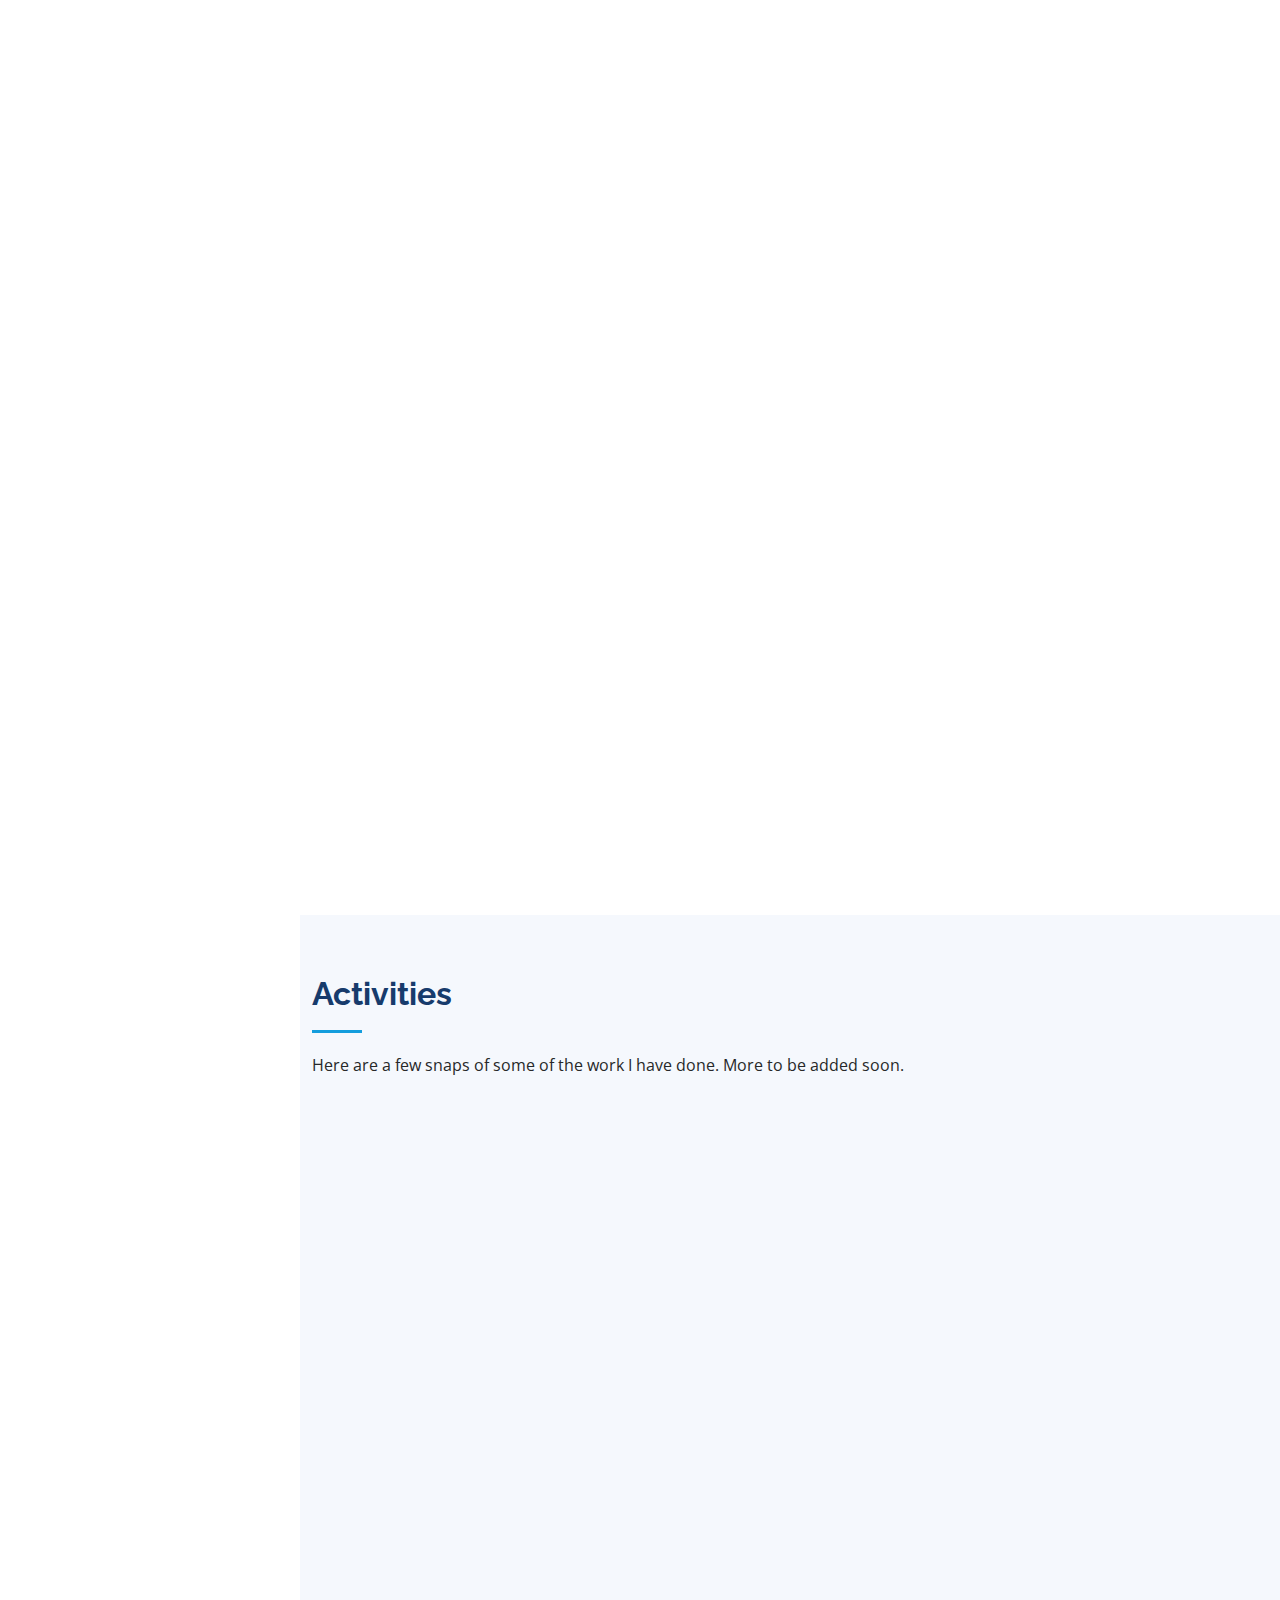
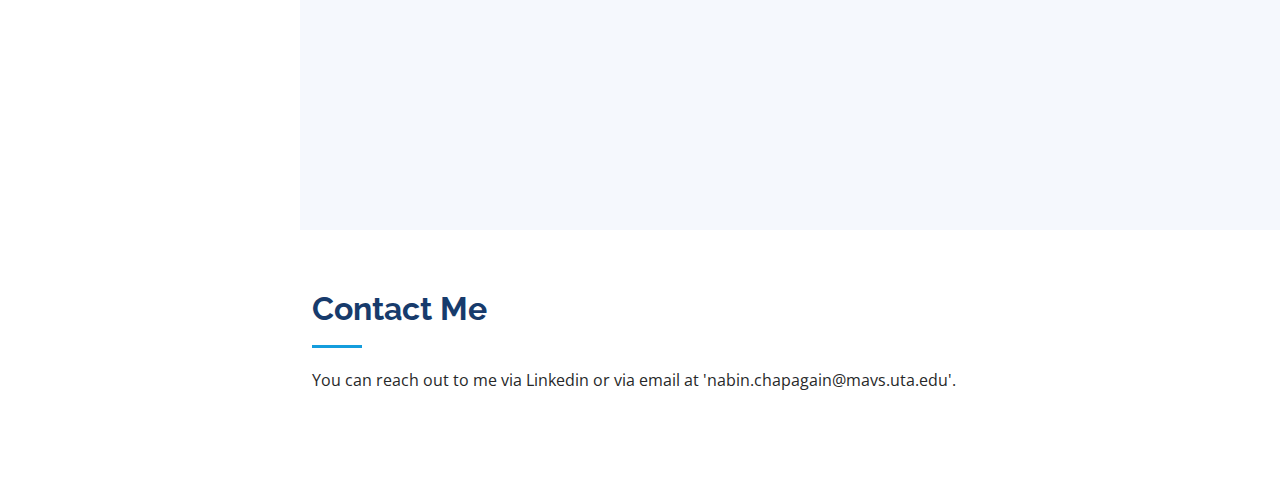
==== commit 1598a9c0: "minor changes 6:31" ====
--- a/index.html
+++ b/index.html
@@ -112,8 +112,7 @@
             <div class="resume-item pb-0">
               <h4>Nabin Chapagain</h4>
               <p><em>
-              Physics graduate student with a curious mind and fascination towards problem solving. Worked on developing algorithms for data clustering for research and 
-              is fascinated towards the field where Physics and Computation combine, such as Data Science, Quantum Computing and many more. 
+              Physics graduate student with a curious mind and fascination towards problem solving. Worked on developing algorithms for data clustering for research; fascinated towards the field where Physics and Computation combine, such as Data Science and, Quantum Computing. 
               </em></p>
             </div>
           </div>
@@ -346,6 +345,12 @@
             </div>
           </div>
 
+          <div class="col-lg-4 col-md-6 portfolio-item filter-web">
+            <div class="portfolio-wrap">
+              <img src="assets/img/portfolio/qiskit_certificate_alpha.png" class="img-fluid" alt="">
+            </div>
+          </div>
+
 
         <!--
           This is here just as a template in case I would want to ever link images with hyperlink. This is the way to do it.
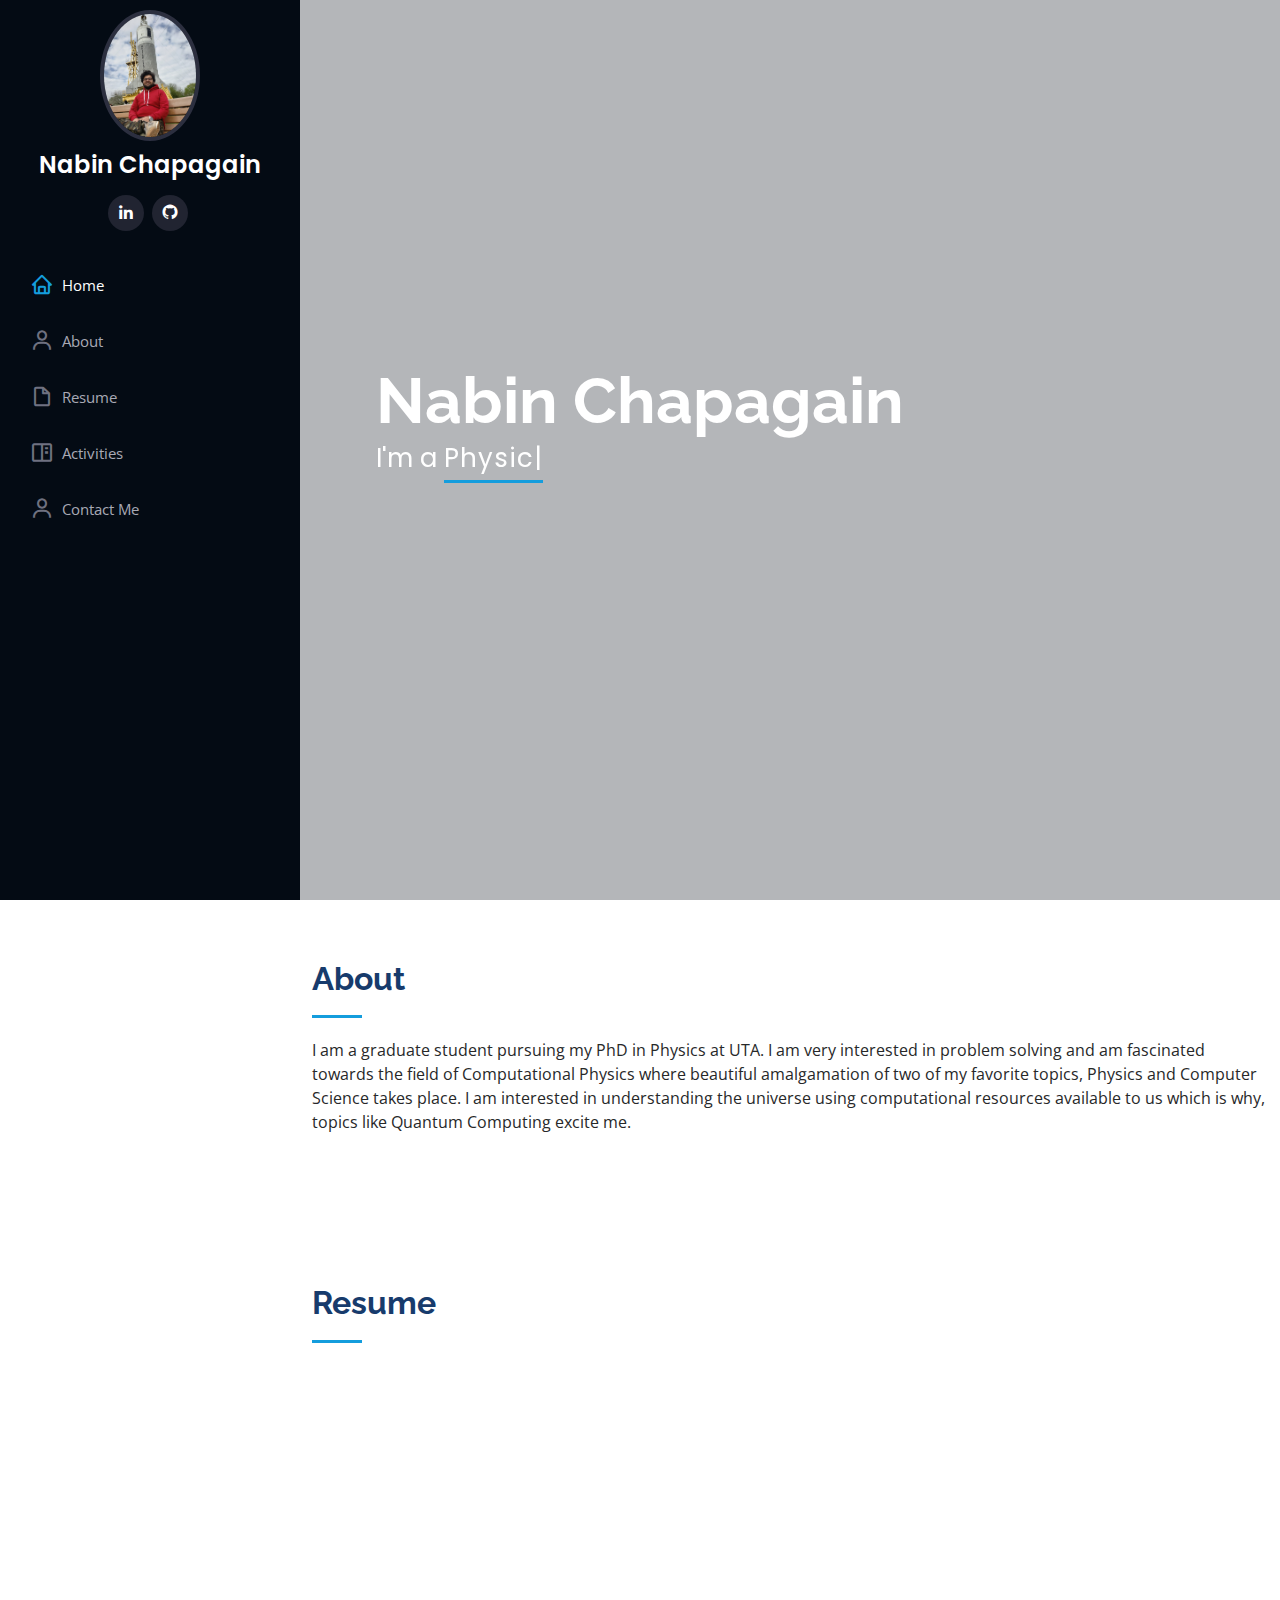
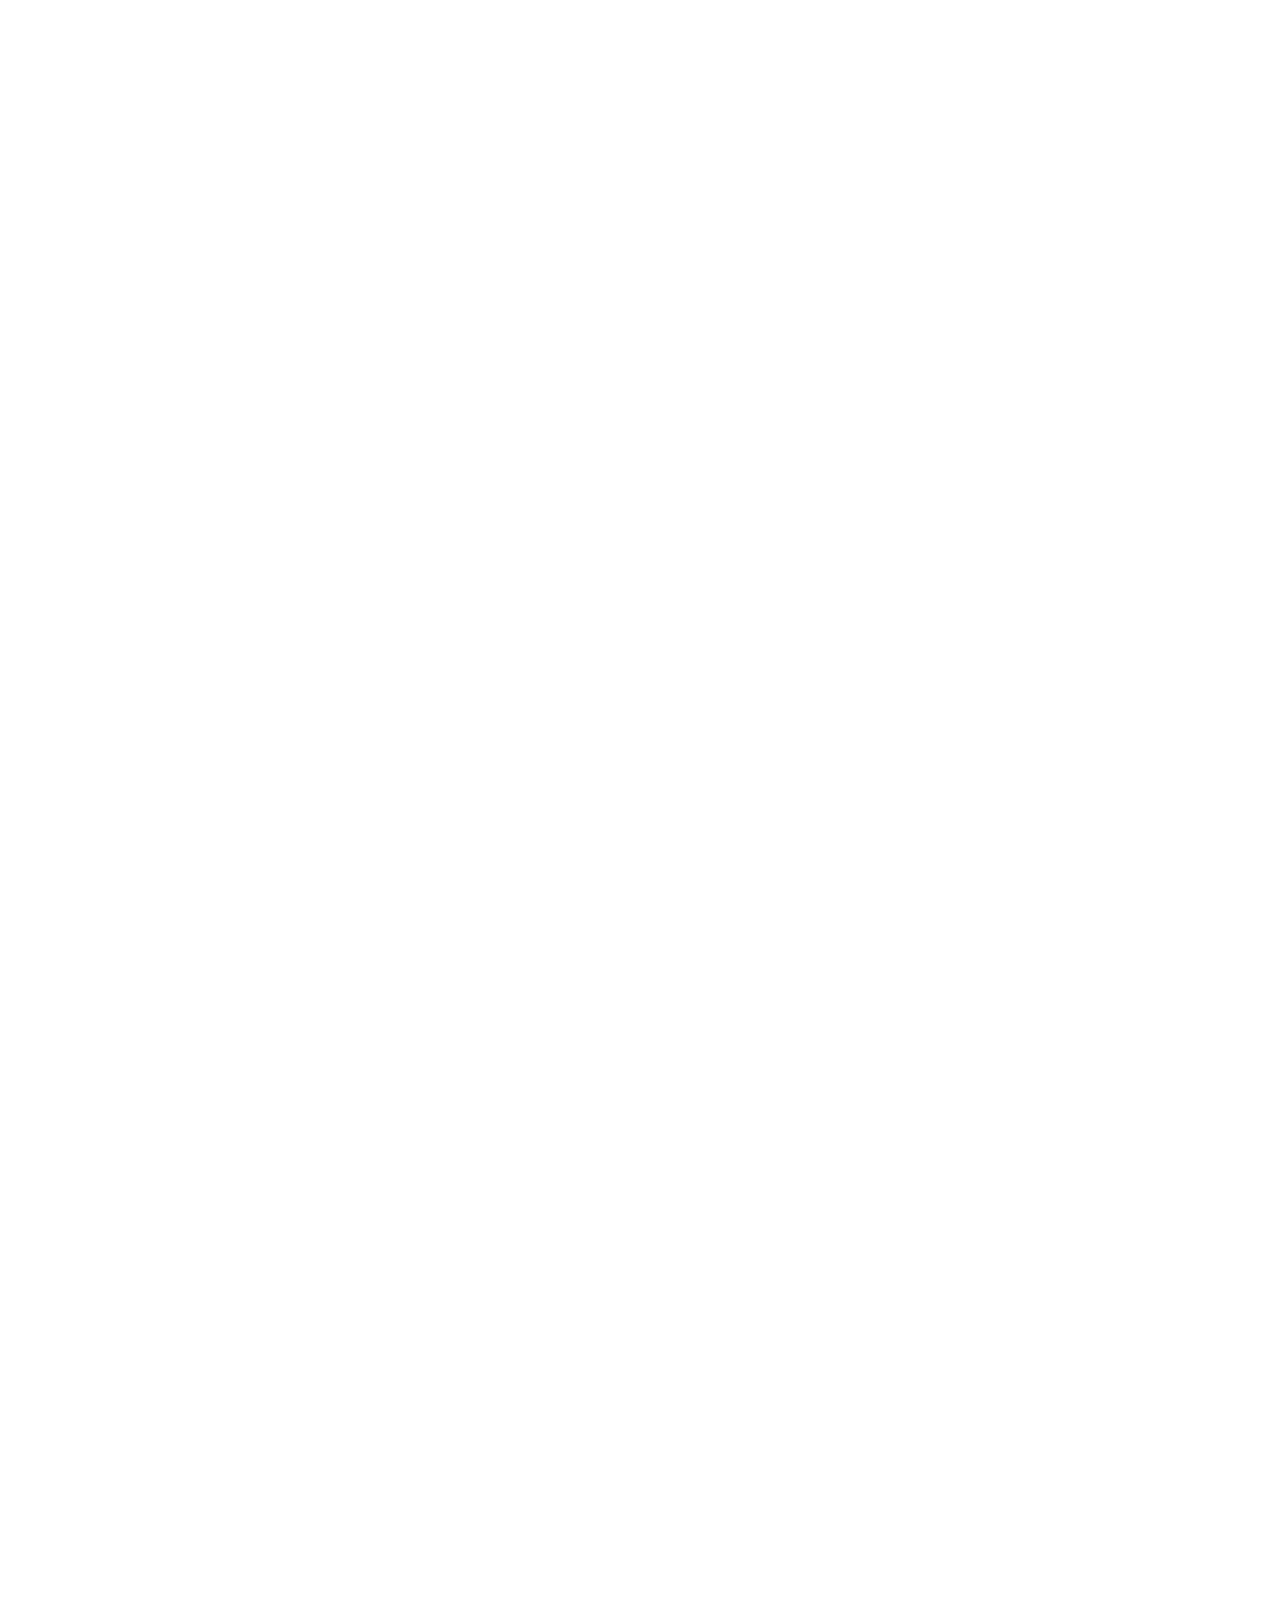
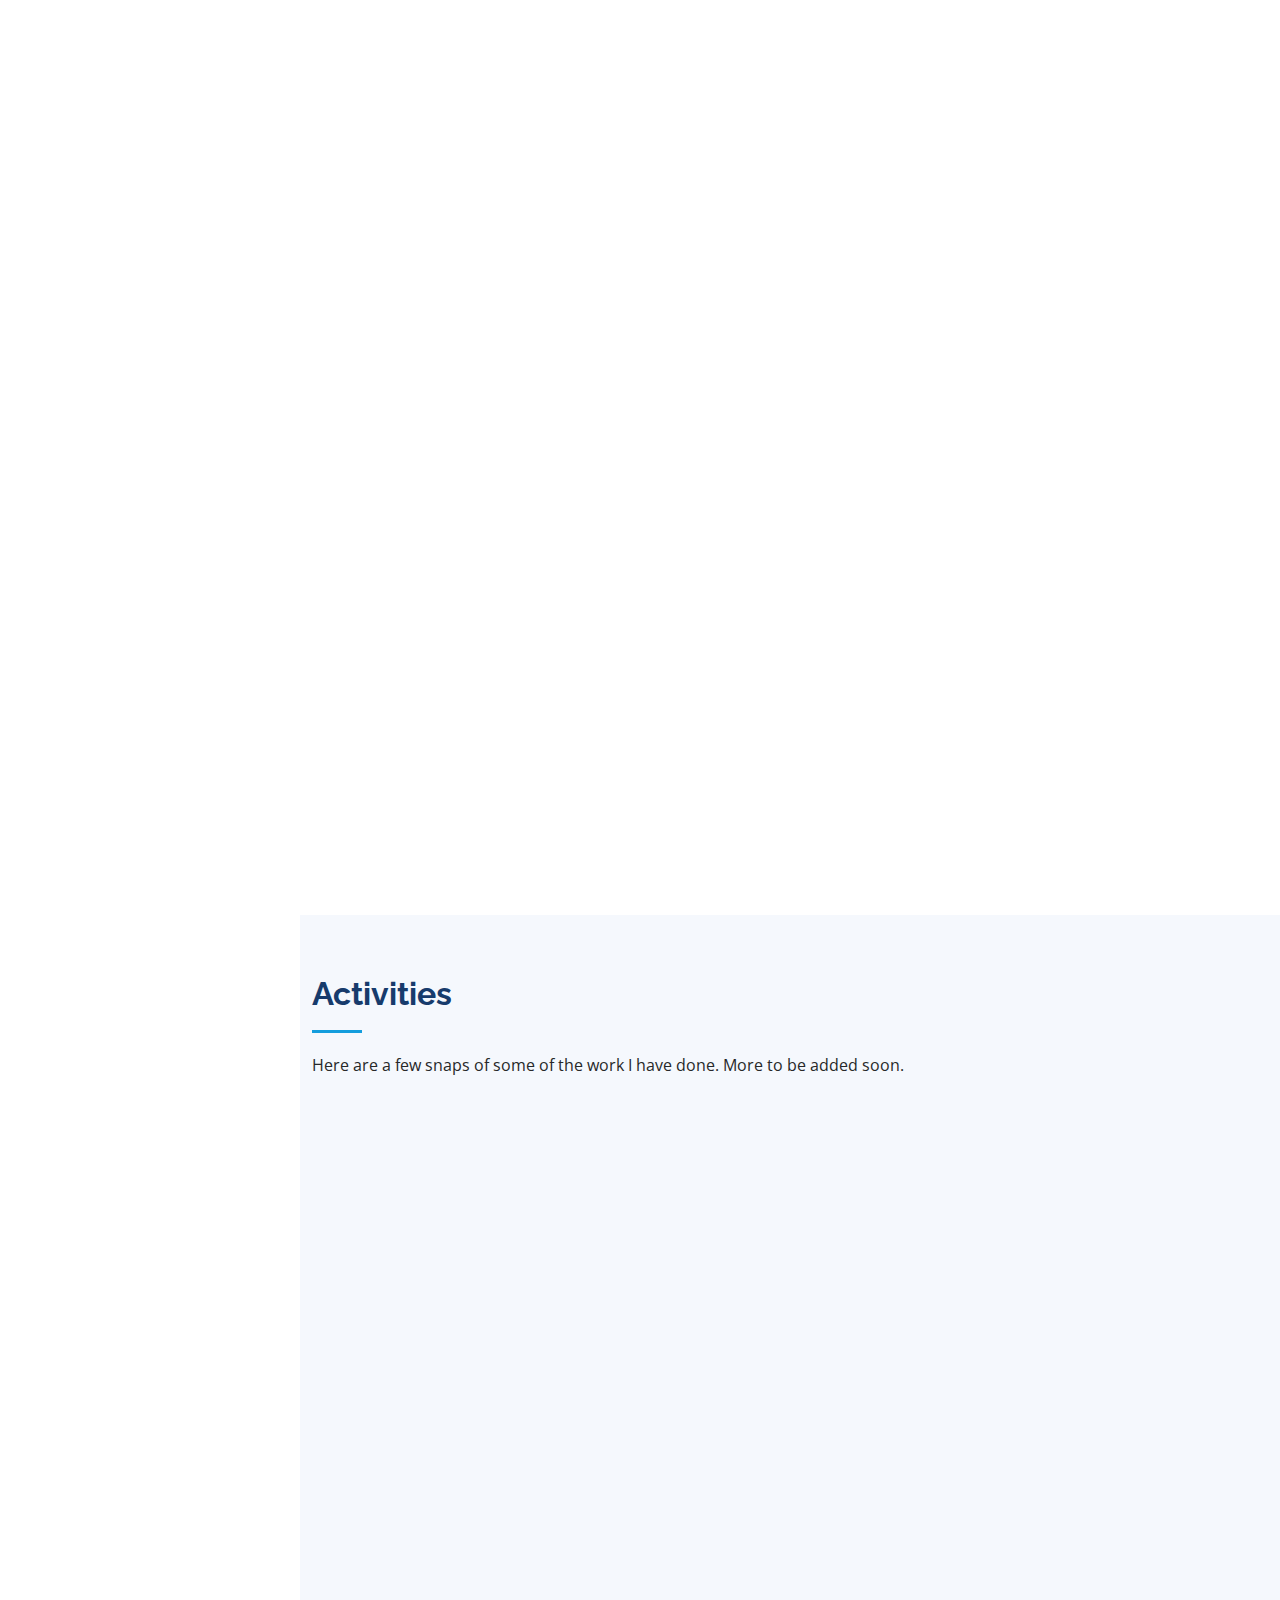
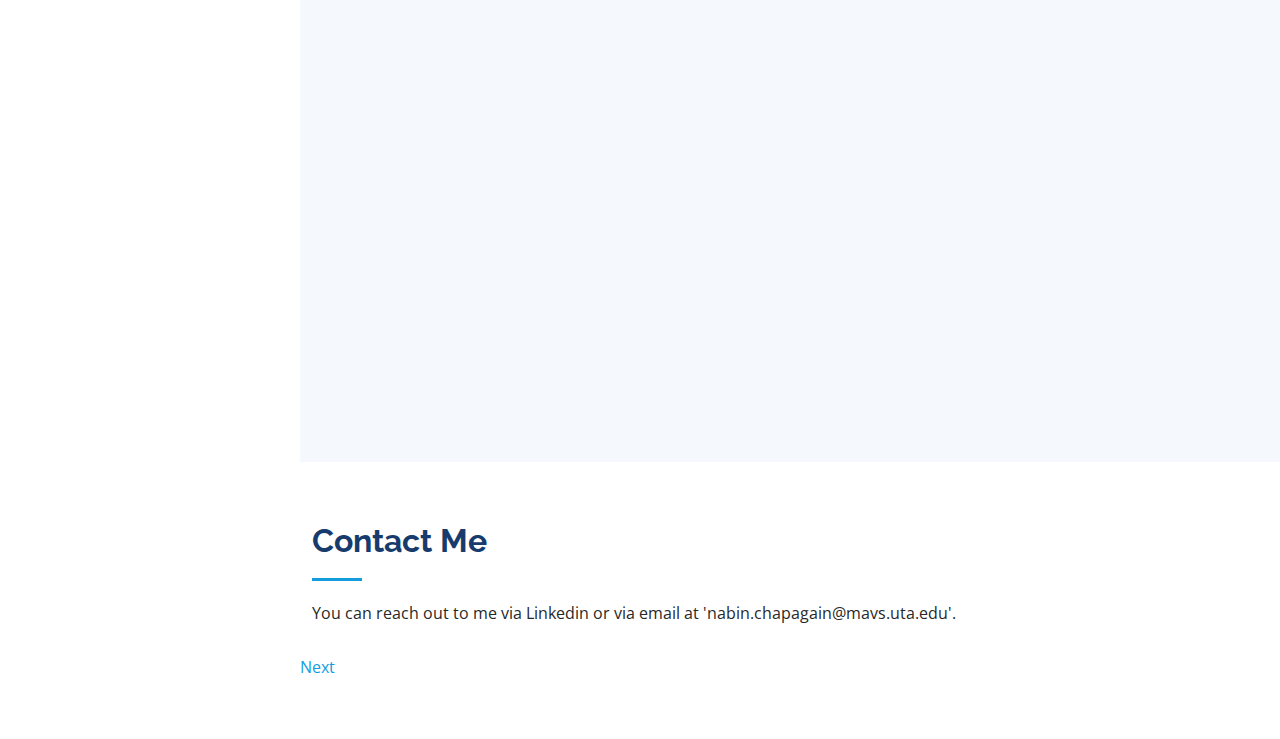
==== commit d1d3fee4: "added qbronze certificate" ====
--- a/index.html
+++ b/index.html
@@ -351,6 +351,11 @@
             </div>
           </div>
 
+          <div class="col-lg-4 col-md-6 portfolio-item filter-web">
+            <div class="portfolio-wrap">
+              <img src="assets/img/portfolio/qbronze_certificate.jpg" class="img-fluid" alt="">
+            </div>
+          </div>
 
         <!--
           This is here just as a template in case I would want to ever link images with hyperlink. This is the way to do it.
@@ -382,11 +387,21 @@
           <p>You can reach out to me via Linkedin or via email at 'nabin.chapagain@mavs.uta.edu'.</p>
         </div>
       </div>
+
+
+      <div style="position: relative;">
+        <p style="position: fixed; bottom: 0; width: 100%; text-align:end;"></p>
+          <a href="inner-page.html"> Next </a>
+        </li>
+      </div>
+
+
     </section><!-- End About Section -->
 
-
-
   </main><!-- End #main -->
+
+
+
 
   <!-- ======= Footer ======= -->
   <footer id="footer">
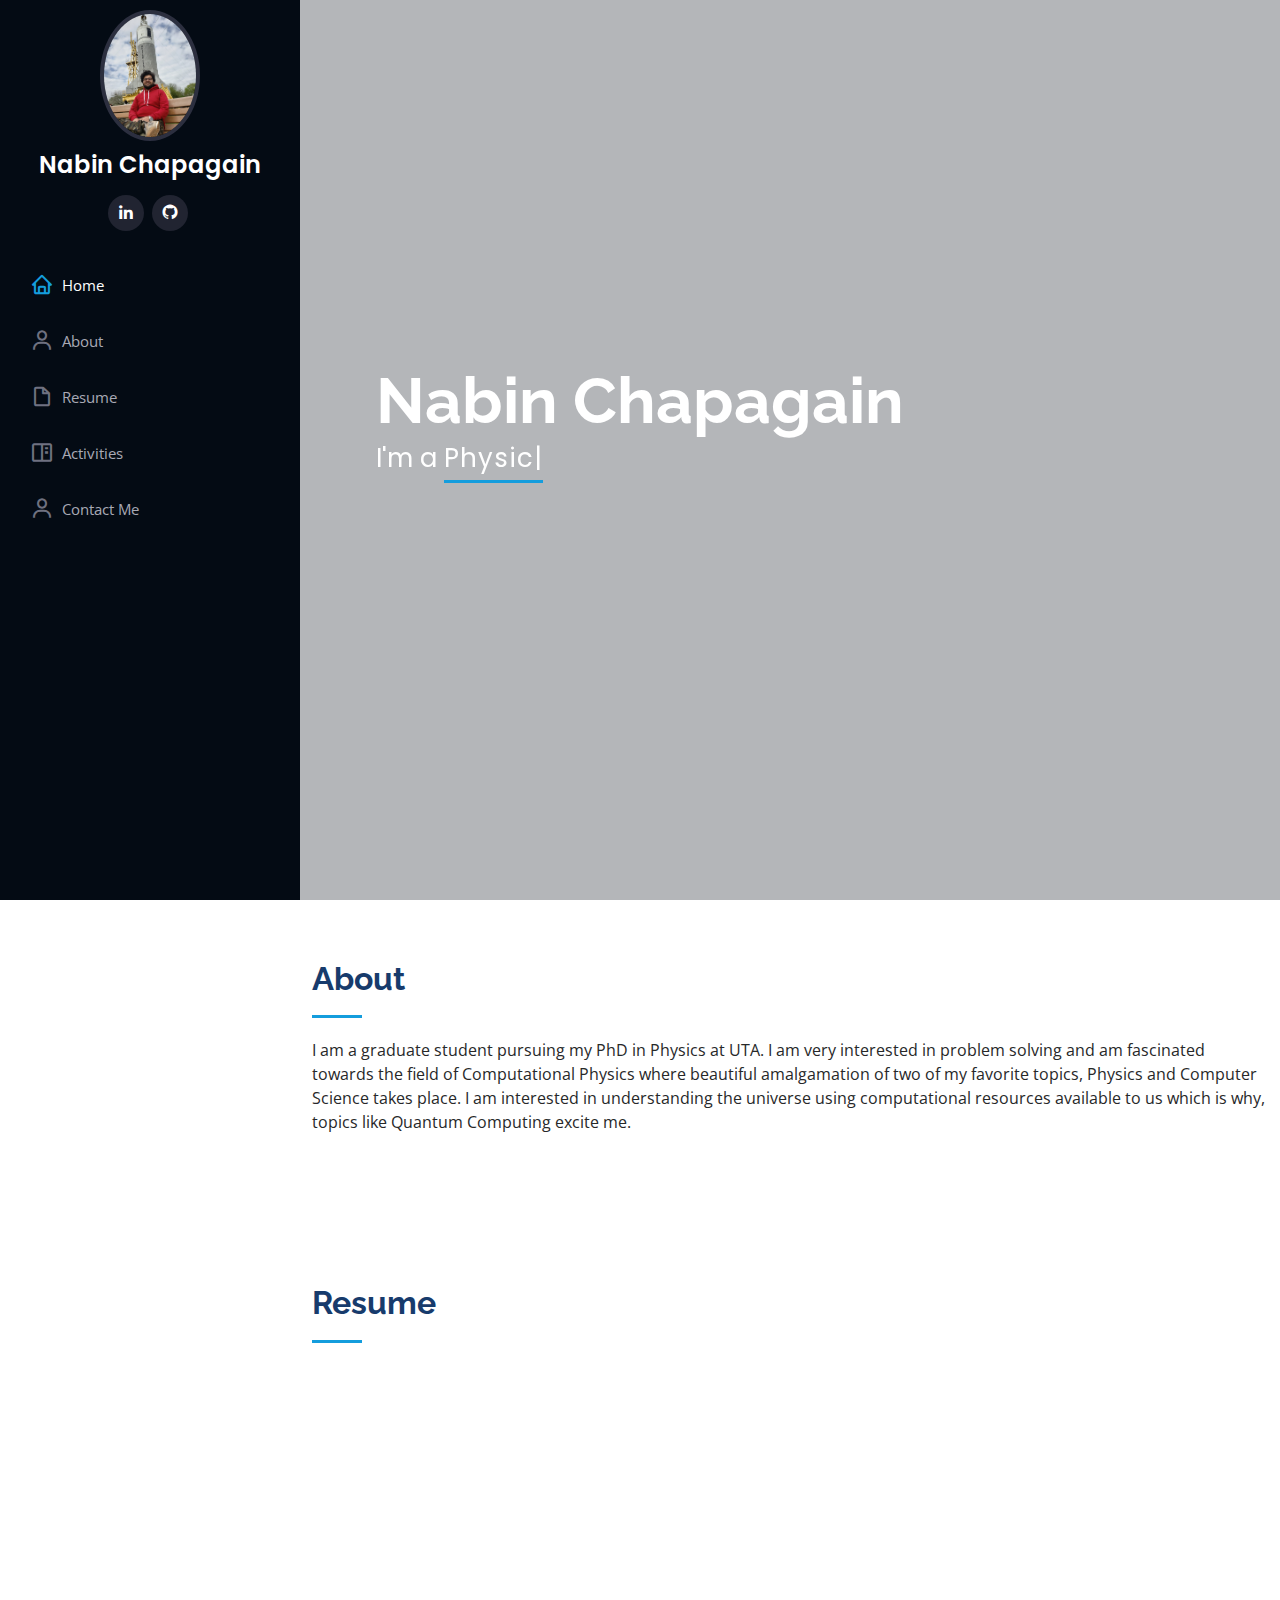
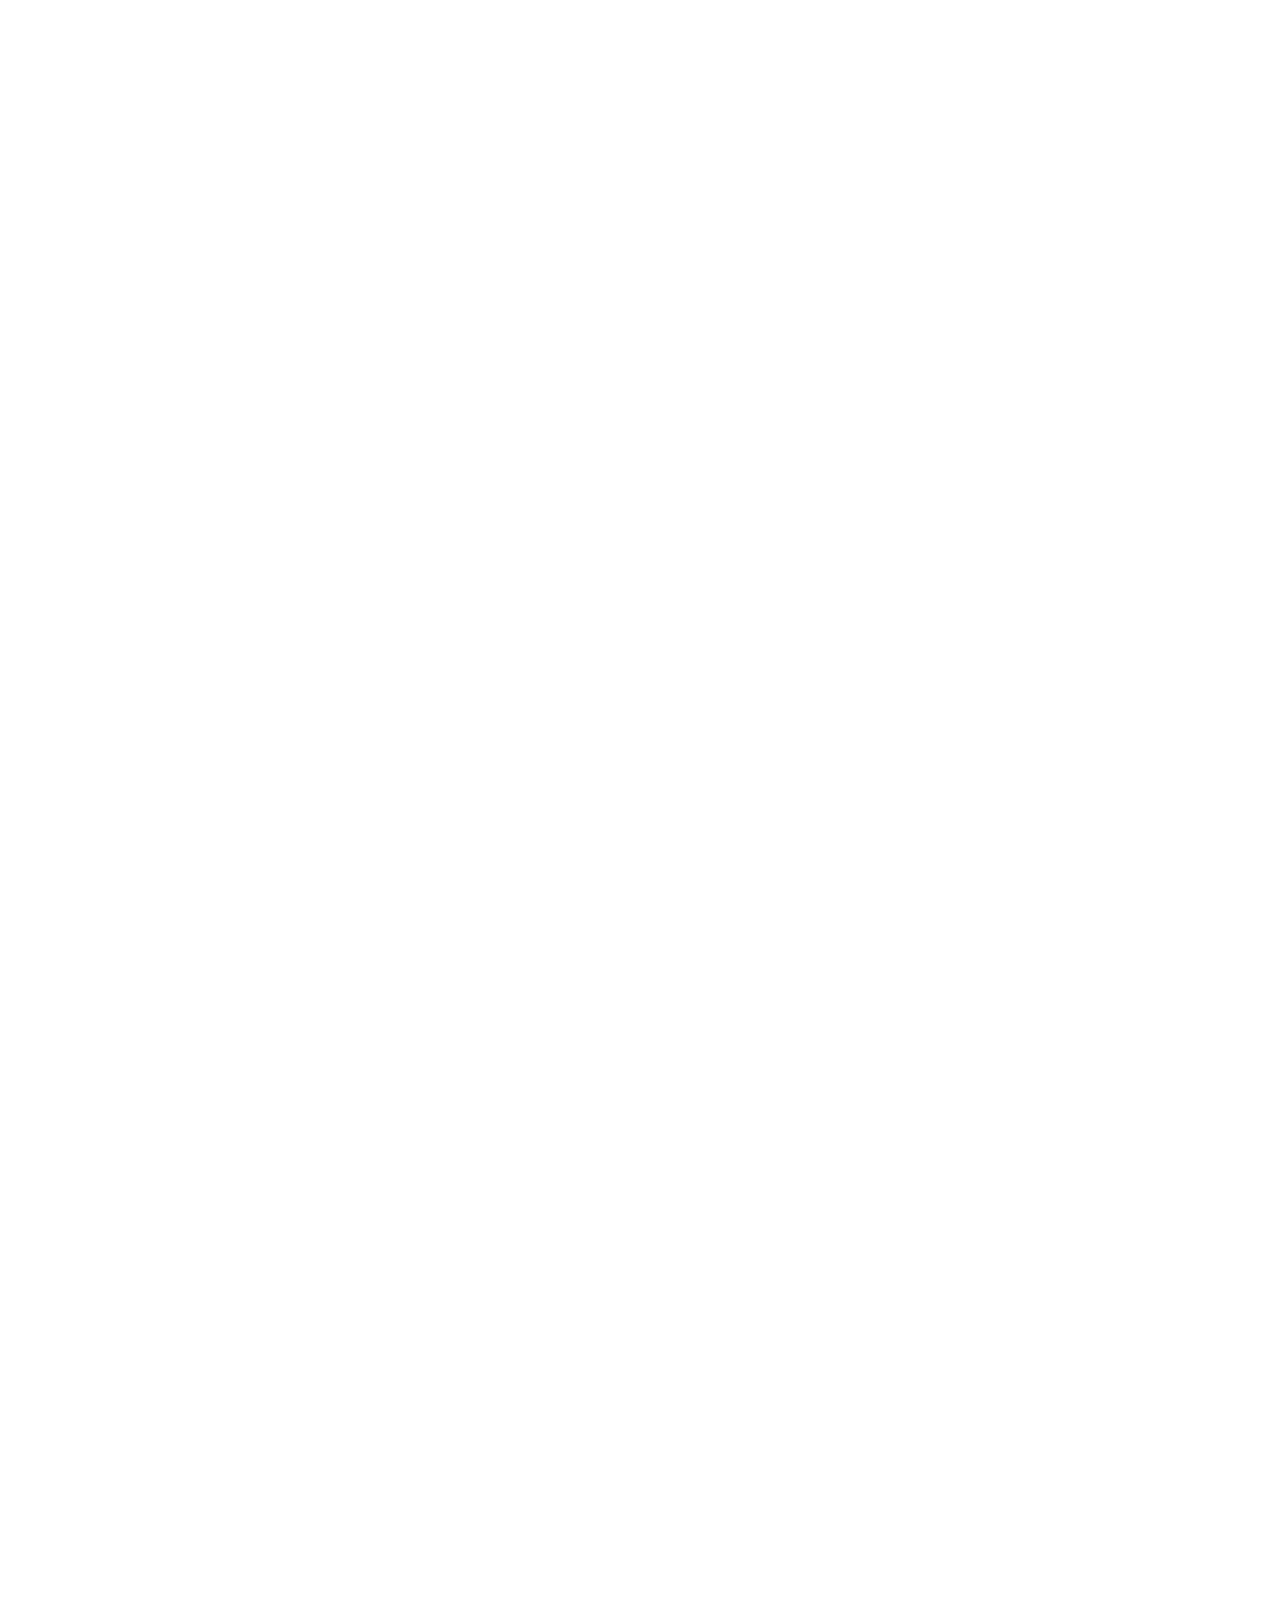
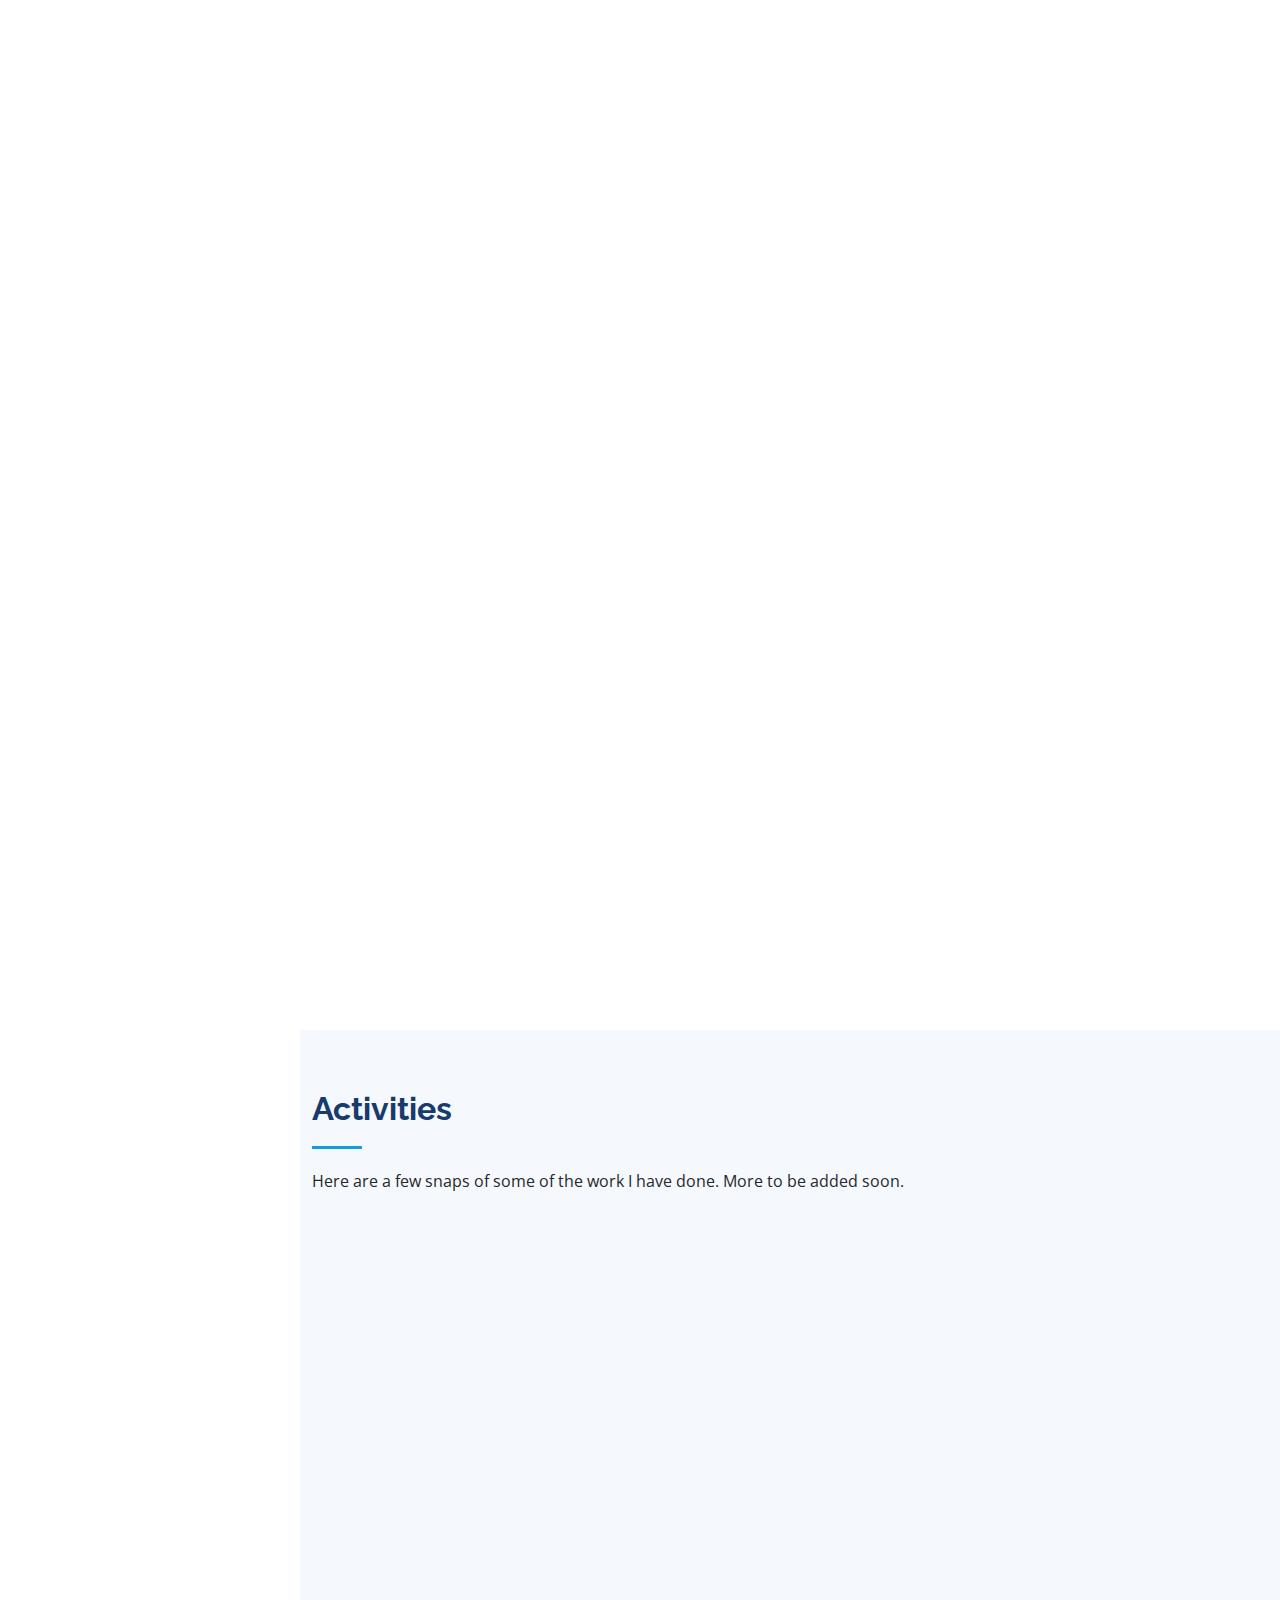
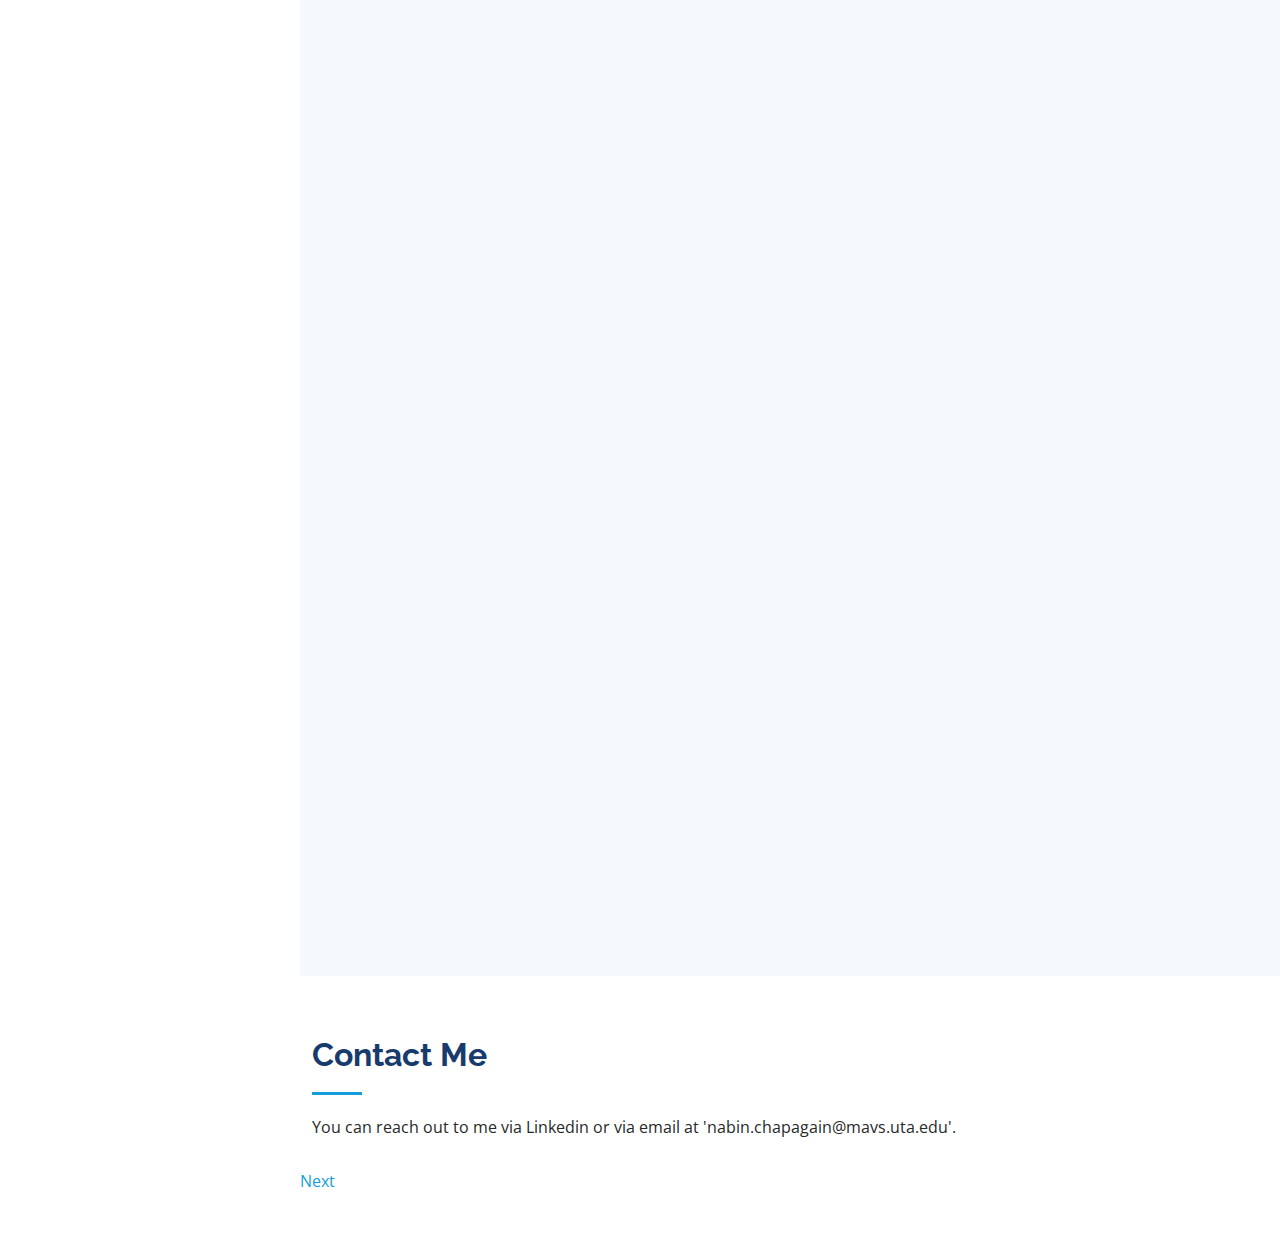
==== commit 87167f18: "ibm_cert add" ====
--- a/index.html
+++ b/index.html
@@ -286,6 +286,15 @@
 
           </div>
 
+          <div class="col-lg-6" data-aos="fade-up" data-aos-delay="100">
+            <h3 class="resume-title">Certification</h3>
+            
+            <div class="resume-item">
+              <h4>IBM Certified Associate Developer - Quantum Computation using Qiskit v0.2X</h4>
+            </div>
+
+          </div>
+
         </div>
 
       </div>
@@ -347,7 +356,33 @@
 
           <div class="col-lg-4 col-md-6 portfolio-item filter-web">
             <div class="portfolio-wrap">
-              <img src="assets/img/portfolio/qiskit_certificate_alpha.png" class="img-fluid" alt="">
+              <img src="assets/img/portfolio/post_hadamard.png" class="img-fluid" alt="">
+            </div>
+          </div>
+
+          <div class="col-lg-4 col-md-6 portfolio-item filter-web">
+            <div class="portfolio-wrap">
+              <img src="assets/img/portfolio/ibm_cert.png" class="img-fluid" alt="">
+            </div>
+          </div>
+
+          
+          <div class="col-lg-4 col-md-6 portfolio-item filter-web">
+            <div class="portfolio-wrap">
+              <img src="assets/img/portfolio/qc52.png" class="img-fluid" alt="">
+            </div>
+          </div>
+
+          <div class="col-lg-4 col-md-6 portfolio-item filter-web">
+            <div class="portfolio-wrap">
+              <img src="assets/img/portfolio/understanding_gates.png" class="img-fluid" alt="">
+            </div>
+          </div>
+
+
+          <div class="col-lg-4 col-md-6 portfolio-item filter-web">
+            <div class="portfolio-wrap">
+              <img src="assets/img/portfolio/qiskit_sum_school_certificate_alpha.png" class="img-fluid" alt="">
             </div>
           </div>
 
